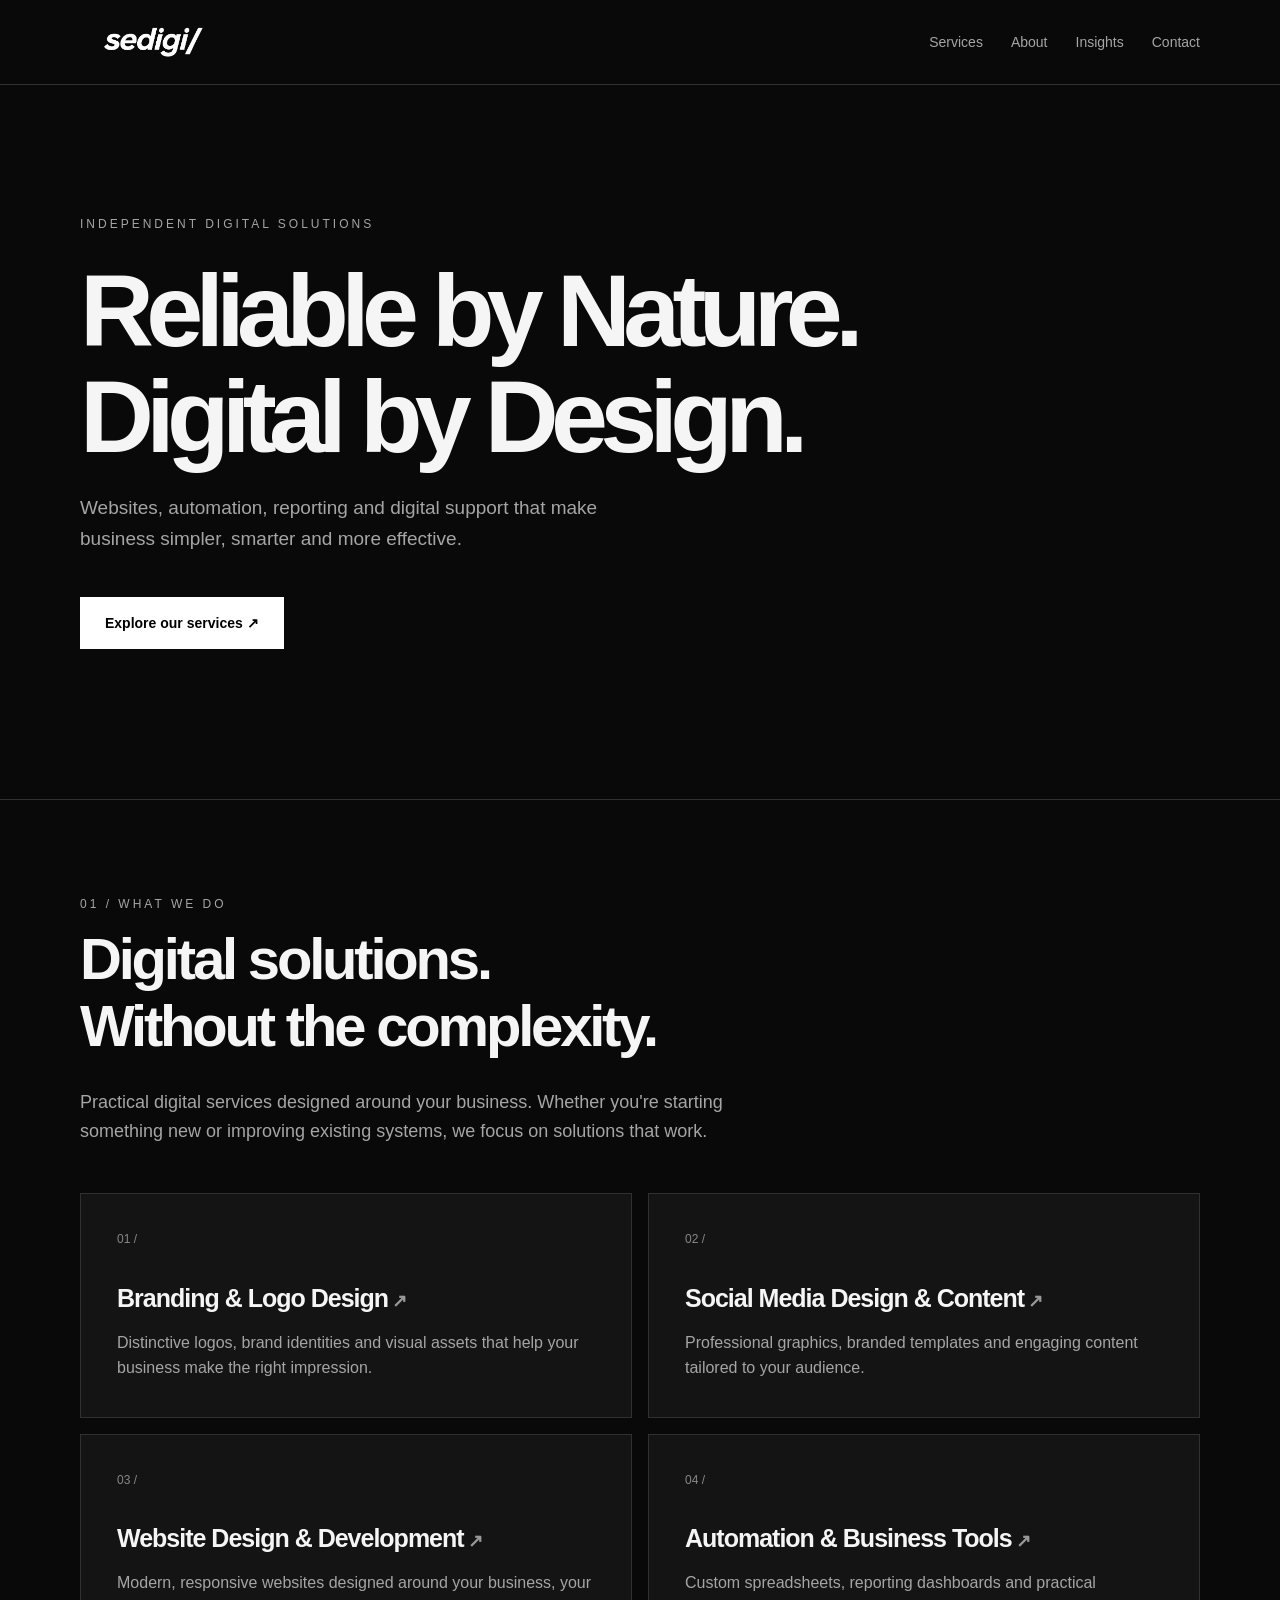
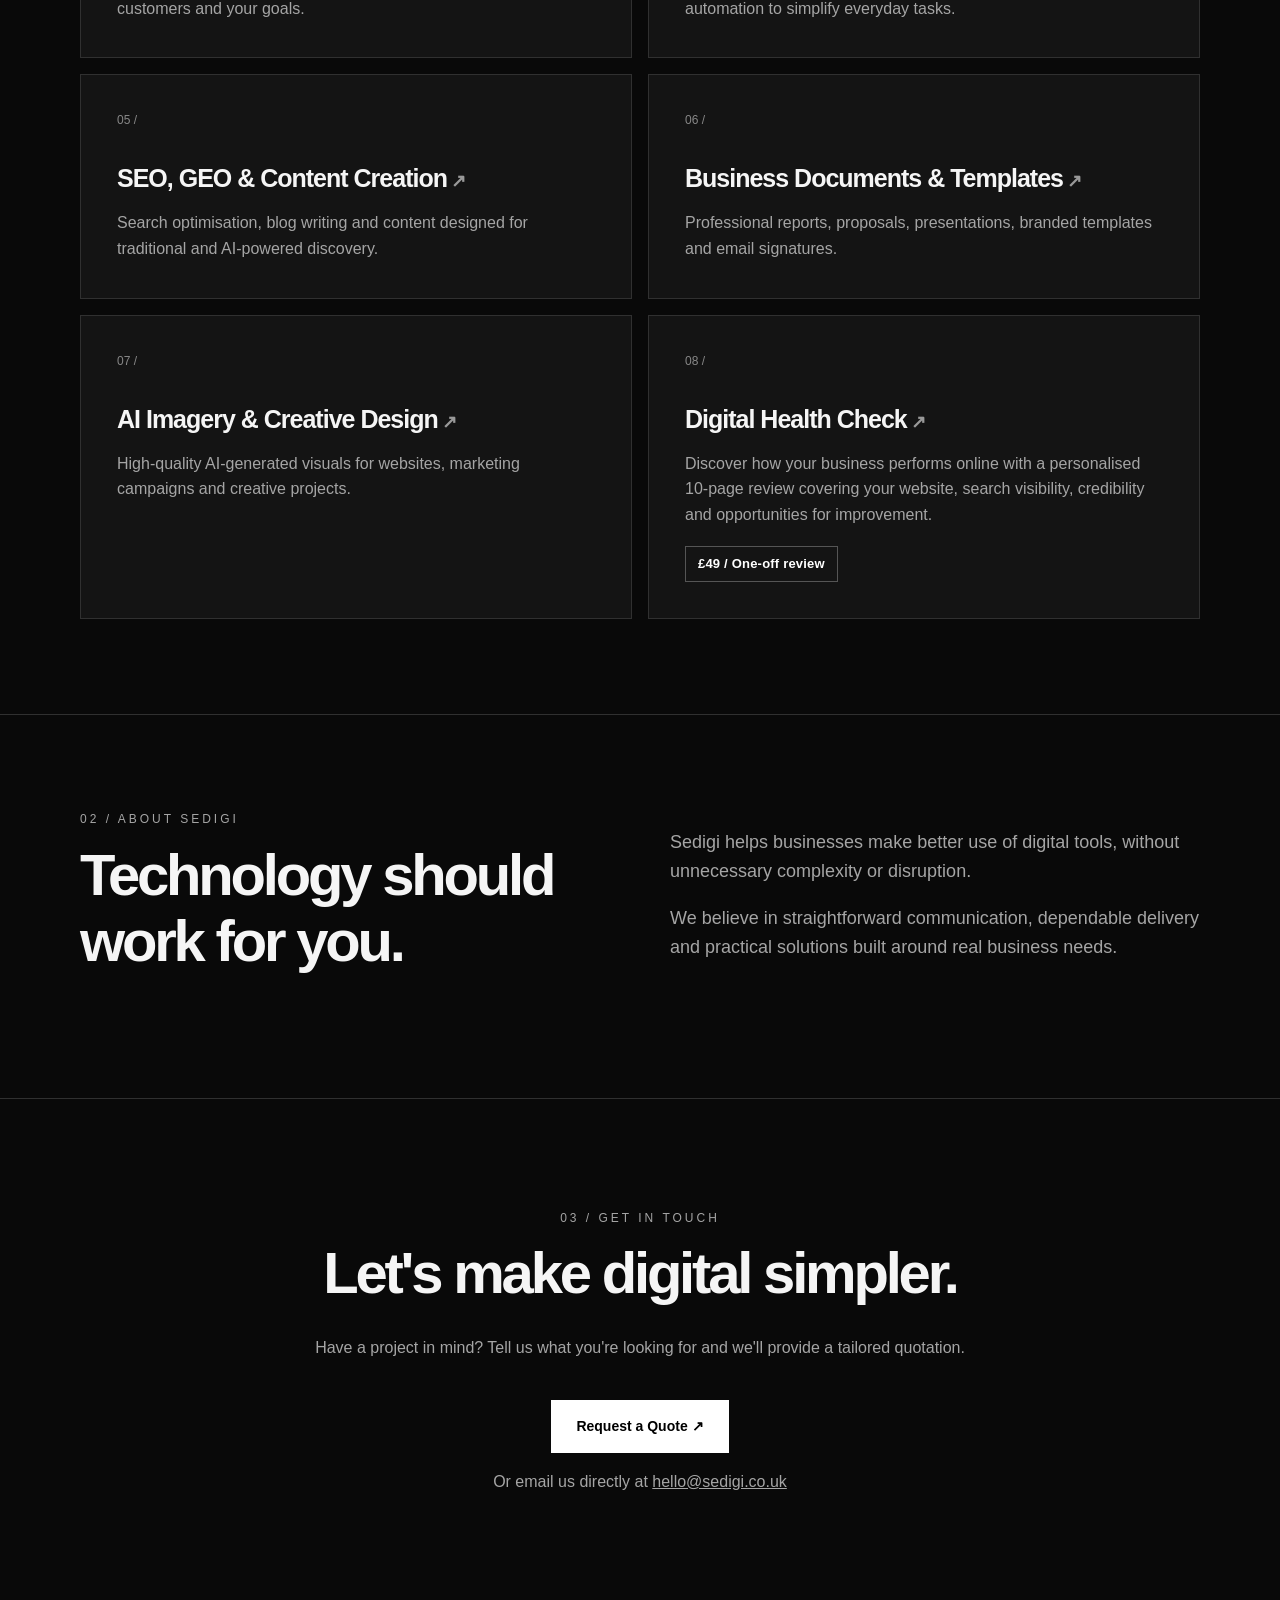
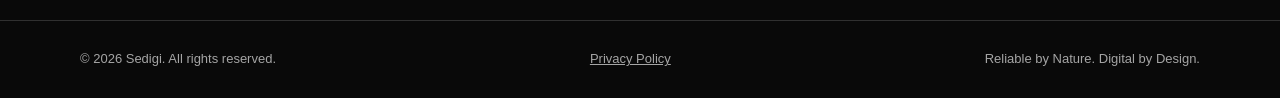
==== index.html @ 87697716 "Update index.html with new service and meta description Updated the website description meta tag to " ====
<!DOCTYPE html>
<html lang="en-GB">
<head>
  <meta charset="UTF-8">

  <link rel="icon" type="image/x-icon" href="/favicon.ico?v=5">

  <meta name="viewport" content="width=device-width, initial-scale=1">
  <meta name="theme-color" content="#090909">

  <meta name="description" content="Sedigi provides website design, branding, social media content, automation, SEO, GEO, AI imagery and £49 Digital Health Checks for businesses across the UK.">

  <title>Sedigi | Websites, Branding, SEO & Digital Solutions</title>

  <link rel="canonical" href="https://sedigi.co.uk/">

  <style>
    :root {
      --bg: #090909;
      --panel: #141414;
      --line: #303030;
      --text: #f5f5f5;
      --muted: #a5a5a5;
    }

    * {
      box-sizing: border-box;
    }

    html {
      scroll-behavior: smooth;
    }

    body {
      margin: 0;
      background: var(--bg);
      color: var(--text);
      font-family: Arial, Helvetica, sans-serif;
      line-height: 1.6;
    }

    a {
      color: inherit;
    }

    .container {
      width: min(1120px, calc(100% - 40px));
      margin: auto;
    }

    header {
      border-bottom: 1px solid var(--line);
    }

    nav {
      min-height: 84px;
      display: flex;
      align-items: center;
      justify-content: space-between;
      gap: 24px;
    }

    .logo {
      font-size: 32px;
      font-weight: 800;
      font-style: italic;
      letter-spacing: -2px;
      text-decoration: none;
      line-height: 1;
    }

    .logo-image {
      display: block;
      width: 145px;
      height: auto;
      max-height: 55px;
      object-fit: contain;
    }

    .nav-links {
      display: flex;
      gap: 28px;
      flex-wrap: wrap;
    }

    .nav-links a {
      color: var(--muted);
      text-decoration: none;
      font-size: 14px;
    }

    .nav-links a:hover {
      color: white;
    }

    .hero {
      padding: 130px 0 150px;
    }

    .eyebrow {
      color: var(--muted);
      font-size: 12px;
      letter-spacing: 3px;
      text-transform: uppercase;
    }

    h1 {
      max-width: 950px;
      font-size: clamp(48px, 8vw, 108px);
      letter-spacing: -0.075em;
      line-height: 1.03;
      margin: 24px 0;
      font-weight: 700;
    }

    .hero p {
      max-width: 570px;
      font-size: 19px;
      color: var(--muted);
    }

    .button {
      display: inline-block;
      padding: 14px 24px;
      margin-top: 24px;
      background: white;
      color: black;
      font-size: 14px;
      font-weight: 700;
      text-decoration: none;
      border: 1px solid white;
      transition: 0.2s ease;
    }

    .button:hover {
      background: transparent;
      color: white;
    }

    section {
      padding: 95px 0;
      border-top: 1px solid var(--line);
    }

    h2 {
      font-size: clamp(34px, 5vw, 58px);
      letter-spacing: -0.055em;
      line-height: 1.15;
      margin: 12px 0 28px;
    }

    .intro {
      max-width: 690px;
      color: var(--muted);
      font-size: 18px;
    }

    .services {
      display: grid;
      grid-template-columns: repeat(2, 1fr);
      gap: 16px;
      margin-top: 48px;
    }

    .service {
      background: var(--panel);
      border: 1px solid var(--line);
      padding: 36px;
      transition: border-color 0.2s ease;
    }

    .service:hover {
      border-color: #888;
    }

    .service-link {
      display: block;
      text-decoration: none;
      color: inherit;
    }

    .service-link:focus-visible {
      outline: 2px solid white;
      outline-offset: 3px;
    }

    .service-link h3::after {
      content: " ↗";
      font-size: 18px;
      color: #999;
    }

    .service-number {
      font-size: 12px;
      color: #888;
    }

    .service h3 {
      font-size: 25px;
      margin: 28px 0 12px;
      letter-spacing: -1px;
    }

    .service p {
      color: var(--muted);
      margin: 0;
    }

    .service-price {
      display: inline-block;
      margin-top: 18px;
      padding: 7px 12px;
      border: 1px solid #555;
      color: #fff;
      font-size: 13px;
      font-weight: 700;
      letter-spacing: 0.2px;
    }

    .about-grid {
      display: grid;
      grid-template-columns: 1fr 1fr;
      gap: 60px;
      align-items: start;
    }

    .contact {
      text-align: center;
      padding: 110px 0;
    }

    .contact p {
      color: var(--muted);
    }

    footer {
      padding: 28px 0;
      border-top: 1px solid var(--line);
      color: var(--muted);
      font-size: 13px;
    }

    .footer-inner {
      display: flex;
      justify-content: space-between;
      gap: 20px;
      flex-wrap: wrap;
    }

    @media (max-width: 700px) {
      nav {
        padding: 22px 0;
        align-items: flex-start;
        flex-direction: column;
      }

      .nav-links {
        gap: 18px;
      }

      .hero {
        padding: 90px 0 100px;
      }

      section {
        padding: 70px 0;
      }

      .services,
      .about-grid {
        grid-template-columns: 1fr;
        gap: 16px;
      }

      .service {
        padding: 28px;
      }
    }

    @media (prefers-reduced-motion: reduce) {
      html {
        scroll-behavior: auto;
      }

      .button,
      .service {
        transition: none;
      }
    }
  </style>

  <script type="application/ld+json">
  {
    "@context": "https://schema.org",
    "@type": "Organization",
    "@id": "https://sedigi.co.uk/#organization",
    "name": "Sedigi",
    "url": "https://sedigi.co.uk/",
    "email": "hello@sedigi.co.uk",
    "description": "Sedigi provides practical digital solutions including branding, social media design, website development, business automation, SEO, GEO, content creation, AI imagery and digital health checks.",
    "areaServed": {
      "@type": "Country",
      "name": "United Kingdom"
    },
    "knowsAbout": [
      "Branding and logo design",
      "Social media content creation",
      "Website design and development",
      "Spreadsheet automation",
      "Business reporting",
      "Search engine optimisation",
      "Generative engine optimisation",
      "Blog writing",
      "Business document design",
      "AI-generated imagery",
      "Digital health checks",
      "Website usability reviews",
      "Online presence audits"
    ]
  }
  </script>

</head>

<body>

<header>
  <nav class="container" aria-label="Main navigation">

    <a href="#home" class="logo" aria-label="Sedigi home">
      <img
        src="/SEDIGI_Logo_White_Transparent.png"
        alt="sedigi/"
        class="logo-image"
      >
    </a>

    <div class="nav-links">
      <a href="#services">Services</a>
      <a href="#about">About</a>
      <a href="/insights/">Insights</a>
      <a href="#contact">Contact</a>
    </div>

  </nav>
</header>

<main id="home">

  <!-- HERO -->

  <div class="container hero">

    <div class="eyebrow">
      Independent Digital Solutions
    </div>

    <h1>
      Reliable by Nature.<br>
      Digital by Design.
    </h1>

    <p>
      Websites, automation, reporting and digital support
      that make business simpler, smarter and more effective.
    </p>

    <a href="#services" class="button">
      Explore our services ↗
    </a>

  </div>

  <!-- SERVICES -->

  <section id="services">
    <div class="container">

      <div class="eyebrow">
        01 / What we do
      </div>

      <h2>
        Digital solutions.<br>
        Without the complexity.
      </h2>

      <p class="intro">
        Practical digital services designed around your business.
        Whether you're starting something new or improving
        existing systems, we focus on solutions that work.
      </p>

      <div class="services">

        <!-- SERVICE 01 -->

        <a
          class="service service-link"
          href="/services/branding-logo-design/"
        >
          <div class="service-number">01 /</div>

          <h3>Branding & Logo Design</h3>

          <p>
            Distinctive logos, brand identities and visual assets
            that help your business make the right impression.
          </p>
        </a>

        <!-- SERVICE 02 -->

        <a
          class="service service-link"
          href="/services/social-media-design-content/"
        >
          <div class="service-number">02 /</div>

          <h3>Social Media Design & Content</h3>

          <p>
            Professional graphics, branded templates and
            engaging content tailored to your audience.
          </p>
        </a>

        <!-- SERVICE 03 -->

        <a
          class="service service-link"
          href="/services/website-design/"
        >
          <div class="service-number">03 /</div>

          <h3>Website Design & Development</h3>

          <p>
            Modern, responsive websites designed around your
            business, your customers and your goals.
          </p>
        </a>

        <!-- SERVICE 04 -->

        <a
          class="service service-link"
          href="/services/automation-business-tools/"
        >
          <div class="service-number">04 /</div>

          <h3>Automation & Business Tools</h3>

          <p>
            Custom spreadsheets, reporting dashboards and
            practical automation to simplify everyday tasks.
          </p>
        </a>

        <!-- SERVICE 05 -->

        <a
          class="service service-link"
          href="/services/seo-geo-content/"
        >
          <div class="service-number">05 /</div>

          <h3>SEO, GEO & Content Creation</h3>

          <p>
            Search optimisation, blog writing and content
            designed for traditional and AI-powered discovery.
          </p>
        </a>

        <!-- SERVICE 06 -->

        <a
          class="service service-link"
          href="/services/business-documents-templates/"
        >
          <div class="service-number">06 /</div>

          <h3>Business Documents & Templates</h3>

          <p>
            Professional reports, proposals, presentations,
            branded templates and email signatures.
          </p>
        </a>

        <!-- SERVICE 07 -->

        <a
          class="service service-link"
          href="/services/ai-imagery-creative-design/"
        >
          <div class="service-number">07 /</div>

          <h3>AI Imagery & Creative Design</h3>

          <p>
            High-quality AI-generated visuals for websites,
            marketing campaigns and creative projects.
          </p>
        </a>

        <!-- SERVICE 08 - NEW -->

        <a
          class="service service-link"
          href="/services/digital-health-check/"
        >
          <div class="service-number">08 /</div>

          <h3>Digital Health Check</h3>

          <p>
            Discover how your business performs online with
            a personalised 10-page review covering your
            website, search visibility, credibility and
            opportunities for improvement.
          </p>

          <span class="service-price">
            £49 / One-off review
          </span>
        </a>

      </div>

    </div>
  </section>

  <!-- ABOUT -->

  <section id="about">
    <div class="container about-grid">

      <div>
        <div class="eyebrow">
          02 / About Sedigi
        </div>

        <h2>
          Technology should work for you.
        </h2>
      </div>

      <div>
        <p class="intro">
          Sedigi helps businesses make better use of digital
          tools, without unnecessary complexity or disruption.
        </p>

        <p class="intro">
          We believe in straightforward communication,
          dependable delivery and practical solutions
          built around real business needs.
        </p>
      </div>

    </div>
  </section>

  <!-- CONTACT -->

  <section id="contact" class="contact">
    <div class="container">

      <div class="eyebrow">
        03 / Get in touch
      </div>

      <h2>
        Let's make digital simpler.
      </h2>

      <p>
        Have a project in mind? Tell us what you're looking
        for and we'll provide a tailored quotation.
      </p>

      <a class="button" href="/quote/">
        Request a Quote ↗
      </a>

      <p>
        Or email us directly at
        <a href="mailto:hello@sedigi.co.uk">
          hello@sedigi.co.uk
        </a>
      </p>

    </div>
  </section>

</main>

<footer>
  <div class="container footer-inner">

    <span>
      © 2026 Sedigi. All rights reserved.
    </span>

    <a href="/privacy/">
      Privacy Policy
    </a>

    <span>
      Reliable by Nature. Digital by Design.
    </span>

  </div>
</footer>

</body>
</html>
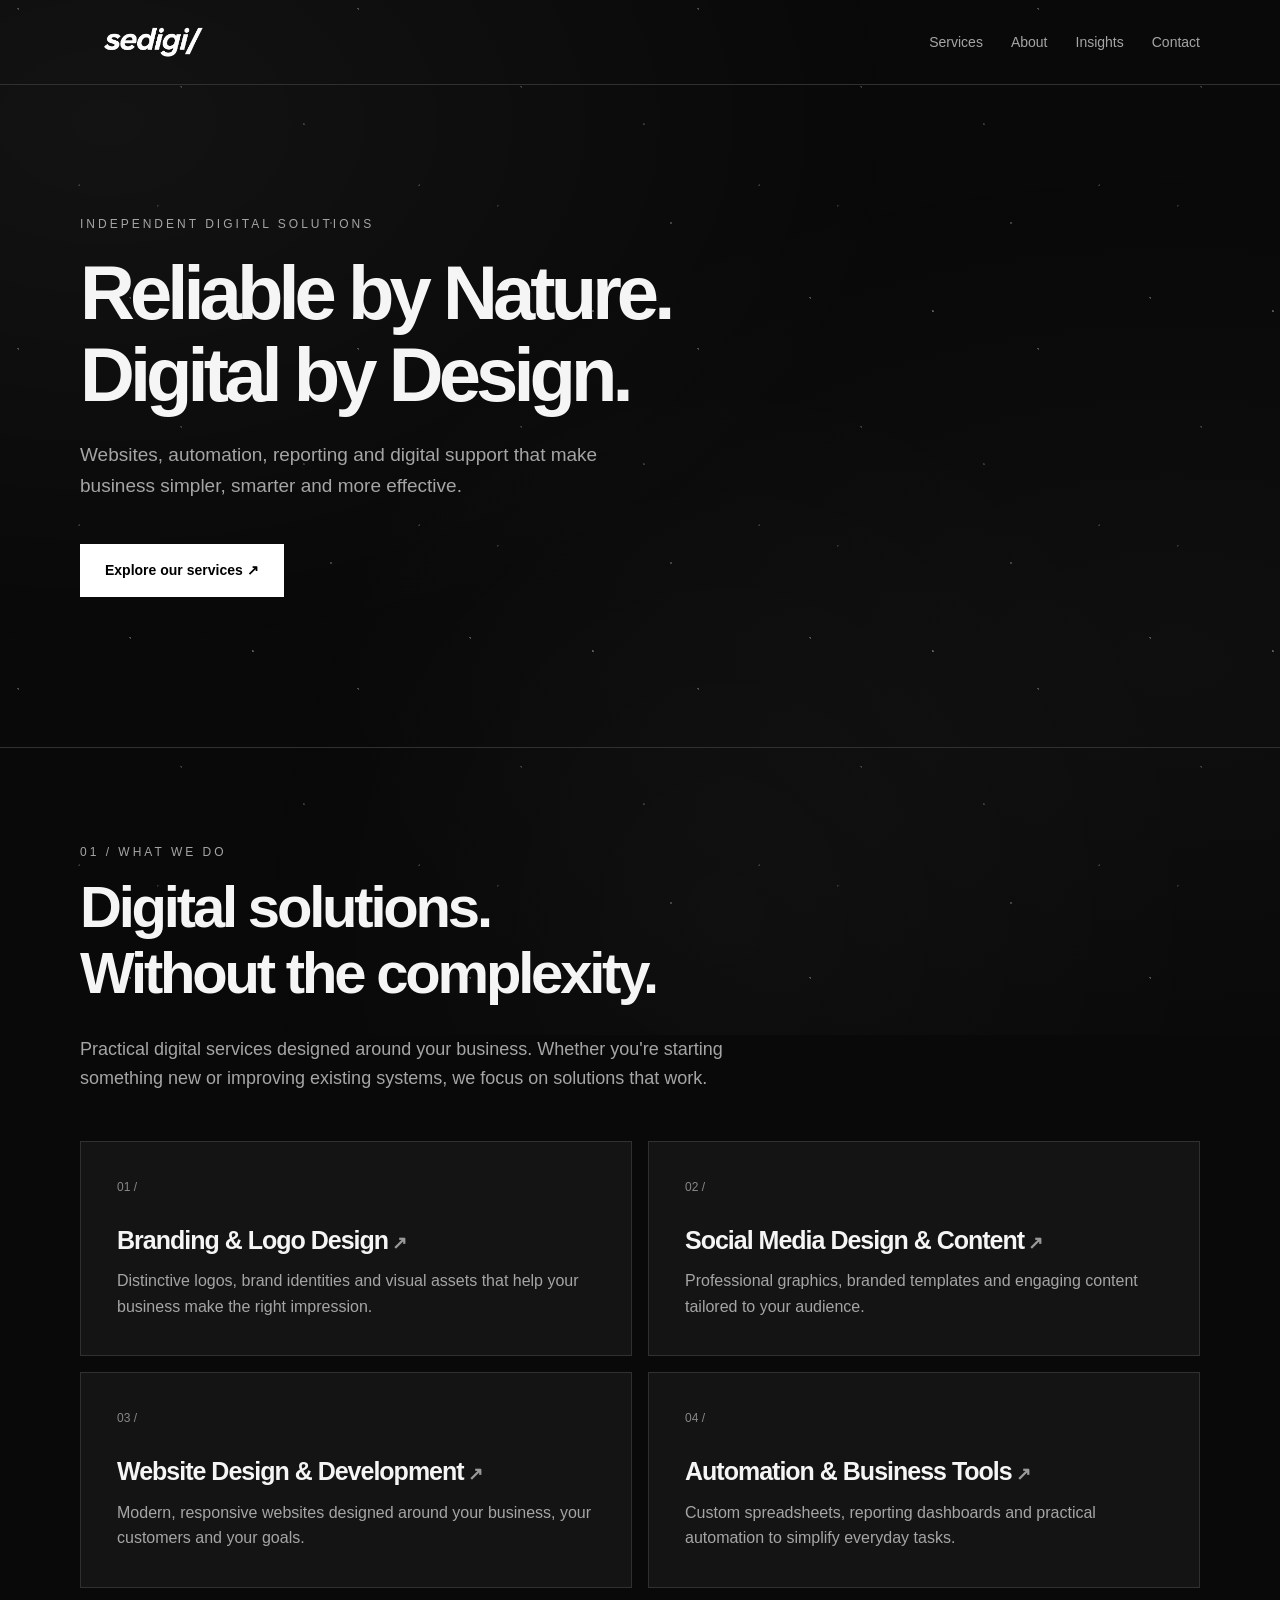
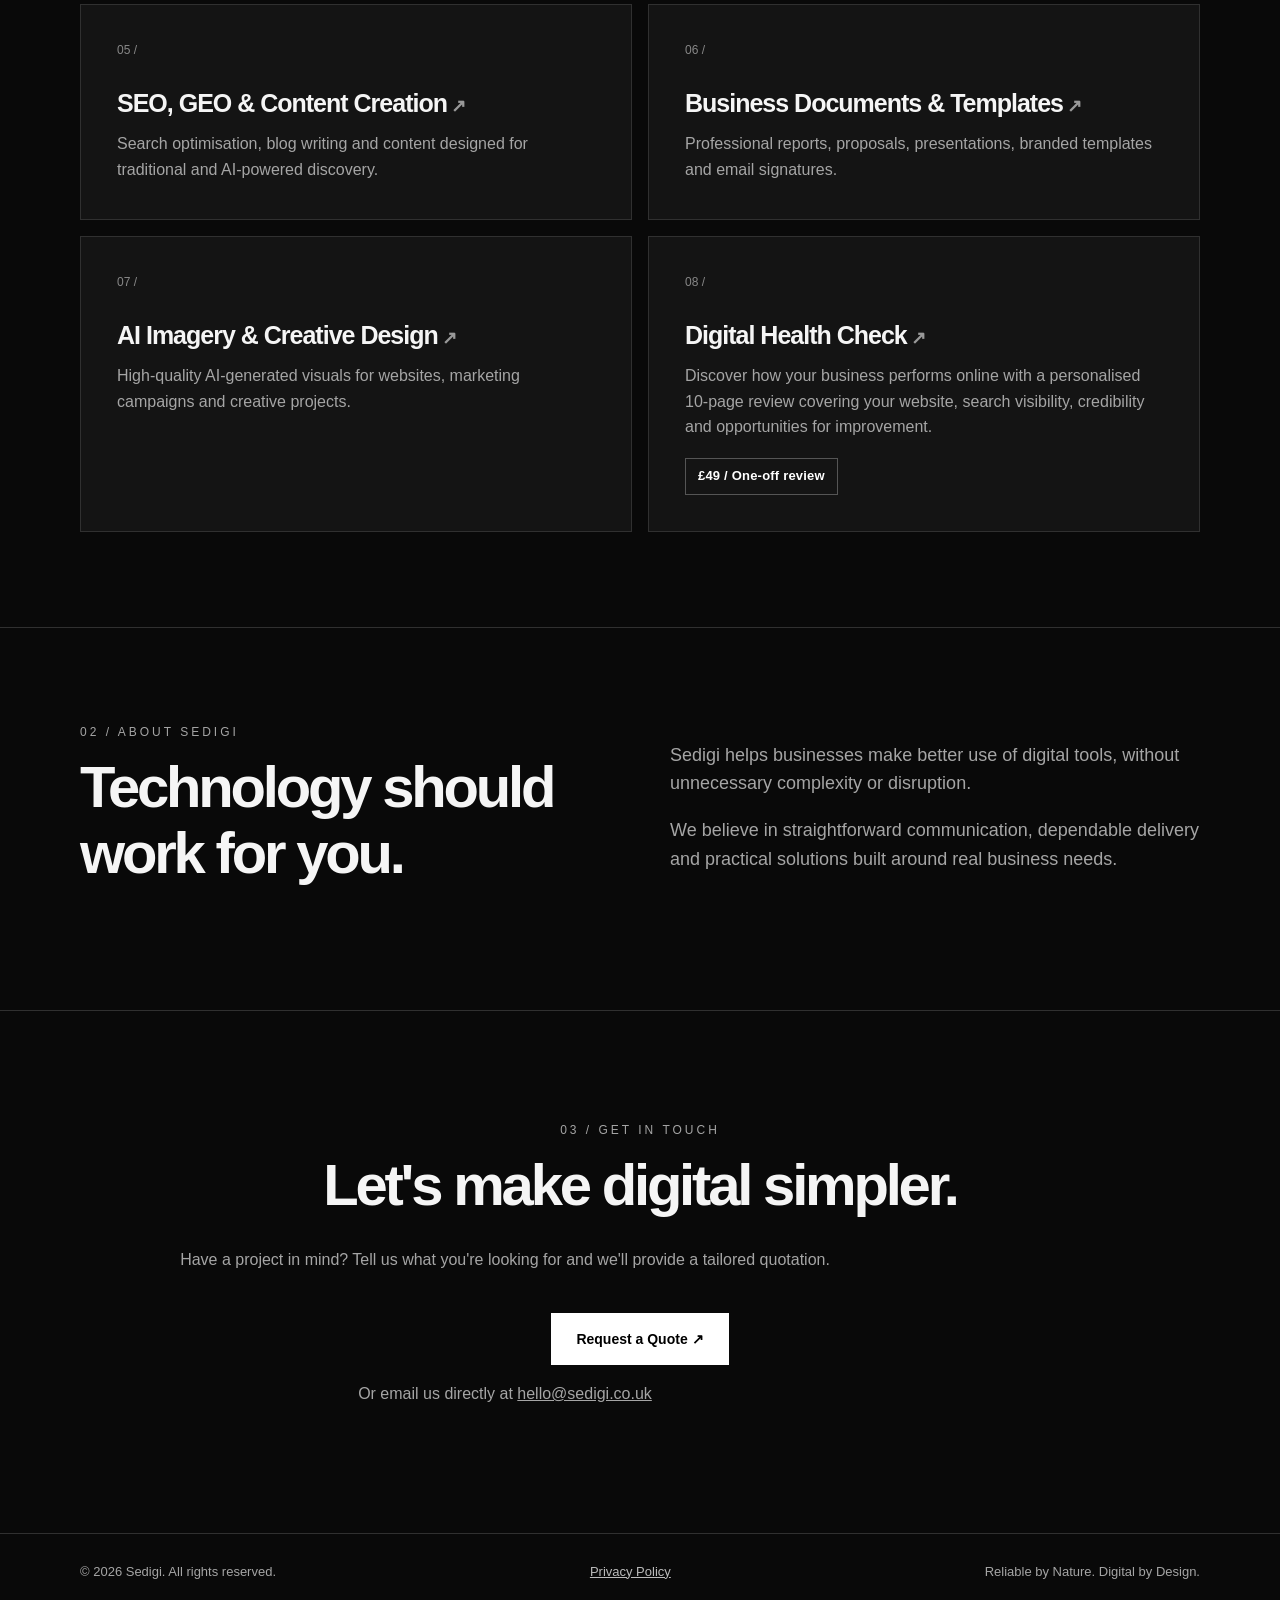
==== commit c844550f: "Add stylesheet link for services.css" ====
--- a/index.html
+++ b/index.html
@@ -14,6 +14,8 @@
   <title>Sedigi | Websites, Branding, SEO & Digital Solutions</title>
 
   <link rel="canonical" href="https://sedigi.co.uk/">
+
+<link rel="stylesheet" href="/assets/services.css?v=space-dust-1">
 
   <style>
     :root {
--- a/assets/services.css
+++ b/assets/services.css
@@ -0,0 +1,524 @@
+
+:root {
+  color-scheme: dark;
+  --bg: #090909;
+  --panel: #151515;
+  --line: #303030;
+  --text: #f5f5f5;
+  --muted: #b0b0b0;
+}
+
+* { box-sizing: border-box; }
+
+html { scroll-behavior: smooth; }
+
+body {
+  margin: 0;
+  background: var(--bg);
+  color: var(--text);
+  font: 16px/1.7 Arial, Helvetica, sans-serif;
+}
+
+a { color: inherit; }
+
+.container {
+  width: min(1080px, calc(100% - 40px));
+  margin: auto;
+}
+
+header { border-bottom: 1px solid var(--line); }
+
+nav {
+  min-height: 82px;
+  display: flex;
+  justify-content: space-between;
+  align-items: center;
+  gap: 20px;
+}
+
+.logo-image {
+  width: 145px;
+  max-height: 54px;
+  object-fit: contain;
+}
+
+.nav-links {
+  display: flex;
+  gap: 22px;
+  flex-wrap: wrap;
+}
+
+.nav-links a {
+  color: var(--muted);
+  font-size: 14px;
+  text-decoration: none;
+}
+
+.nav-links a:hover,
+.nav-links a:focus-visible { color: white; }
+
+.eyebrow {
+  color: #aaa;
+  text-transform: uppercase;
+  letter-spacing: 3px;
+  font-size: 12px;
+}
+
+.hero { padding: 90px 0 70px; }
+
+.hero h1 {
+  font-size: clamp(40px, 6vw, 76px);
+  letter-spacing: -.065em;
+  line-height: 1.08;
+  margin: 18px 0 24px;
+  max-width: 1000px;
+}
+
+.lead {
+  font-size: 19px;
+  color: #c2c2c2;
+  max-width: 770px;
+}
+
+.button {
+  display: inline-block;
+  background: #fff;
+  color: #000;
+  padding: 13px 23px;
+  font-size: 14px;
+  font-weight: 700;
+  text-decoration: none;
+  margin-top: 20px;
+  border: 1px solid #fff;
+}
+
+.button:hover,
+.button:focus-visible {
+  background: transparent;
+  color: white;
+}
+
+section {
+  border-top: 1px solid var(--line);
+  padding: 68px 0;
+}
+
+h2 {
+  font-size: clamp(29px, 4vw, 47px);
+  letter-spacing: -.05em;
+  line-height: 1.15;
+  margin: 12px 0 22px;
+}
+
+h3 {
+  font-size: 23px;
+  letter-spacing: -.025em;
+  line-height: 1.25;
+}
+
+p { max-width: 850px; }
+.muted { color: var(--muted); }
+
+.grid {
+  display: grid;
+  grid-template-columns: repeat(2, minmax(0, 1fr));
+  gap: 18px;
+}
+
+.panel {
+  border: 1px solid var(--line);
+  background: var(--panel);
+  padding: 28px;
+}
+
+.panel h3 { margin-top: 0; }
+.panel p { color: var(--muted); }
+.panel ul { padding-left: 20px; }
+.panel li { margin: 7px 0; }
+
+.kicker {
+  font-size: 12px;
+  letter-spacing: 2px;
+  color: #999;
+  text-transform: uppercase;
+}
+
+.gallery {
+  display: grid;
+  grid-template-columns: repeat(2, minmax(0, 1fr));
+  gap: 22px;
+}
+
+.gallery figure {
+  margin: 0;
+  border: 1px solid var(--line);
+  background: var(--panel);
+  overflow: hidden;
+}
+
+.gallery img {
+  width: 100%;
+  display: block;
+  object-fit: cover;
+  max-height: 390px;
+}
+
+.gallery figcaption {
+  padding: 15px 18px;
+  color: #bbb;
+  font-size: 14px;
+}
+
+.full { grid-column: 1 / -1; }
+.full img { max-height: none; }
+
+.faq details {
+  border-bottom: 1px solid var(--line);
+  padding: 18px 0;
+}
+
+.faq summary {
+  cursor: pointer;
+  font-weight: bold;
+}
+
+.faq p { color: var(--muted); }
+
+.cta { text-align: center; }
+.cta p { margin: 0 auto; }
+
+.footer-inner {
+  display: flex;
+  justify-content: space-between;
+  gap: 15px;
+  flex-wrap: wrap;
+}
+
+.footer-inner a { color: #bbb; }
+
+footer {
+  border-top: 1px solid var(--line);
+  padding: 25px 0;
+  font-size: 13px;
+  color: #aaa;
+}
+
+.compare-tabs {
+  display: flex;
+  gap: 8px;
+  margin: 20px 0;
+}
+
+.compare-tabs button {
+  padding: 12px 22px;
+  background: #222;
+  border: 1px solid #555;
+  color: white;
+  cursor: pointer;
+  font: inherit;
+}
+
+.compare-tabs button[aria-pressed=true] {
+  background: white;
+  color: black;
+}
+
+.compare-result {
+  padding: 25px;
+  background: #161616;
+  border: 1px solid #444;
+  min-height: 185px;
+}
+
+.compare-result h3 { margin-top: 0; }
+
+.comparison-note {
+  font-size: 14px;
+  color: #aaa;
+}
+
+.back {
+  color: #bbb;
+  font-size: 14px;
+}
+
+.callout {
+  border-left: 3px solid #fff;
+  padding: 8px 22px;
+  margin: 30px 0;
+  background: #151515;
+}
+
+.small {
+  font-size: 13px;
+  color: #aaa;
+}
+
+@media (max-width: 720px) {
+  nav {
+    padding: 20px 0;
+    align-items: flex-start;
+    flex-direction: column;
+  }
+
+  .hero { padding: 65px 0; }
+
+  .grid,
+  .gallery { grid-template-columns: 1fr; }
+
+  section { padding: 52px 0; }
+  .panel { padding: 22px; }
+  .full { grid-column: auto; }
+}
+
+/* Sedigi portfolio showcases */
+
+.portfolio-grid {
+  display: grid;
+  grid-template-columns: repeat(2, minmax(0, 1fr));
+  gap: 24px;
+  margin-top: 34px;
+}
+
+.portfolio-card {
+  overflow: hidden;
+  background: #171717;
+  border: 1px solid #353535;
+  border-radius: 12px;
+}
+
+.portfolio-art {
+  display: flex;
+  align-items: center;
+  justify-content: center;
+  background: #eeede9;
+  padding: 18px;
+}
+
+.portfolio-art img {
+  display: block;
+  width: 100%;
+  height: auto;
+  border-radius: 5px;
+}
+
+.portfolio-art.dark {
+  background: #101010;
+}
+
+.portfolio-art.official {
+  min-height: 300px;
+  background: #080808;
+}
+
+.portfolio-art.official img {
+  width: min(75%, 320px);
+}
+
+.portfolio-info {
+  padding: 24px;
+}
+
+.portfolio-info h3 {
+  margin: 8px 0 12px;
+}
+
+.portfolio-info p {
+  color: #bcbcbc;
+  margin: 0;
+}
+
+.portfolio-note {
+  margin-top: 24px;
+  font-size: 13px;
+  color: #aaa;
+}
+
+/* Individual quadrants from the approved
+   four-concept branding image.
+   The incorrect original logo is excluded. */
+
+.brand-concept {
+  width: 100%;
+  aspect-ratio: 3 / 2;
+  background-image: url("/assets/branding-concepts.png");
+  background-repeat: no-repeat;
+  background-size: 200% 200%;
+  border-radius: 5px;
+}
+
+.brand-heritage {
+  background-position: right top;
+}
+
+.brand-illustration {
+  background-position: left bottom;
+}
+
+.brand-contemporary {
+  background-position: right bottom;
+}
+
+/* Social media image presentation */
+
+.social-art {
+  min-height: 200px;
+}
+
+.social-art img {
+  max-width: 100%;
+  object-fit: contain;
+}
+
+/* Responsive layout */
+
+@media (max-width: 720px) {
+  .portfolio-grid {
+    grid-template-columns: 1fr;
+    gap: 20px;
+  }
+
+  .portfolio-art {
+    padding: 12px;
+  }
+
+  .portfolio-art.official {
+    min-height: 230px;
+  }
+
+  .portfolio-info {
+    padding: 20px;
+  }
+}
+
+/* ==========================================
+   SEDIGI / ANIMATED SPACE DUST
+   ========================================== */
+
+html {
+  background: #090909;
+}
+
+body {
+  background-color: #090909;
+  isolation: isolate;
+}
+
+/* Fixed atmospheric dust layer */
+
+body::before {
+  content: "";
+  position: fixed;
+  inset: -15%;
+  z-index: -1;
+  pointer-events: none;
+
+  background-image:
+    radial-gradient(
+      ellipse at 18% 22%,
+      rgba(255,255,255,0.045),
+      transparent 42%
+    ),
+    radial-gradient(
+      ellipse at 82% 68%,
+      rgba(180,190,210,0.035),
+      transparent 45%
+    ),
+    radial-gradient(
+      ellipse at 55% 90%,
+      rgba(255,255,255,0.025),
+      transparent 38%
+    );
+
+  animation: sedigiAtmosphere 65s ease-in-out infinite alternate;
+}
+
+/* Fine star and dust particles */
+
+body::after {
+  content: "";
+  position: fixed;
+  inset: -10%;
+  z-index: -1;
+  pointer-events: none;
+
+  background-image:
+    radial-gradient(
+      1px 1px at 12% 18%,
+      rgba(255,255,255,0.65) 98%,
+      transparent
+    ),
+    radial-gradient(
+      1px 1px at 27% 63%,
+      rgba(255,255,255,0.38) 98%,
+      transparent
+    ),
+    radial-gradient(
+      1px 1px at 43% 29%,
+      rgba(255,255,255,0.52) 98%,
+      transparent
+    ),
+    radial-gradient(
+      1px 1px at 61% 81%,
+      rgba(255,255,255,0.35) 98%,
+      transparent
+    ),
+    radial-gradient(
+      1px 1px at 76% 14%,
+      rgba(255,255,255,0.55) 98%,
+      transparent
+    ),
+    radial-gradient(
+      1px 1px at 91% 52%,
+      rgba(255,255,255,0.4) 98%,
+      transparent
+    ),
+    radial-gradient(
+      1px 1px at 35% 92%,
+      rgba(255,255,255,0.45) 98%,
+      transparent
+    ),
+    radial-gradient(
+      1px 1px at 84% 87%,
+      rgba(255,255,255,0.3) 98%,
+      transparent
+    );
+
+  background-size: 340px 340px;
+  opacity: 0.5;
+
+  animation: sedigiDustDrift 90s linear infinite;
+}
+
+/* Gentle movement */
+
+@keyframes sedigiDustDrift {
+  from {
+    transform: translate3d(0, 0, 0);
+  }
+
+  to {
+    transform: translate3d(-70px, -110px, 0);
+  }
+}
+
+@keyframes sedigiAtmosphere {
+  from {
+    transform: translate3d(-2%, 0, 0) scale(1);
+    opacity: 0.65;
+  }
+
+  to {
+    transform: translate3d(2%, -3%, 0) scale(1.08);
+    opacity: 1;
+  }
+}
+
+/* Accessibility */
+
+@media (prefers-reduced-motion: reduce) {
+  body::before,
+  body::after {
+    animation: none;
+  }
+}
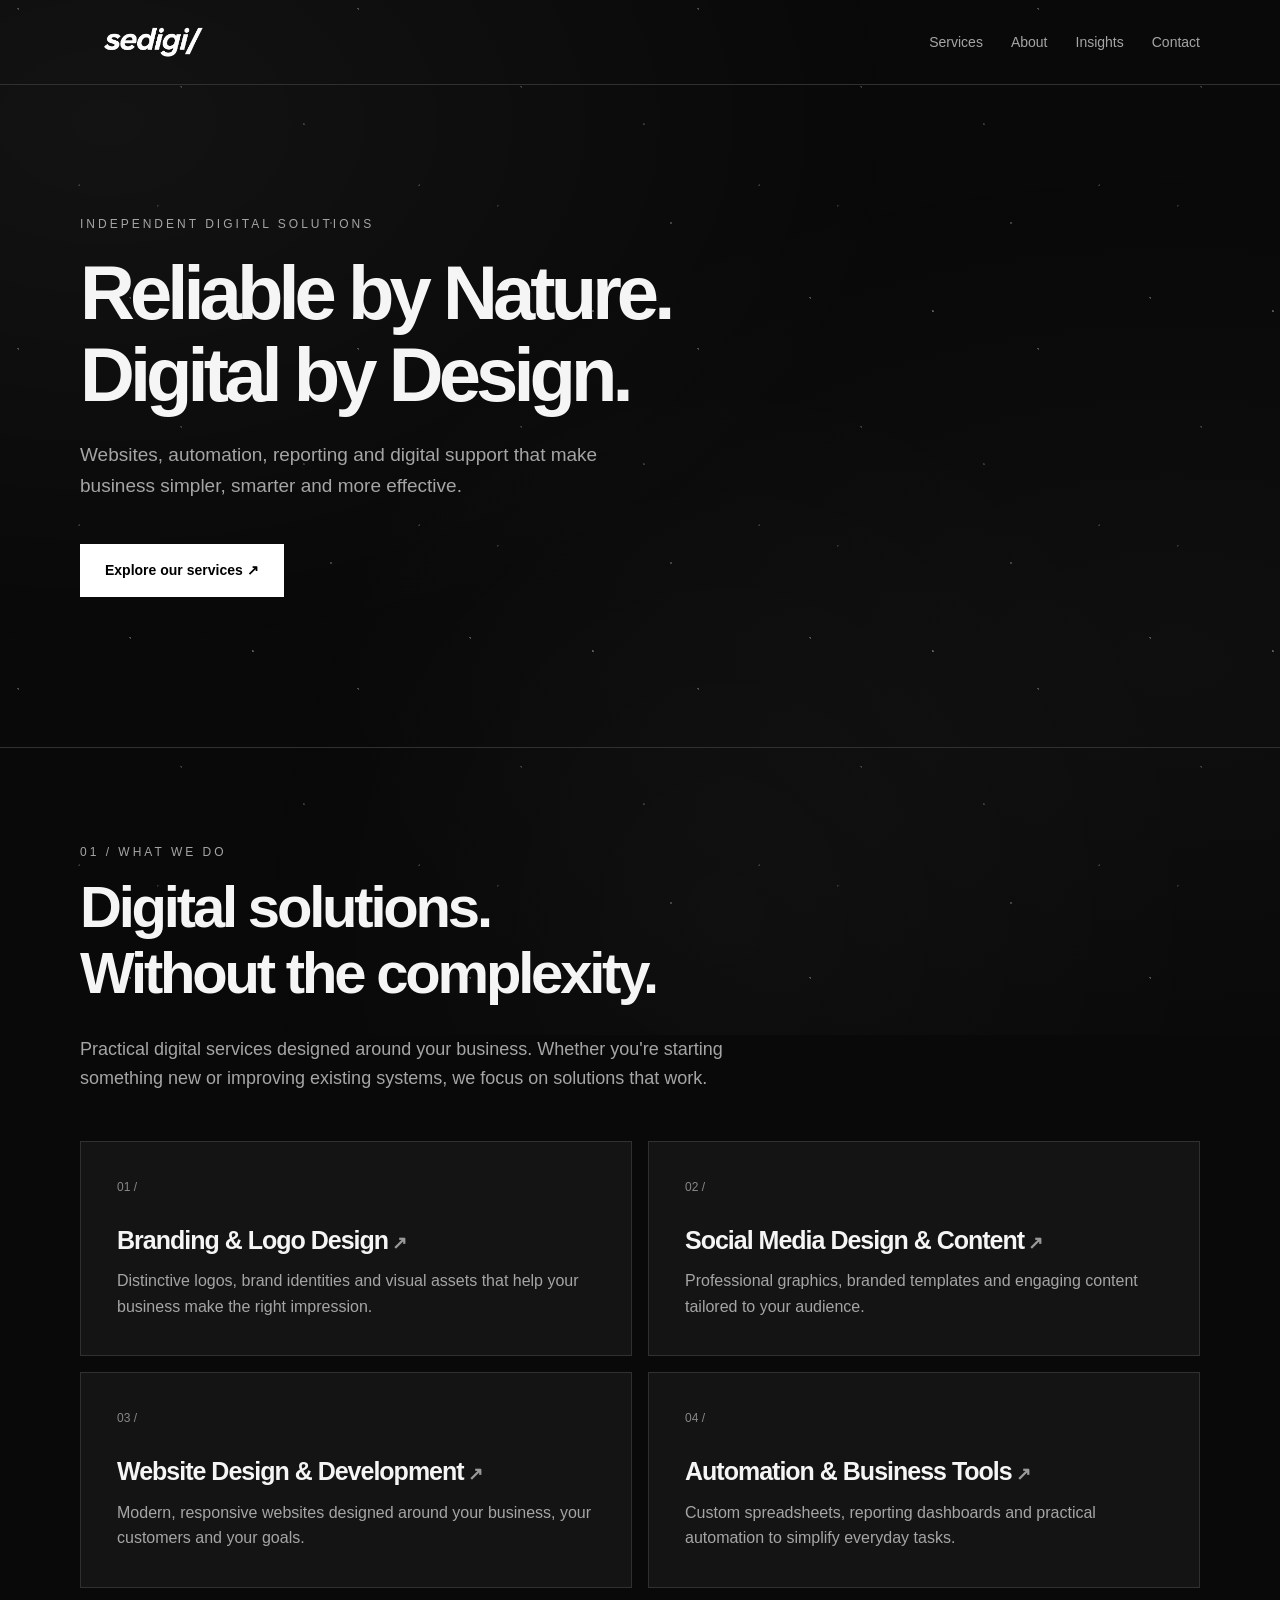
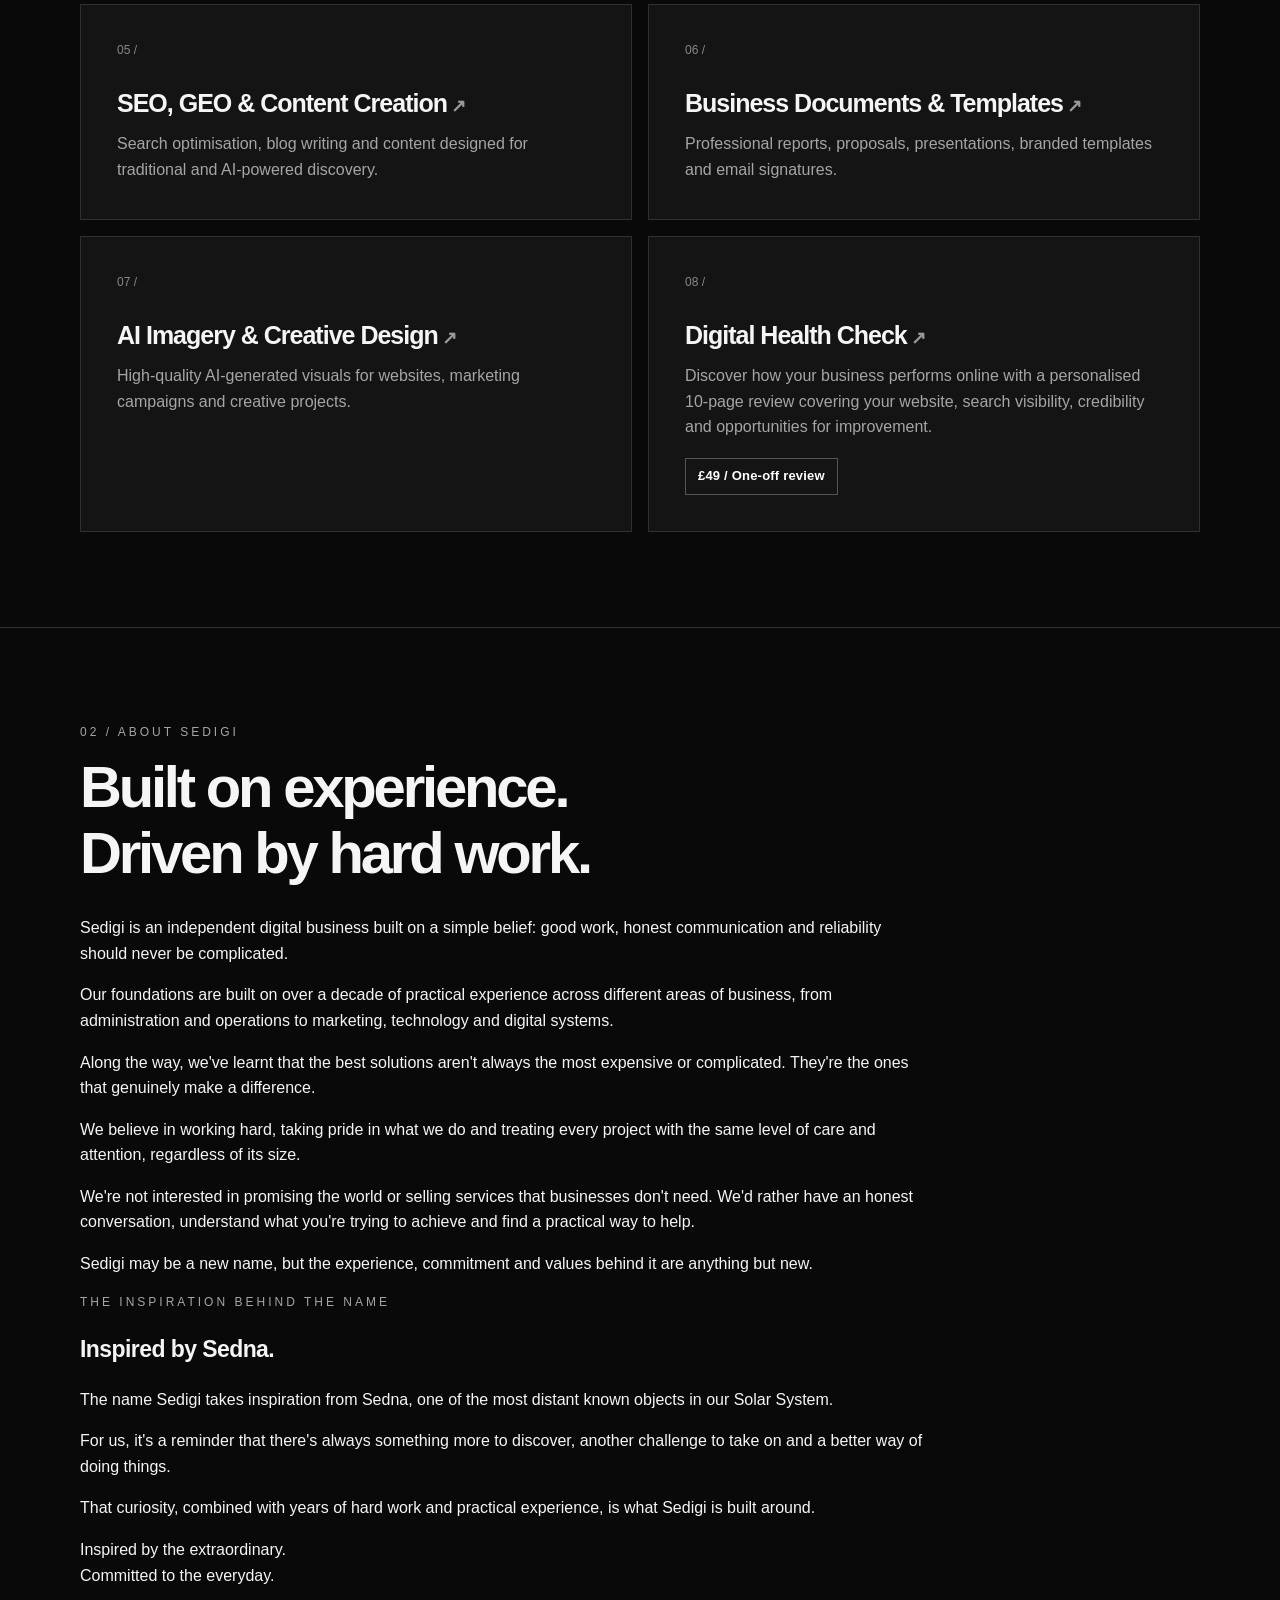
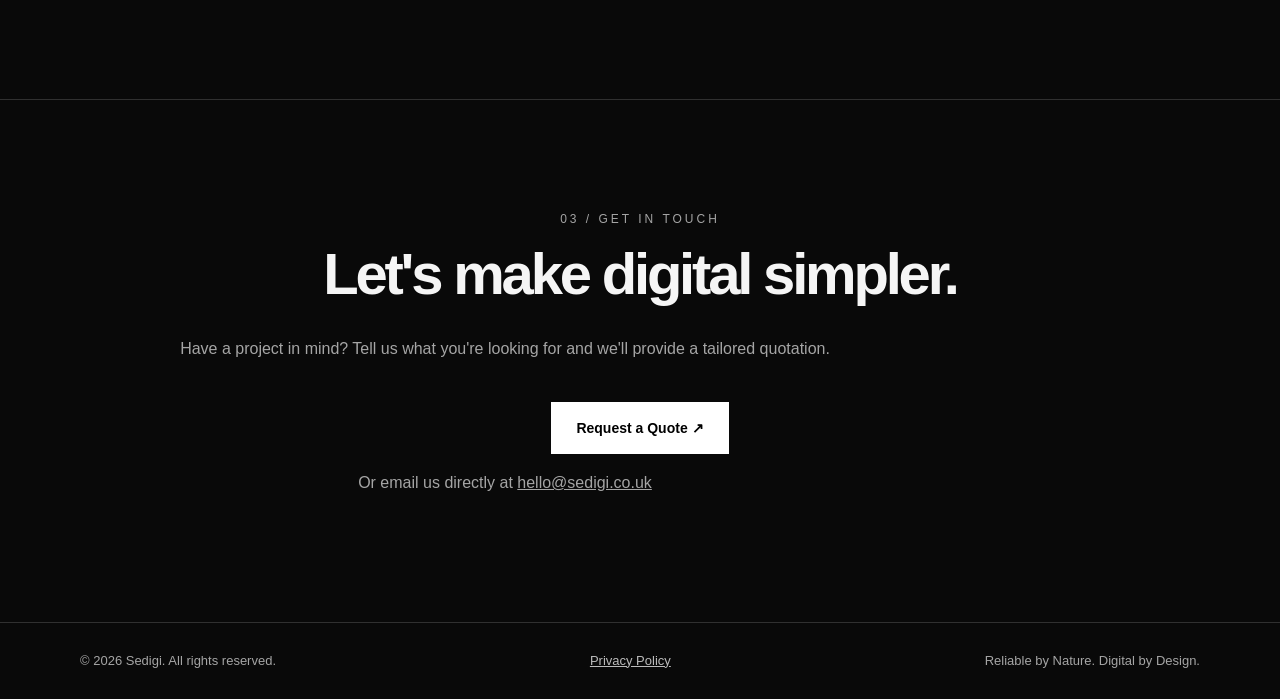
==== commit 3ead36b1: "Update About section in index.html Revised the 'About' section with new content and structure." ====
--- a/index.html
+++ b/index.html
@@ -537,34 +537,91 @@
 
   <!-- ABOUT -->
 
-  <section id="about">
-    <div class="container about-grid">
-
-      <div>
+  
+<section id="about">
+  <div class="container">
+
+    <div class="eyebrow">02 / About Sedigi</div>
+
+    <h2>Built on experience.<br>Driven by hard work.</h2>
+
+    <div class="about-content">
+
+      <p>
+        Sedigi is an independent digital business built on a
+        simple belief: good work, honest communication and
+        reliability should never be complicated.
+      </p>
+
+      <p>
+        Our foundations are built on over a decade of practical
+        experience across different areas of business, from
+        administration and operations to marketing, technology
+        and digital systems.
+      </p>
+
+      <p>
+        Along the way, we've learnt that the best solutions
+        aren't always the most expensive or complicated.
+        They're the ones that genuinely make a difference.
+      </p>
+
+      <p>
+        We believe in working hard, taking pride in what we
+        do and treating every project with the same level
+        of care and attention, regardless of its size.
+      </p>
+
+      <p>
+        We're not interested in promising the world or selling
+        services that businesses don't need. We'd rather have
+        an honest conversation, understand what you're trying
+        to achieve and find a practical way to help.
+      </p>
+
+      <p>
+        Sedigi may be a new name, but the experience,
+        commitment and values behind it are anything but new.
+      </p>
+
+      <div class="about-inspiration">
+
         <div class="eyebrow">
-          02 / About Sedigi
+          The inspiration behind the name
         </div>
 
-        <h2>
-          Technology should work for you.
-        </h2>
+        <h3>Inspired by Sedna.</h3>
+
+        <p>
+          The name Sedigi takes inspiration from Sedna,
+          one of the most distant known objects in our
+          Solar System.
+        </p>
+
+        <p>
+          For us, it's a reminder that there's always
+          something more to discover, another challenge
+          to take on and a better way of doing things.
+        </p>
+
+        <p>
+          That curiosity, combined with years of hard
+          work and practical experience, is what
+          Sedigi is built around.
+        </p>
+
+        <p class="about-statement">
+          Inspired by the extraordinary.<br>
+          Committed to the everyday.
+        </p>
+
       </div>
 
-      <div>
-        <p class="intro">
-          Sedigi helps businesses make better use of digital
-          tools, without unnecessary complexity or disruption.
-        </p>
-
-        <p class="intro">
-          We believe in straightforward communication,
-          dependable delivery and practical solutions
-          built around real business needs.
-        </p>
-      </div>
-
     </div>
-  </section>
+
+  </div>
+</section>
+
 
   <!-- CONTACT -->
 
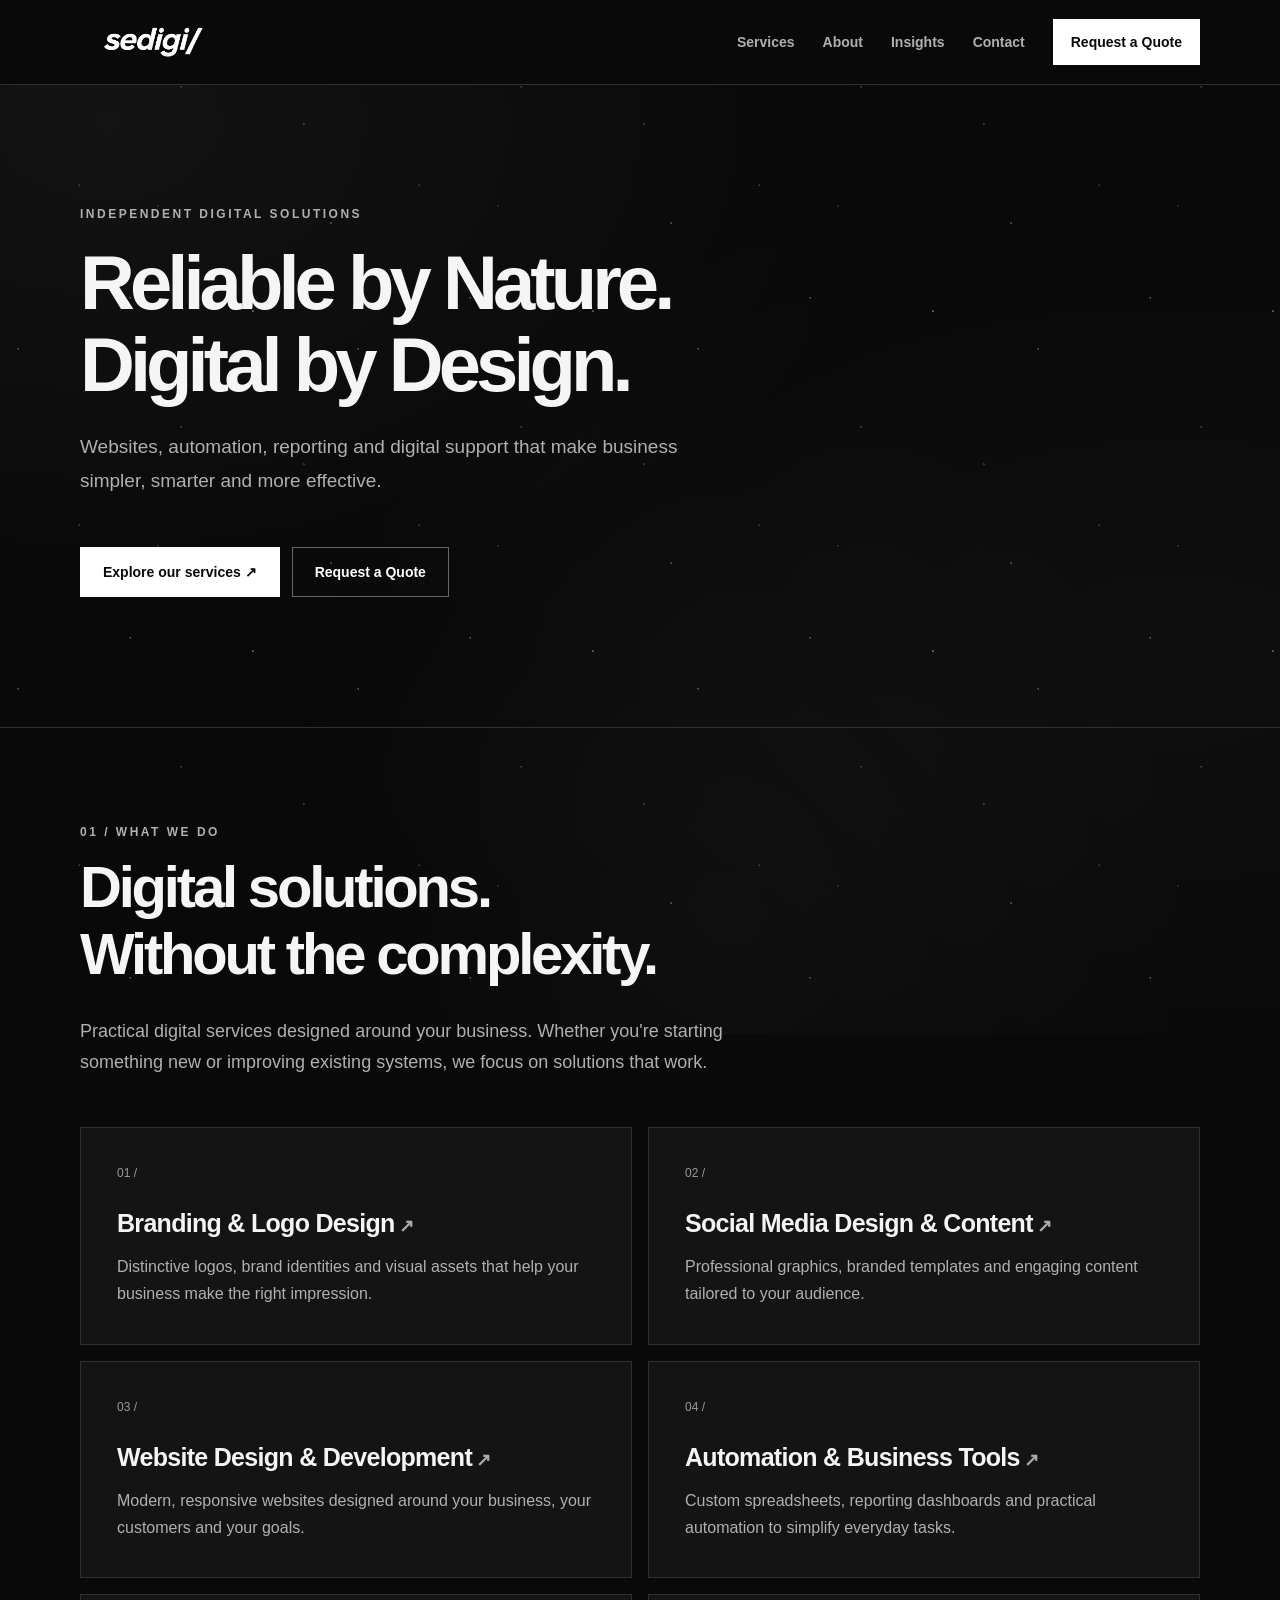
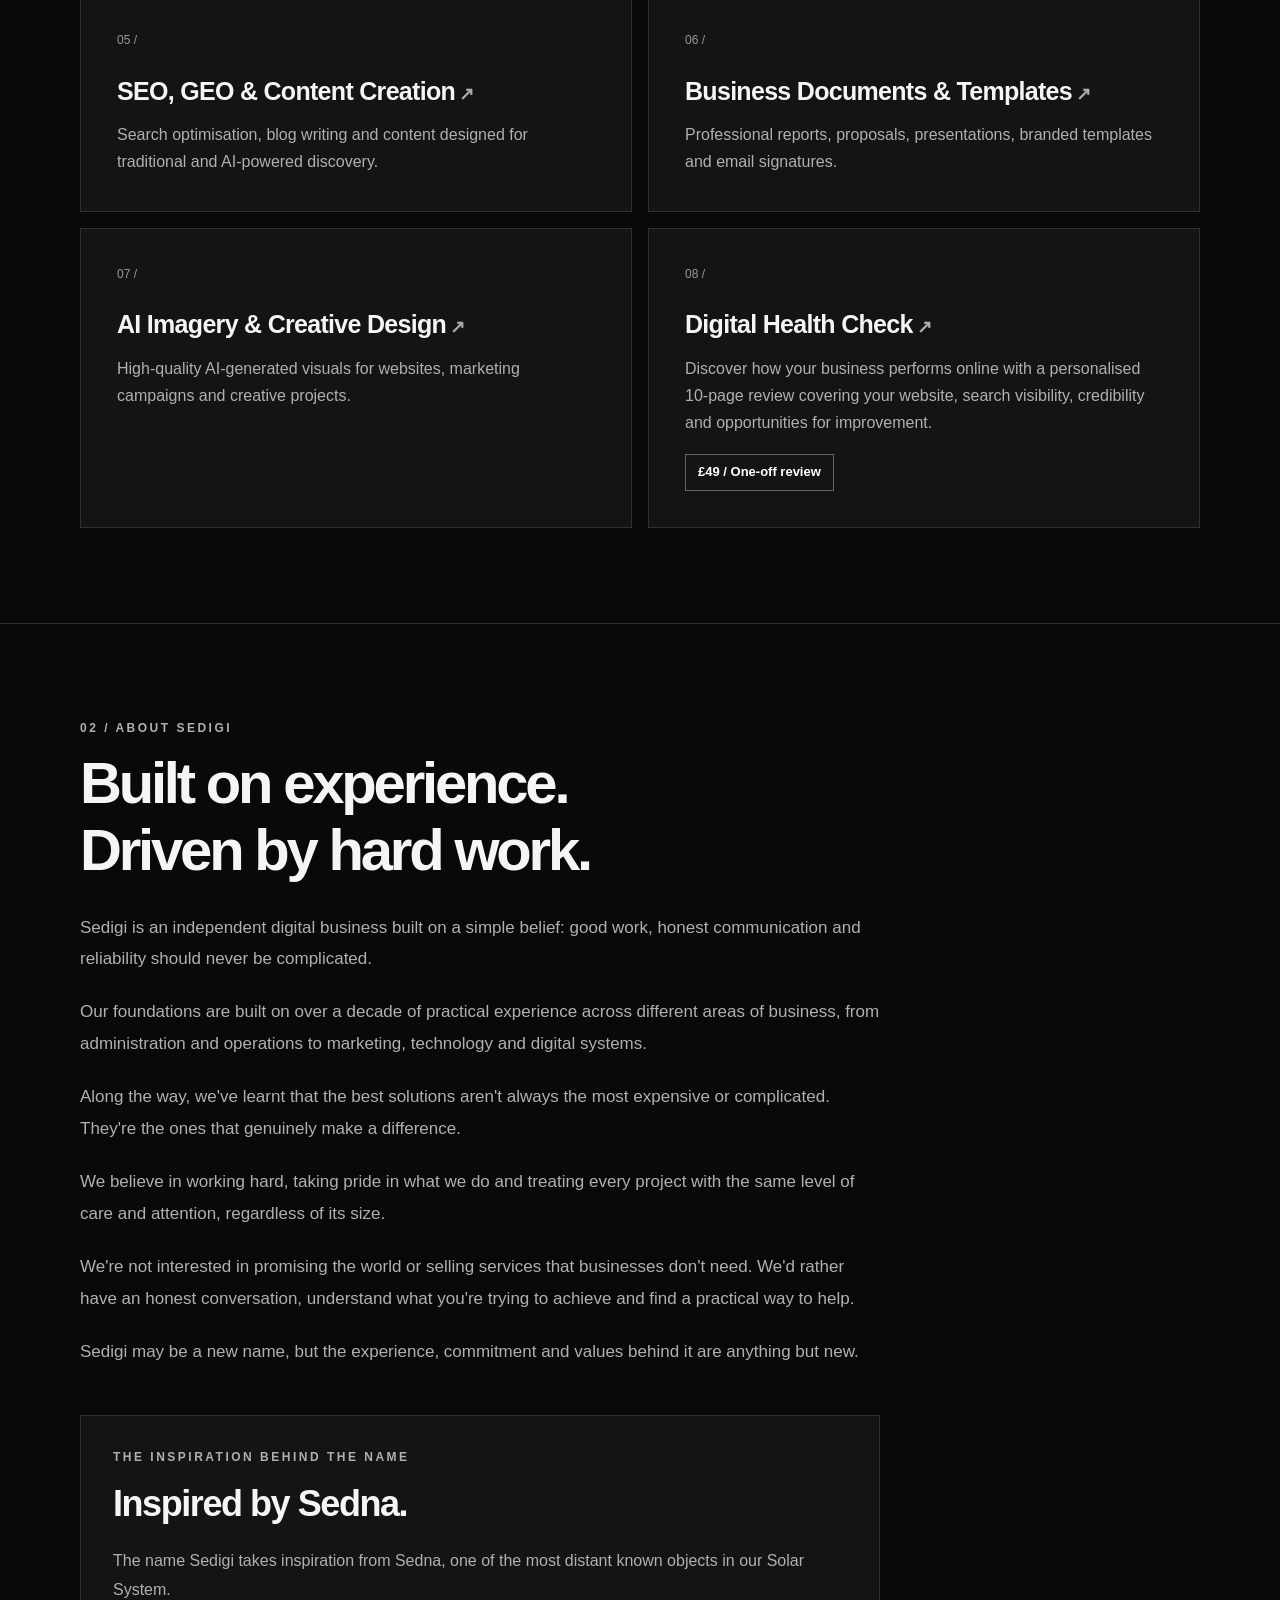
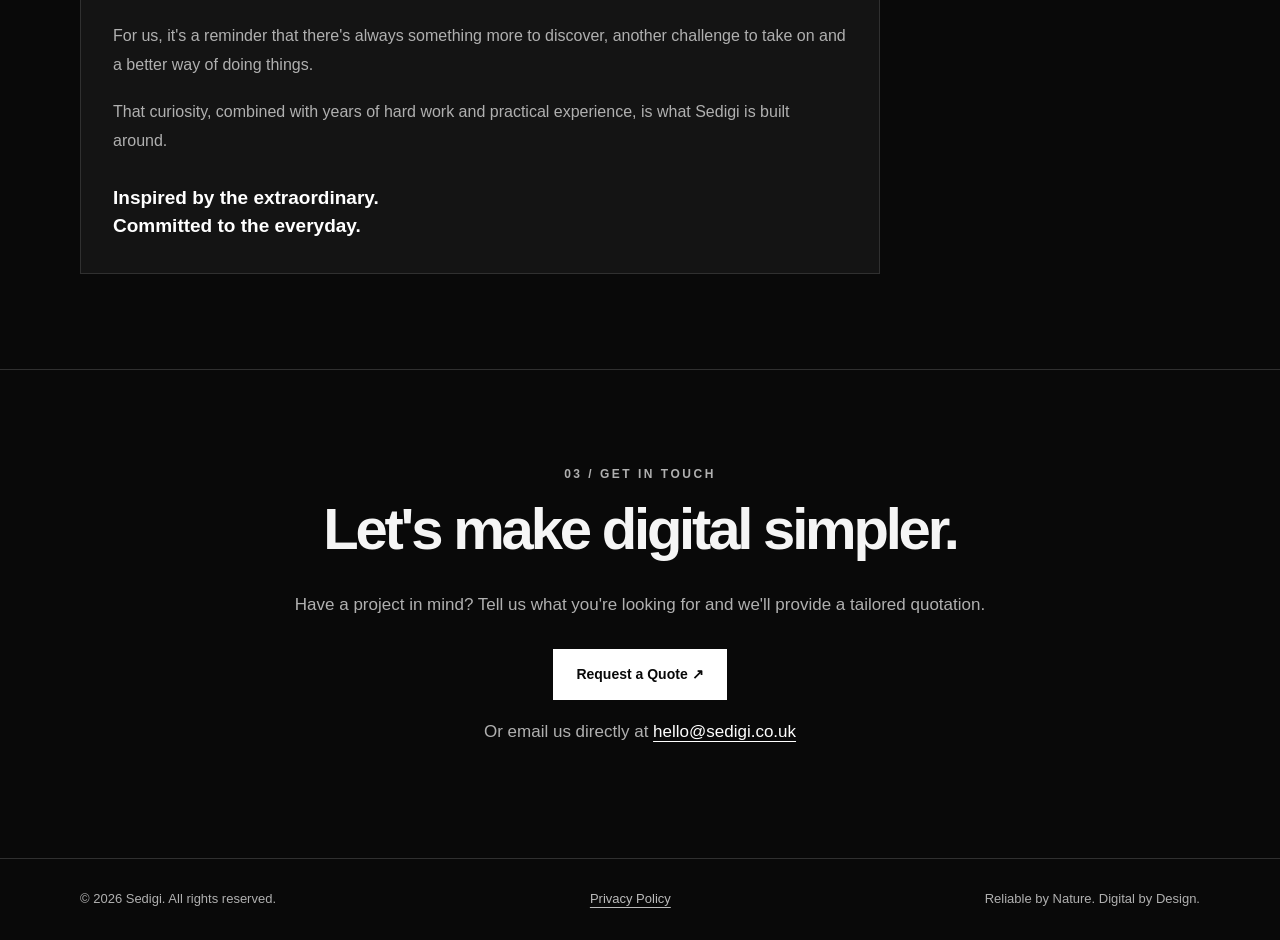
==== commit 52f8950e: "Enhance SEO and accessibility in index.html Added social sharing meta tags and structured data for S" ====
--- a/index.html
+++ b/index.html
@@ -3,294 +3,30 @@
 <html lang="en-GB">
 <head>
   <meta charset="UTF-8">
-
-  <link rel="icon" type="image/x-icon" href="/favicon.ico?v=5">
-
   <meta name="viewport" content="width=device-width, initial-scale=1">
   <meta name="theme-color" content="#090909">
 
+  <title>Sedigi | Websites, Branding, SEO & Digital Solutions</title>
   <meta name="description" content="Sedigi provides website design, branding, social media content, automation, SEO, GEO, AI imagery and £49 Digital Health Checks for businesses across the UK.">
-
-  <title>Sedigi | Websites, Branding, SEO & Digital Solutions</title>
-
   <link rel="canonical" href="https://sedigi.co.uk/">
-
-<link rel="stylesheet" href="/assets/services.css?v=space-dust-1">
-
-  <style>
-    :root {
-      --bg: #090909;
-      --panel: #141414;
-      --line: #303030;
-      --text: #f5f5f5;
-      --muted: #a5a5a5;
-    }
-
-    * {
-      box-sizing: border-box;
-    }
-
-    html {
-      scroll-behavior: smooth;
-    }
-
-    body {
-      margin: 0;
-      background: var(--bg);
-      color: var(--text);
-      font-family: Arial, Helvetica, sans-serif;
-      line-height: 1.6;
-    }
-
-    a {
-      color: inherit;
-    }
-
-    .container {
-      width: min(1120px, calc(100% - 40px));
-      margin: auto;
-    }
-
-    header {
-      border-bottom: 1px solid var(--line);
-    }
-
-    nav {
-      min-height: 84px;
-      display: flex;
-      align-items: center;
-      justify-content: space-between;
-      gap: 24px;
-    }
-
-    .logo {
-      font-size: 32px;
-      font-weight: 800;
-      font-style: italic;
-      letter-spacing: -2px;
-      text-decoration: none;
-      line-height: 1;
-    }
-
-    .logo-image {
-      display: block;
-      width: 145px;
-      height: auto;
-      max-height: 55px;
-      object-fit: contain;
-    }
-
-    .nav-links {
-      display: flex;
-      gap: 28px;
-      flex-wrap: wrap;
-    }
-
-    .nav-links a {
-      color: var(--muted);
-      text-decoration: none;
-      font-size: 14px;
-    }
-
-    .nav-links a:hover {
-      color: white;
-    }
-
-    .hero {
-      padding: 130px 0 150px;
-    }
-
-    .eyebrow {
-      color: var(--muted);
-      font-size: 12px;
-      letter-spacing: 3px;
-      text-transform: uppercase;
-    }
-
-    h1 {
-      max-width: 950px;
-      font-size: clamp(48px, 8vw, 108px);
-      letter-spacing: -0.075em;
-      line-height: 1.03;
-      margin: 24px 0;
-      font-weight: 700;
-    }
-
-    .hero p {
-      max-width: 570px;
-      font-size: 19px;
-      color: var(--muted);
-    }
-
-    .button {
-      display: inline-block;
-      padding: 14px 24px;
-      margin-top: 24px;
-      background: white;
-      color: black;
-      font-size: 14px;
-      font-weight: 700;
-      text-decoration: none;
-      border: 1px solid white;
-      transition: 0.2s ease;
-    }
-
-    .button:hover {
-      background: transparent;
-      color: white;
-    }
-
-    section {
-      padding: 95px 0;
-      border-top: 1px solid var(--line);
-    }
-
-    h2 {
-      font-size: clamp(34px, 5vw, 58px);
-      letter-spacing: -0.055em;
-      line-height: 1.15;
-      margin: 12px 0 28px;
-    }
-
-    .intro {
-      max-width: 690px;
-      color: var(--muted);
-      font-size: 18px;
-    }
-
-    .services {
-      display: grid;
-      grid-template-columns: repeat(2, 1fr);
-      gap: 16px;
-      margin-top: 48px;
-    }
-
-    .service {
-      background: var(--panel);
-      border: 1px solid var(--line);
-      padding: 36px;
-      transition: border-color 0.2s ease;
-    }
-
-    .service:hover {
-      border-color: #888;
-    }
-
-    .service-link {
-      display: block;
-      text-decoration: none;
-      color: inherit;
-    }
-
-    .service-link:focus-visible {
-      outline: 2px solid white;
-      outline-offset: 3px;
-    }
-
-    .service-link h3::after {
-      content: " ↗";
-      font-size: 18px;
-      color: #999;
-    }
-
-    .service-number {
-      font-size: 12px;
-      color: #888;
-    }
-
-    .service h3 {
-      font-size: 25px;
-      margin: 28px 0 12px;
-      letter-spacing: -1px;
-    }
-
-    .service p {
-      color: var(--muted);
-      margin: 0;
-    }
-
-    .service-price {
-      display: inline-block;
-      margin-top: 18px;
-      padding: 7px 12px;
-      border: 1px solid #555;
-      color: #fff;
-      font-size: 13px;
-      font-weight: 700;
-      letter-spacing: 0.2px;
-    }
-
-    .about-grid {
-      display: grid;
-      grid-template-columns: 1fr 1fr;
-      gap: 60px;
-      align-items: start;
-    }
-
-    .contact {
-      text-align: center;
-      padding: 110px 0;
-    }
-
-    .contact p {
-      color: var(--muted);
-    }
-
-    footer {
-      padding: 28px 0;
-      border-top: 1px solid var(--line);
-      color: var(--muted);
-      font-size: 13px;
-    }
-
-    .footer-inner {
-      display: flex;
-      justify-content: space-between;
-      gap: 20px;
-      flex-wrap: wrap;
-    }
-
-    @media (max-width: 700px) {
-      nav {
-        padding: 22px 0;
-        align-items: flex-start;
-        flex-direction: column;
-      }
-
-      .nav-links {
-        gap: 18px;
-      }
-
-      .hero {
-        padding: 90px 0 100px;
-      }
-
-      section {
-        padding: 70px 0;
-      }
-
-      .services,
-      .about-grid {
-        grid-template-columns: 1fr;
-        gap: 16px;
-      }
-
-      .service {
-        padding: 28px;
-      }
-    }
-
-    @media (prefers-reduced-motion: reduce) {
-      html {
-        scroll-behavior: auto;
-      }
-
-      .button,
-      .service {
-        transition: none;
-      }
-    }
-  </style>
+  <link rel="icon" type="image/x-icon" href="/favicon.ico?v=5">
+  <link rel="stylesheet" href="/assets/services.css?v=space-dust-1">
+
+  <!-- Social sharing -->
+  <meta property="og:type" content="website">
+  <meta property="og:site_name" content="Sedigi">
+  <meta property="og:title" content="Sedigi | Reliable by Nature. Digital by Design.">
+  <meta property="og:description" content="Practical digital solutions for businesses. Websites, branding, automation, SEO and more.">
+  <meta property="og:url" content="https://sedigi.co.uk/">
+  <meta property="og:image" content="https://sedigi.co.uk/assets/sedigi-social-preview.png">
+  <meta property="og:image:width" content="1200">
+  <meta property="og:image:height" content="630">
+  <meta property="og:image:alt" content="Sedigi logo with silver cosmic dust on a black background">
+
+  <meta name="twitter:card" content="summary_large_image">
+  <meta name="twitter:title" content="Sedigi | Digital Solutions">
+  <meta name="twitter:description" content="Reliable by Nature. Digital by Design.">
+  <meta name="twitter:image" content="https://sedigi.co.uk/assets/sedigi-social-preview.png">
 
   <script type="application/ld+json">
   {
@@ -323,26 +59,652 @@
   }
   </script>
 
+  <style>
+    :root {
+      --bg: #090909;
+      --panel: #141414;
+      --line: #303030;
+      --text: #f5f5f5;
+      --muted: #b0b0b0;
+    }
+
+    *,
+    *::before,
+    *::after {
+      box-sizing: border-box;
+    }
+
+    html {
+      scroll-behavior: smooth;
+      scroll-padding-top: 90px;
+    }
+
+    body {
+      margin: 0;
+      min-width: 0;
+      background: var(--bg);
+      color: var(--text);
+      font-family: Arial, Helvetica, sans-serif;
+      line-height: 1.6;
+      overflow-wrap: break-word;
+    }
+
+    a {
+      color: inherit;
+    }
+
+    img {
+      max-width: 100%;
+      height: auto;
+    }
+
+    button {
+      font: inherit;
+    }
+
+    .container {
+      width: min(1120px, calc(100% - 48px));
+      margin-inline: auto;
+    }
+
+    /* HEADER */
+
+    .site-header {
+      position: relative;
+      z-index: 20;
+      background: var(--bg);
+      border-bottom: 1px solid var(--line);
+    }
+
+    .site-nav {
+      min-height: 84px;
+      display: flex;
+      align-items: center;
+      justify-content: space-between;
+      gap: 24px;
+    }
+
+    .logo {
+      display: inline-flex;
+      align-items: center;
+      flex-shrink: 0;
+      text-decoration: none;
+    }
+
+    .logo-image {
+      display: block;
+      width: 145px;
+      height: auto;
+      max-height: 55px;
+      object-fit: contain;
+    }
+
+    .nav-links {
+      display: flex;
+      align-items: center;
+      gap: 28px;
+    }
+
+    .nav-links a {
+      color: var(--muted);
+      text-decoration: none;
+      font-size: 14px;
+      font-weight: 600;
+      transition: color .2s ease;
+    }
+
+    .nav-links a:hover,
+    .nav-links a:focus-visible {
+      color: #fff;
+    }
+
+    .nav-links .nav-quote {
+      background: #fff;
+      color: #090909;
+      padding: 11px 17px;
+      border: 1px solid #fff;
+    }
+
+    .nav-links .nav-quote:hover,
+    .nav-links .nav-quote:focus-visible {
+      background: transparent;
+      color: #fff;
+    }
+
+    .menu-toggle {
+      display: none;
+    }
+
+    /* HERO */
+
+    .hero {
+      padding: 120px 0 130px;
+    }
+
+    .eyebrow {
+      color: var(--muted);
+      font-size: 12px;
+      font-weight: 700;
+      letter-spacing: 2.5px;
+      text-transform: uppercase;
+    }
+
+    h1 {
+      max-width: 1000px;
+      font-size: clamp(44px, 7.5vw, 100px);
+      letter-spacing: -.07em;
+      line-height: 1.06;
+      margin: 24px 0;
+      font-weight: 700;
+    }
+
+    .hero-description {
+      max-width: 650px;
+      font-size: 19px;
+      line-height: 1.75;
+      color: var(--muted);
+      margin: 0;
+    }
+
+    .hero-actions {
+      display: flex;
+      align-items: center;
+      flex-wrap: wrap;
+      gap: 12px;
+      margin-top: 30px;
+    }
+
+    .button {
+      display: inline-flex;
+      align-items: center;
+      justify-content: center;
+      min-height: 48px;
+      padding: 13px 22px;
+      background: #fff;
+      color: #090909;
+      font-size: 14px;
+      font-weight: 700;
+      text-decoration: none;
+      border: 1px solid #fff;
+      transition: background .2s ease, color .2s ease;
+      text-align: center;
+    }
+
+    .button:hover {
+      background: transparent;
+      color: #fff;
+    }
+
+    .button-secondary {
+      background: transparent;
+      color: #fff;
+      border-color: #666;
+    }
+
+    .button-secondary:hover {
+      background: #fff;
+      color: #090909;
+    }
+
+    a:focus-visible,
+    button:focus-visible {
+      outline: 2px solid #fff;
+      outline-offset: 4px;
+    }
+
+    /* SECTIONS */
+
+    main > section {
+      padding: 95px 0;
+      border-top: 1px solid var(--line);
+    }
+
+    h2 {
+      font-size: clamp(34px, 5vw, 58px);
+      letter-spacing: -.055em;
+      line-height: 1.15;
+      margin: 12px 0 28px;
+    }
+
+    .intro {
+      max-width: 690px;
+      color: var(--muted);
+      font-size: 18px;
+      line-height: 1.75;
+    }
+
+    /* SERVICES */
+
+    .services {
+      display: grid;
+      grid-template-columns: repeat(2, minmax(0, 1fr));
+      gap: 16px;
+      margin-top: 48px;
+    }
+
+    .service {
+      min-width: 0;
+      background: var(--panel);
+      border: 1px solid var(--line);
+      padding: 36px;
+      transition: border-color .2s ease, transform .2s ease;
+    }
+
+    .service:hover {
+      border-color: #888;
+      transform: translateY(-2px);
+    }
+
+    .service-link {
+      display: block;
+      text-decoration: none;
+      color: inherit;
+    }
+
+    .service-link:focus-visible {
+      outline: 2px solid #fff;
+      outline-offset: 3px;
+    }
+
+    .service-number {
+      font-size: 12px;
+      color: #999;
+    }
+
+    .service h3 {
+      font-size: clamp(21px, 2.5vw, 25px);
+      line-height: 1.25;
+      margin: 25px 0 14px;
+      letter-spacing: -.7px;
+    }
+
+    .service-link h3::after {
+      content: " ↗";
+      font-size: 18px;
+      color: #aaa;
+    }
+
+    .service p {
+      color: var(--muted);
+      margin: 0;
+      font-size: 16px;
+      line-height: 1.7;
+    }
+
+    .service-price {
+      display: inline-block;
+      margin-top: 18px;
+      padding: 7px 12px;
+      border: 1px solid #666;
+      color: #fff;
+      font-size: 13px;
+      font-weight: 700;
+    }
+
+    /* ABOUT */
+
+    .about-content {
+      max-width: 800px;
+    }
+
+    .about-content > p {
+      color: var(--muted);
+      font-size: 17px;
+      line-height: 1.85;
+      margin: 0 0 22px;
+    }
+
+    .about-inspiration {
+      margin-top: 48px;
+      padding: 32px;
+      background: var(--panel);
+      border: 1px solid var(--line);
+    }
+
+    .about-inspiration h3 {
+      font-size: clamp(25px, 4vw, 36px);
+      line-height: 1.2;
+      letter-spacing: -.04em;
+      margin: 14px 0 22px;
+    }
+
+    .about-inspiration p {
+      color: var(--muted);
+      font-size: 16px;
+      line-height: 1.8;
+      margin: 0 0 18px;
+    }
+
+    .about-inspiration .about-statement {
+      color: #fff;
+      font-weight: 700;
+      font-size: 19px;
+      line-height: 1.5;
+      margin: 28px 0 0;
+    }
+
+    /* CONTACT */
+
+    .contact {
+      text-align: center;
+    }
+
+    .contact .container {
+      max-width: 760px;
+    }
+
+    .contact p {
+      color: var(--muted);
+      font-size: 17px;
+      line-height: 1.75;
+    }
+
+    .contact p a {
+      color: #fff;
+      text-underline-offset: 4px;
+      overflow-wrap: anywhere;
+    }
+
+    .contact .button {
+      margin-top: 12px;
+    }
+
+    /* FOOTER */
+
+    footer {
+      padding: 30px 0;
+      border-top: 1px solid var(--line);
+      color: var(--muted);
+      font-size: 13px;
+    }
+
+    .footer-inner {
+      display: flex;
+      justify-content: space-between;
+      align-items: center;
+      gap: 20px;
+      flex-wrap: wrap;
+    }
+
+    .footer-inner a {
+      text-underline-offset: 4px;
+    }
+
+    /* TABLET */
+
+    @media (max-width: 900px) {
+      .nav-links {
+        gap: 17px;
+      }
+
+      .hero {
+        padding: 95px 0 105px;
+      }
+
+      .service {
+        padding: 28px;
+      }
+    }
+
+    /* MOBILE */
+
+    @media (max-width: 700px) {
+      html {
+        scroll-padding-top: 72px;
+      }
+
+      .container {
+        width: calc(100% - 36px);
+      }
+
+      .site-nav {
+        min-height: 72px;
+        flex-wrap: wrap;
+        gap: 0;
+      }
+
+      .logo-image {
+        width: 125px;
+        max-height: 48px;
+      }
+
+      .menu-toggle {
+        display: inline-flex;
+        align-items: center;
+        justify-content: center;
+        gap: 10px;
+        min-height: 44px;
+        padding: 9px 12px;
+        background: transparent;
+        color: #fff;
+        border: 1px solid #555;
+        cursor: pointer;
+        font-size: 14px;
+        font-weight: 700;
+      }
+
+      .menu-icon {
+        display: flex;
+        flex-direction: column;
+        justify-content: center;
+        gap: 4px;
+        width: 18px;
+      }
+
+      .menu-icon span {
+        display: block;
+        height: 2px;
+        width: 18px;
+        background: currentColor;
+      }
+
+      .nav-links {
+        display: none;
+        flex-basis: 100%;
+        flex-direction: column;
+        align-items: stretch;
+        gap: 0;
+        padding: 8px 0 18px;
+        border-top: 1px solid var(--line);
+      }
+
+      .nav-links.is-open {
+        display: flex;
+      }
+
+      .nav-links a {
+        display: flex;
+        align-items: center;
+        min-height: 48px;
+        padding: 12px 4px;
+        font-size: 15px;
+        border-bottom: 1px solid #252525;
+      }
+
+      .nav-links .nav-quote {
+        justify-content: center;
+        margin-top: 14px;
+        padding: 13px 18px;
+        border: 1px solid #fff;
+      }
+
+      .hero {
+        padding: 72px 0 82px;
+      }
+
+      .eyebrow {
+        font-size: 11px;
+        letter-spacing: 2px;
+      }
+
+      h1 {
+        font-size: clamp(37px, 9.5vw, 58px);
+        line-height: 1.1;
+        letter-spacing: -.06em;
+        margin: 20px 0;
+      }
+
+      .hero-description {
+        font-size: 16px;
+        line-height: 1.75;
+      }
+
+      .hero-actions {
+        align-items: stretch;
+        gap: 12px;
+        margin-top: 28px;
+      }
+
+      .hero-actions .button {
+        flex: 1 1 100%;
+      }
+
+      main > section {
+        padding: 66px 0;
+      }
+
+      h2 {
+        font-size: clamp(31px, 8vw, 42px);
+        line-height: 1.18;
+        margin: 12px 0 22px;
+      }
+
+      .intro {
+        font-size: 16px;
+      }
+
+      .services {
+        grid-template-columns: 1fr;
+        gap: 14px;
+        margin-top: 32px;
+      }
+
+      .service {
+        padding: 25px 23px;
+      }
+
+      .service h3 {
+        font-size: 22px;
+        margin: 18px 0 12px;
+      }
+
+      .service p {
+        font-size: 15px;
+      }
+
+      .about-content > p {
+        font-size: 16px;
+        line-height: 1.8;
+      }
+
+      .about-inspiration {
+        padding: 24px 21px;
+        margin-top: 34px;
+      }
+
+      .about-inspiration h3 {
+        font-size: 28px;
+      }
+
+      .about-inspiration p {
+        font-size: 15px;
+      }
+
+      .about-inspiration .about-statement {
+        font-size: 17px;
+      }
+
+      .contact p {
+        font-size: 16px;
+      }
+
+      .contact .button {
+        width: 100%;
+      }
+
+      .footer-inner {
+        flex-direction: column;
+        align-items: flex-start;
+        gap: 12px;
+      }
+    }
+
+    /* SMALL PHONES */
+
+    @media (max-width: 380px) {
+      .container {
+        width: calc(100% - 30px);
+      }
+
+      h1 {
+        font-size: 35px;
+      }
+
+      .service {
+        padding: 22px 19px;
+      }
+
+      .service h3 {
+        font-size: 20px;
+      }
+    }
+
+    /* REDUCED MOTION */
+
+    @media (prefers-reduced-motion: reduce) {
+      html {
+        scroll-behavior: auto;
+      }
+
+      .button,
+      .service,
+      .nav-links a {
+        transition: none;
+      }
+
+      .service:hover {
+        transform: none;
+      }
+    }
+  </style>
 </head>
 
 <body>
 
-<header>
-  <nav class="container" aria-label="Main navigation">
+<header class="site-header">
+  <nav class="container site-nav" aria-label="Main navigation">
 
     <a href="#home" class="logo" aria-label="Sedigi home">
       <img
         src="/SEDIGI_Logo_White_Transparent.png"
         alt="sedigi/"
         class="logo-image"
+        width="145"
+        height="55"
       >
     </a>
 
-    <div class="nav-links">
+    <button
+      class="menu-toggle"
+      type="button"
+      aria-expanded="false"
+      aria-controls="primary-navigation"
+      aria-label="Open navigation menu"
+    >
+      <span class="menu-icon" aria-hidden="true">
+        <span></span>
+        <span></span>
+        <span></span>
+      </span>
+      <span class="menu-text">Menu</span>
+    </button>
+
+    <div class="nav-links" id="primary-navigation">
       <a href="#services">Services</a>
       <a href="#about">About</a>
       <a href="/insights/">Insights</a>
       <a href="#contact">Contact</a>
+      <a href="/quote/" class="nav-quote">Request a Quote</a>
     </div>
 
   </nav>
@@ -363,14 +725,20 @@
       Digital by Design.
     </h1>
 
-    <p>
+    <p class="hero-description">
       Websites, automation, reporting and digital support
       that make business simpler, smarter and more effective.
     </p>
 
-    <a href="#services" class="button">
-      Explore our services ↗
-    </a>
+    <div class="hero-actions">
+      <a href="#services" class="button">
+        Explore our services ↗
+      </a>
+
+      <a href="/quote/" class="button button-secondary">
+        Request a Quote
+      </a>
+    </div>
 
   </div>
 
@@ -404,7 +772,7 @@
         >
           <div class="service-number">01 /</div>
 
-          <h3>Branding & Logo Design</h3>
+          <h3>Branding &amp; Logo Design</h3>
 
           <p>
             Distinctive logos, brand identities and visual assets
@@ -420,7 +788,7 @@
         >
           <div class="service-number">02 /</div>
 
-          <h3>Social Media Design & Content</h3>
+          <h3>Social Media Design &amp; Content</h3>
 
           <p>
             Professional graphics, branded templates and
@@ -436,7 +804,7 @@
         >
           <div class="service-number">03 /</div>
 
-          <h3>Website Design & Development</h3>
+          <h3>Website Design &amp; Development</h3>
 
           <p>
             Modern, responsive websites designed around your
@@ -452,7 +820,7 @@
         >
           <div class="service-number">04 /</div>
 
-          <h3>Automation & Business Tools</h3>
+          <h3>Automation &amp; Business Tools</h3>
 
           <p>
             Custom spreadsheets, reporting dashboards and
@@ -468,7 +836,7 @@
         >
           <div class="service-number">05 /</div>
 
-          <h3>SEO, GEO & Content Creation</h3>
+          <h3>SEO, GEO &amp; Content Creation</h3>
 
           <p>
             Search optimisation, blog writing and content
@@ -484,7 +852,7 @@
         >
           <div class="service-number">06 /</div>
 
-          <h3>Business Documents & Templates</h3>
+          <h3>Business Documents &amp; Templates</h3>
 
           <p>
             Professional reports, proposals, presentations,
@@ -500,7 +868,7 @@
         >
           <div class="service-number">07 /</div>
 
-          <h3>AI Imagery & Creative Design</h3>
+          <h3>AI Imagery &amp; Creative Design</h3>
 
           <p>
             High-quality AI-generated visuals for websites,
@@ -508,7 +876,7 @@
           </p>
         </a>
 
-        <!-- SERVICE 08 - NEW -->
+        <!-- SERVICE 08 -->
 
         <a
           class="service service-link"
@@ -537,91 +905,94 @@
 
   <!-- ABOUT -->
 
-  
-<section id="about">
-  <div class="container">
-
-    <div class="eyebrow">02 / About Sedigi</div>
-
-    <h2>Built on experience.<br>Driven by hard work.</h2>
-
-    <div class="about-content">
-
-      <p>
-        Sedigi is an independent digital business built on a
-        simple belief: good work, honest communication and
-        reliability should never be complicated.
-      </p>
-
-      <p>
-        Our foundations are built on over a decade of practical
-        experience across different areas of business, from
-        administration and operations to marketing, technology
-        and digital systems.
-      </p>
-
-      <p>
-        Along the way, we've learnt that the best solutions
-        aren't always the most expensive or complicated.
-        They're the ones that genuinely make a difference.
-      </p>
-
-      <p>
-        We believe in working hard, taking pride in what we
-        do and treating every project with the same level
-        of care and attention, regardless of its size.
-      </p>
-
-      <p>
-        We're not interested in promising the world or selling
-        services that businesses don't need. We'd rather have
-        an honest conversation, understand what you're trying
-        to achieve and find a practical way to help.
-      </p>
-
-      <p>
-        Sedigi may be a new name, but the experience,
-        commitment and values behind it are anything but new.
-      </p>
-
-      <div class="about-inspiration">
-
-        <div class="eyebrow">
-          The inspiration behind the name
+  <section id="about">
+    <div class="container">
+
+      <div class="eyebrow">
+        02 / About Sedigi
+      </div>
+
+      <h2>
+        Built on experience.<br>
+        Driven by hard work.
+      </h2>
+
+      <div class="about-content">
+
+        <p>
+          Sedigi is an independent digital business built on a
+          simple belief: good work, honest communication and
+          reliability should never be complicated.
+        </p>
+
+        <p>
+          Our foundations are built on over a decade of practical
+          experience across different areas of business, from
+          administration and operations to marketing, technology
+          and digital systems.
+        </p>
+
+        <p>
+          Along the way, we've learnt that the best solutions
+          aren't always the most expensive or complicated.
+          They're the ones that genuinely make a difference.
+        </p>
+
+        <p>
+          We believe in working hard, taking pride in what we
+          do and treating every project with the same level
+          of care and attention, regardless of its size.
+        </p>
+
+        <p>
+          We're not interested in promising the world or selling
+          services that businesses don't need. We'd rather have
+          an honest conversation, understand what you're trying
+          to achieve and find a practical way to help.
+        </p>
+
+        <p>
+          Sedigi may be a new name, but the experience,
+          commitment and values behind it are anything but new.
+        </p>
+
+        <div class="about-inspiration">
+
+          <div class="eyebrow">
+            The inspiration behind the name
+          </div>
+
+          <h3>Inspired by Sedna.</h3>
+
+          <p>
+            The name Sedigi takes inspiration from Sedna,
+            one of the most distant known objects in our
+            Solar System.
+          </p>
+
+          <p>
+            For us, it's a reminder that there's always
+            something more to discover, another challenge
+            to take on and a better way of doing things.
+          </p>
+
+          <p>
+            That curiosity, combined with years of hard
+            work and practical experience, is what
+            Sedigi is built around.
+          </p>
+
+          <p class="about-statement">
+            Inspired by the extraordinary.<br>
+            Committed to the everyday.
+          </p>
+
         </div>
 
-        <h3>Inspired by Sedna.</h3>
-
-        <p>
-          The name Sedigi takes inspiration from Sedna,
-          one of the most distant known objects in our
-          Solar System.
-        </p>
-
-        <p>
-          For us, it's a reminder that there's always
-          something more to discover, another challenge
-          to take on and a better way of doing things.
-        </p>
-
-        <p>
-          That curiosity, combined with years of hard
-          work and practical experience, is what
-          Sedigi is built around.
-        </p>
-
-        <p class="about-statement">
-          Inspired by the extraordinary.<br>
-          Committed to the everyday.
-        </p>
-
       </div>
 
     </div>
-
-  </div>
-</section>
-
+  </section>
 
   <!-- CONTACT -->
 
@@ -632,9 +1003,7 @@
         03 / Get in touch
       </div>
 
-      <h2>
-        Let's make digital simpler.
-      </h2>
+      <h2>Let's make digital simpler.</h2>
 
       <p>
         Have a project in mind? Tell us what you're looking
@@ -660,20 +1029,59 @@
 <footer>
   <div class="container footer-inner">
 
-    <span>
-      © 2026 Sedigi. All rights reserved.
-    </span>
-
-    <a href="/privacy/">
-      Privacy Policy
-    </a>
-
-    <span>
-      Reliable by Nature. Digital by Design.
-    </span>
+    <span>© 2026 Sedigi. All rights reserved.</span>
+
+    <a href="/privacy/">Privacy Policy</a>
+
+    <span>Reliable by Nature. Digital by Design.</span>
 
   </div>
 </footer>
 
+<script>
+  (function () {
+    const toggle = document.querySelector(".menu-toggle");
+    const navigation = document.querySelector("#primary-navigation");
+
+    if (!toggle || !navigation) return;
+
+    function closeMenu() {
+      navigation.classList.remove("is-open");
+      toggle.setAttribute("aria-expanded", "false");
+      toggle.setAttribute("aria-label", "Open navigation menu");
+      toggle.querySelector(".menu-text").textContent = "Menu";
+    }
+
+    toggle.addEventListener("click", function () {
+      const isOpen = navigation.classList.toggle("is-open");
+
+      toggle.setAttribute("aria-expanded", String(isOpen));
+      toggle.setAttribute(
+        "aria-label",
+        isOpen ? "Close navigation menu" : "Open navigation menu"
+      );
+
+      toggle.querySelector(".menu-text").textContent =
+        isOpen ? "Close" : "Menu";
+    });
+
+    navigation.querySelectorAll("a").forEach(function (link) {
+      link.addEventListener("click", closeMenu);
+    });
+
+    document.addEventListener("keydown", function (event) {
+      if (event.key === "Escape") {
+        closeMenu();
+      }
+    });
+
+    window.addEventListener("resize", function () {
+      if (window.innerWidth > 700) {
+        closeMenu();
+      }
+    });
+  })();
+</script>
+
 </body>
 </html>
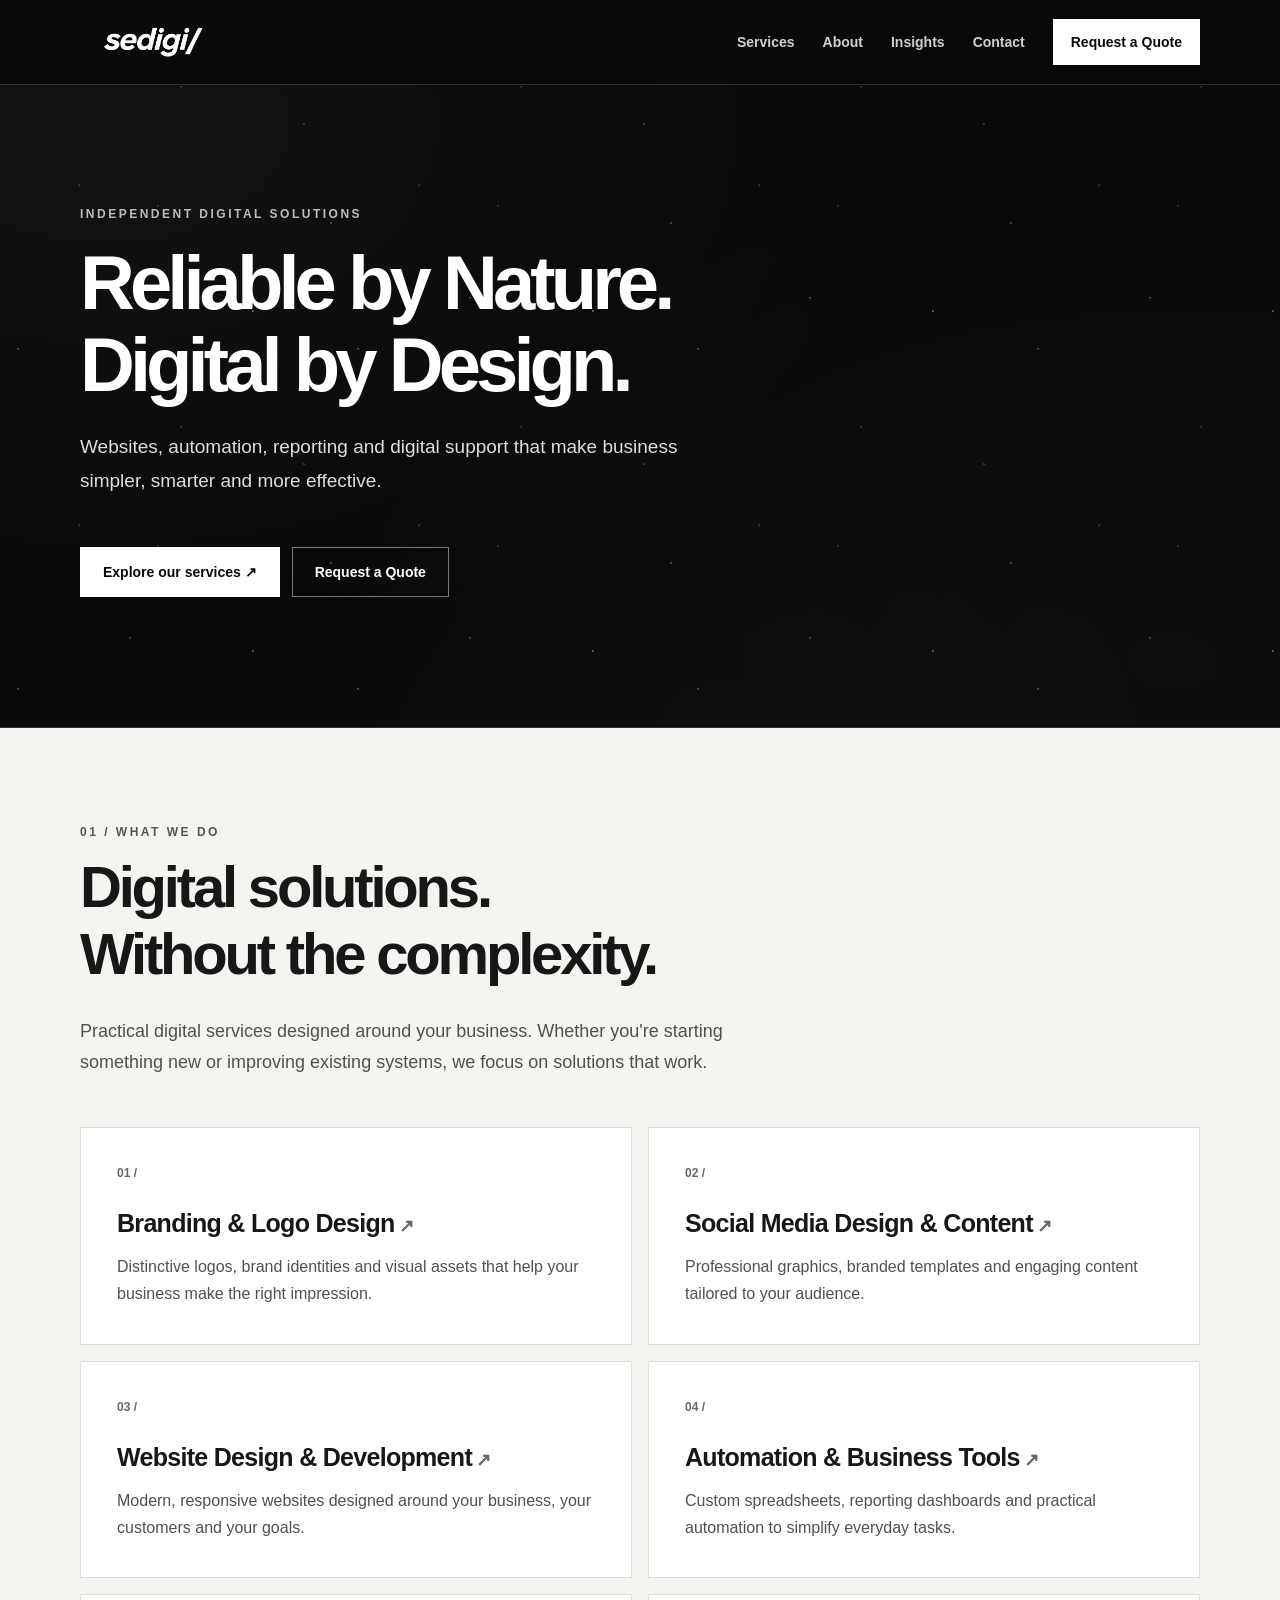
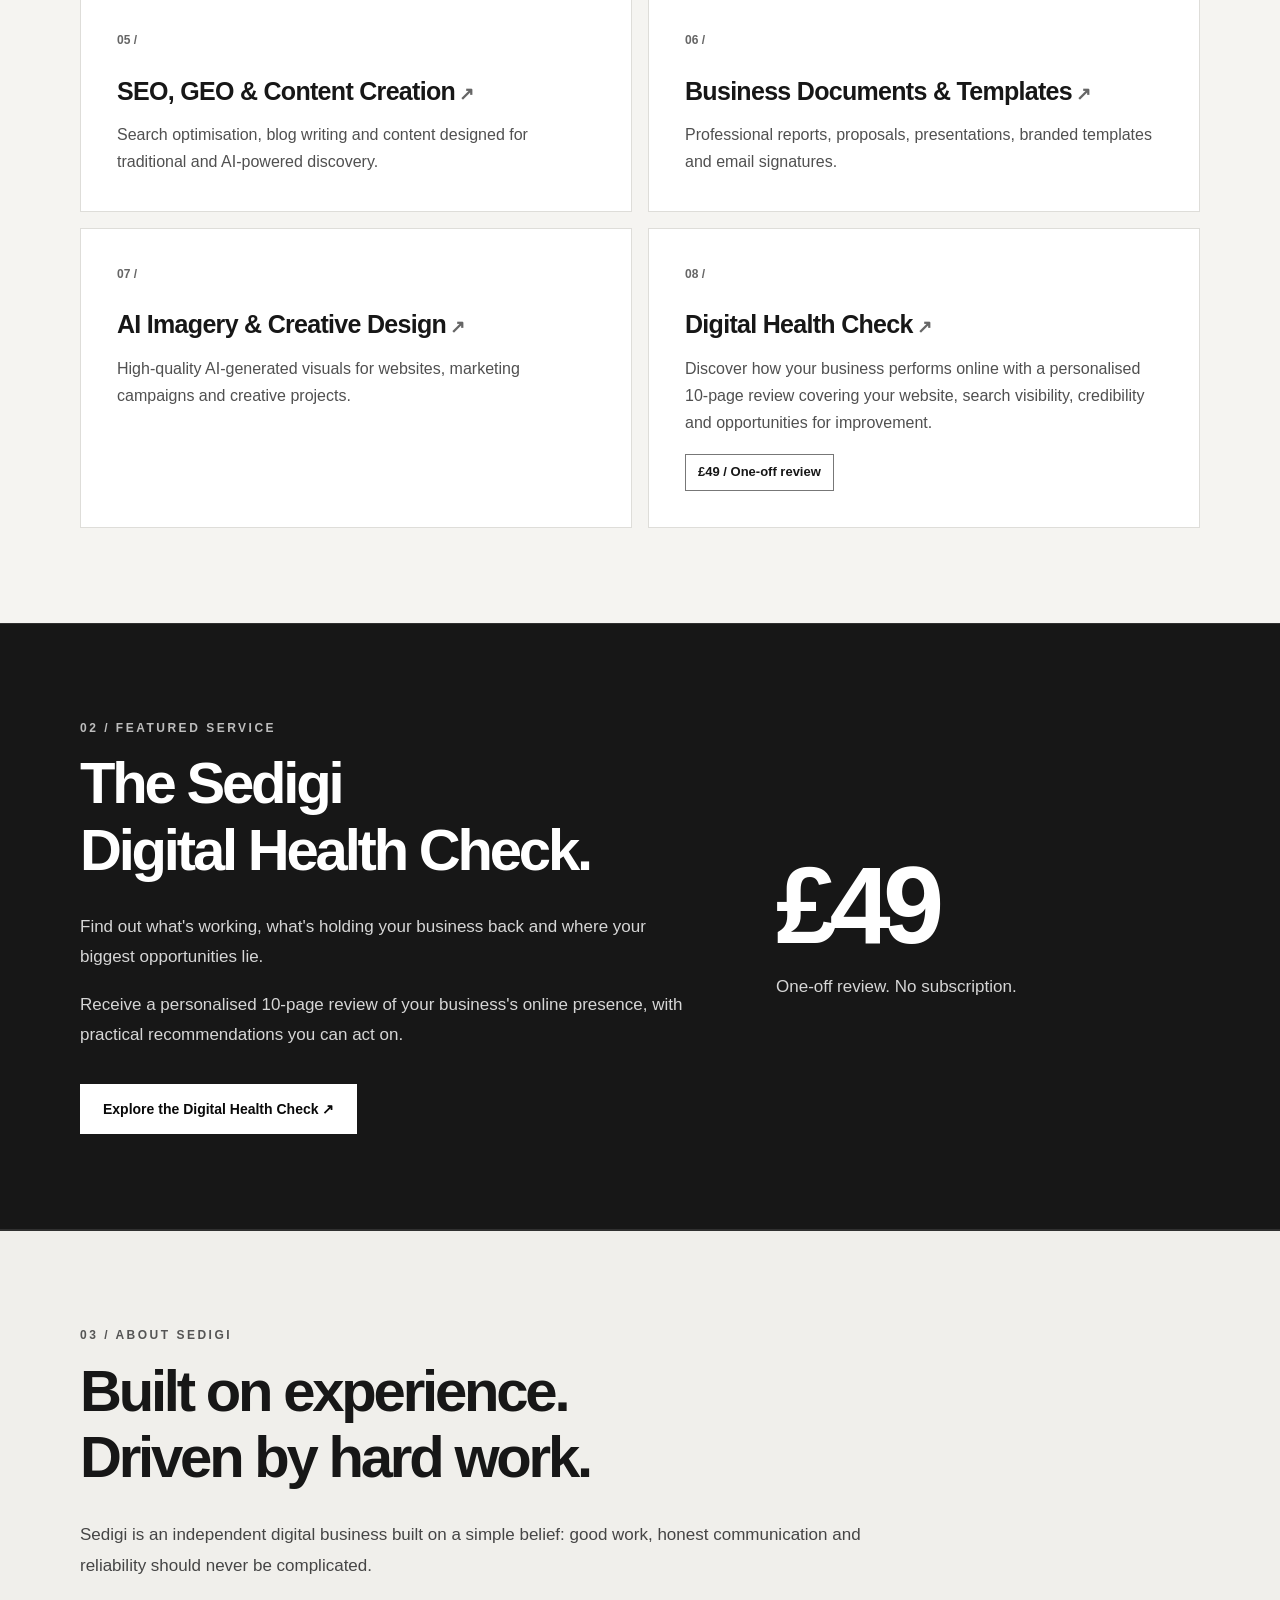
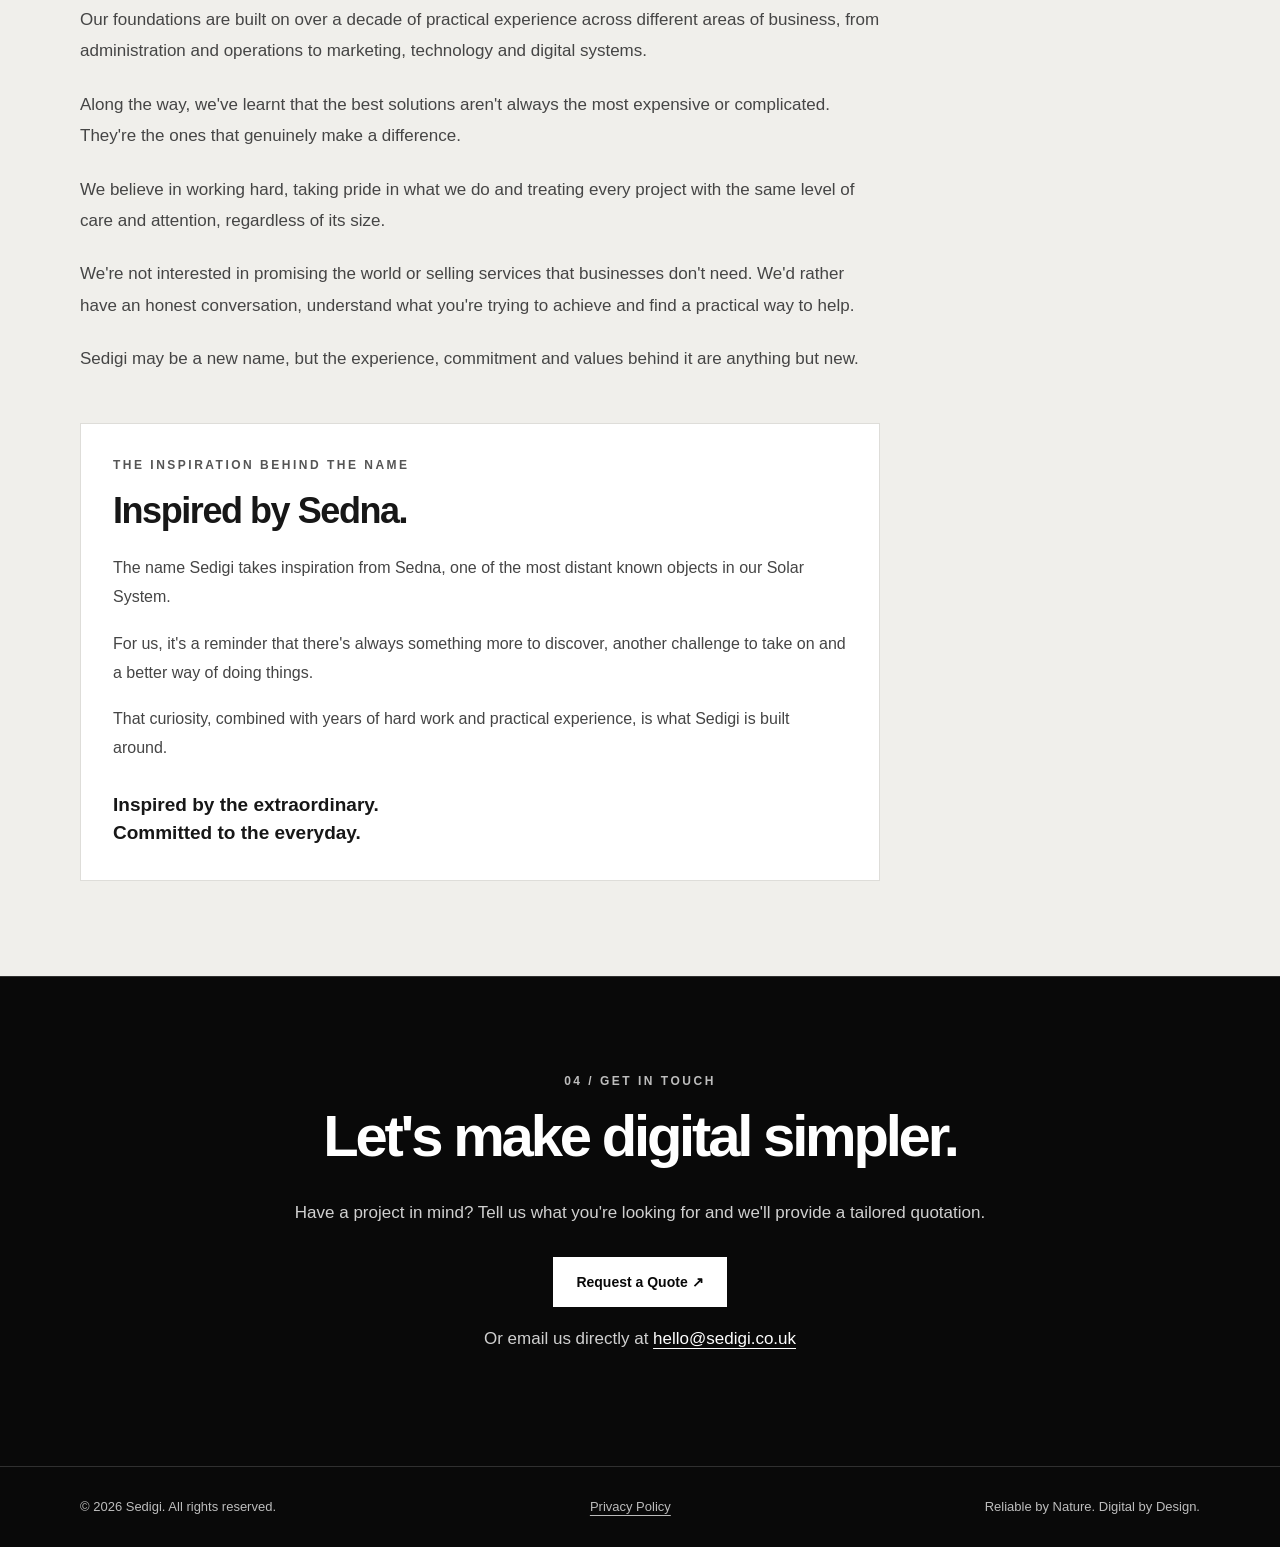
==== commit d601ebe6: "Refactor index.html for improved styling and layout Updated styling and structure for various sectio" ====
--- a/index.html
+++ b/index.html
@@ -10,6 +10,8 @@
   <meta name="description" content="Sedigi provides website design, branding, social media content, automation, SEO, GEO, AI imagery and £49 Digital Health Checks for businesses across the UK.">
   <link rel="canonical" href="https://sedigi.co.uk/">
   <link rel="icon" type="image/x-icon" href="/favicon.ico?v=5">
+
+  <!-- Existing space-dust styling -->
   <link rel="stylesheet" href="/assets/services.css?v=space-dust-1">
 
   <!-- Social sharing -->
@@ -28,6 +30,7 @@
   <meta name="twitter:description" content="Reliable by Nature. Digital by Design.">
   <meta name="twitter:image" content="https://sedigi.co.uk/assets/sedigi-social-preview.png">
 
+  <!-- Structured data -->
   <script type="application/ld+json">
   {
     "@context": "https://schema.org",
@@ -61,11 +64,16 @@
 
   <style>
     :root {
-      --bg: #090909;
-      --panel: #141414;
-      --line: #303030;
-      --text: #f5f5f5;
-      --muted: #b0b0b0;
+      --black: #090909;
+      --charcoal: #171717;
+      --white: #f5f4f1;
+      --paper: #f0efeb;
+      --card: #ffffff;
+      --ink: #171717;
+      --muted-dark: #505050;
+      --muted-light: #d0d0d0;
+      --line-dark: #303030;
+      --line-light: #deddd9;
     }
 
     *,
@@ -82,8 +90,8 @@
     body {
       margin: 0;
       min-width: 0;
-      background: var(--bg);
-      color: var(--text);
+      background: var(--black);
+      color: #fff;
       font-family: Arial, Helvetica, sans-serif;
       line-height: 1.6;
       overflow-wrap: break-word;
@@ -112,8 +120,8 @@
     .site-header {
       position: relative;
       z-index: 20;
-      background: var(--bg);
-      border-bottom: 1px solid var(--line);
+      background: var(--black);
+      border-bottom: 1px solid var(--line-dark);
     }
 
     .site-nav {
@@ -146,7 +154,7 @@
     }
 
     .nav-links a {
-      color: var(--muted);
+      color: #d0d0d0;
       text-decoration: none;
       font-size: 14px;
       font-weight: 600;
@@ -160,7 +168,7 @@
 
     .nav-links .nav-quote {
       background: #fff;
-      color: #090909;
+      color: var(--black);
       padding: 11px 17px;
       border: 1px solid #fff;
     }
@@ -175,14 +183,15 @@
       display: none;
     }
 
-    /* HERO */
+    /* DARK HERO */
 
     .hero {
+      position: relative;
       padding: 120px 0 130px;
     }
 
     .eyebrow {
-      color: var(--muted);
+      color: #bdbdbd;
       font-size: 12px;
       font-weight: 700;
       letter-spacing: 2.5px;
@@ -202,14 +211,14 @@
       max-width: 650px;
       font-size: 19px;
       line-height: 1.75;
-      color: var(--muted);
+      color: #dedede;
       margin: 0;
     }
 
     .hero-actions {
       display: flex;
+      flex-wrap: wrap;
       align-items: center;
-      flex-wrap: wrap;
       gap: 12px;
       margin-top: 30px;
     }
@@ -221,13 +230,13 @@
       min-height: 48px;
       padding: 13px 22px;
       background: #fff;
-      color: #090909;
+      color: var(--black);
       font-size: 14px;
       font-weight: 700;
       text-decoration: none;
+      text-align: center;
       border: 1px solid #fff;
       transition: background .2s ease, color .2s ease;
-      text-align: center;
     }
 
     .button:hover {
@@ -238,25 +247,25 @@
     .button-secondary {
       background: transparent;
       color: #fff;
-      border-color: #666;
+      border-color: #777;
     }
 
     .button-secondary:hover {
       background: #fff;
-      color: #090909;
+      color: var(--black);
     }
 
     a:focus-visible,
     button:focus-visible {
-      outline: 2px solid #fff;
+      outline: 2px solid currentColor;
       outline-offset: 4px;
     }
 
-    /* SECTIONS */
+    /* GENERAL SECTIONS */
 
     main > section {
+      position: relative;
       padding: 95px 0;
-      border-top: 1px solid var(--line);
     }
 
     h2 {
@@ -268,12 +277,24 @@
 
     .intro {
       max-width: 690px;
-      color: var(--muted);
       font-size: 18px;
       line-height: 1.75;
     }
 
-    /* SERVICES */
+    /* LIGHT SERVICES SECTION */
+
+    .section-light {
+      background: var(--white);
+      color: var(--ink);
+    }
+
+    .section-light .eyebrow {
+      color: #555;
+    }
+
+    .section-light .intro {
+      color: var(--muted-dark);
+    }
 
     .services {
       display: grid;
@@ -284,15 +305,18 @@
 
     .service {
       min-width: 0;
-      background: var(--panel);
-      border: 1px solid var(--line);
+      background: var(--card);
+      color: var(--ink);
+      border: 1px solid var(--line-light);
       padding: 36px;
-      transition: border-color .2s ease, transform .2s ease;
+      transition: border-color .2s ease, transform .2s ease,
+                  box-shadow .2s ease;
     }
 
     .service:hover {
-      border-color: #888;
-      transform: translateY(-2px);
+      border-color: #777;
+      transform: translateY(-3px);
+      box-shadow: 0 12px 28px rgba(0, 0, 0, .07);
     }
 
     .service-link {
@@ -302,13 +326,14 @@
     }
 
     .service-link:focus-visible {
-      outline: 2px solid #fff;
+      outline: 2px solid var(--ink);
       outline-offset: 3px;
     }
 
     .service-number {
       font-size: 12px;
-      color: #999;
+      color: #666;
+      font-weight: 700;
     }
 
     .service h3 {
@@ -321,11 +346,11 @@
     .service-link h3::after {
       content: " ↗";
       font-size: 18px;
-      color: #aaa;
+      color: #666;
     }
 
     .service p {
-      color: var(--muted);
+      color: #505050;
       margin: 0;
       font-size: 16px;
       line-height: 1.7;
@@ -335,20 +360,74 @@
       display: inline-block;
       margin-top: 18px;
       padding: 7px 12px;
-      border: 1px solid #666;
-      color: #fff;
+      border: 1px solid #777;
+      color: var(--ink);
       font-size: 13px;
       font-weight: 700;
     }
 
-    /* ABOUT */
+    /* FEATURED DIGITAL HEALTH CHECK */
+
+    .health-feature {
+      background: var(--charcoal);
+      color: #fff;
+      border-top: 1px solid var(--line-dark);
+      border-bottom: 1px solid var(--line-dark);
+    }
+
+    .health-grid {
+      display: grid;
+      grid-template-columns: minmax(0, 1.5fr) minmax(240px, 1fr);
+      gap: 60px;
+      align-items: center;
+    }
+
+    .health-feature .eyebrow {
+      color: #bdbdbd;
+    }
+
+    .health-feature p {
+      max-width: 610px;
+      color: #d6d6d6;
+      font-size: 17px;
+      line-height: 1.8;
+    }
+
+    .health-price {
+      display: inline-block;
+      font-size: clamp(70px, 9vw, 110px);
+      font-weight: 800;
+      line-height: 1;
+      letter-spacing: -.07em;
+    }
+
+    .health-price-caption {
+      margin: 12px 0 0;
+      color: #cfcfcf;
+      font-size: 14px;
+    }
+
+    .health-feature .button {
+      margin-top: 16px;
+    }
+
+    /* LIGHT ABOUT SECTION */
+
+    .about-section {
+      background: var(--paper);
+      color: var(--ink);
+    }
+
+    .about-section .eyebrow {
+      color: #555;
+    }
 
     .about-content {
       max-width: 800px;
     }
 
     .about-content > p {
-      color: var(--muted);
+      color: #454545;
       font-size: 17px;
       line-height: 1.85;
       margin: 0 0 22px;
@@ -357,8 +436,8 @@
     .about-inspiration {
       margin-top: 48px;
       padding: 32px;
-      background: var(--panel);
-      border: 1px solid var(--line);
+      background: #fff;
+      border: 1px solid var(--line-light);
     }
 
     .about-inspiration h3 {
@@ -369,24 +448,27 @@
     }
 
     .about-inspiration p {
-      color: var(--muted);
+      color: #454545;
       font-size: 16px;
       line-height: 1.8;
       margin: 0 0 18px;
     }
 
     .about-inspiration .about-statement {
-      color: #fff;
+      color: var(--ink);
       font-weight: 700;
       font-size: 19px;
       line-height: 1.5;
       margin: 28px 0 0;
     }
 
-    /* CONTACT */
+    /* DARK CONTACT SECTION */
 
     .contact {
+      background: var(--black);
+      color: #fff;
       text-align: center;
+      border-top: 1px solid var(--line-dark);
     }
 
     .contact .container {
@@ -394,7 +476,7 @@
     }
 
     .contact p {
-      color: var(--muted);
+      color: #d0d0d0;
       font-size: 17px;
       line-height: 1.75;
     }
@@ -412,9 +494,10 @@
     /* FOOTER */
 
     footer {
+      background: var(--black);
       padding: 30px 0;
-      border-top: 1px solid var(--line);
-      color: var(--muted);
+      border-top: 1px solid var(--line-dark);
+      color: #bdbdbd;
       font-size: 13px;
     }
 
@@ -443,6 +526,10 @@
 
       .service {
         padding: 28px;
+      }
+
+      .health-grid {
+        gap: 35px;
       }
     }
 
@@ -477,7 +564,7 @@
         padding: 9px 12px;
         background: transparent;
         color: #fff;
-        border: 1px solid #555;
+        border: 1px solid #777;
         cursor: pointer;
         font-size: 14px;
         font-weight: 700;
@@ -505,7 +592,7 @@
         align-items: stretch;
         gap: 0;
         padding: 8px 0 18px;
-        border-top: 1px solid var(--line);
+        border-top: 1px solid var(--line-dark);
       }
 
       .nav-links.is-open {
@@ -590,6 +677,23 @@
 
       .service p {
         font-size: 15px;
+      }
+
+      .health-grid {
+        grid-template-columns: 1fr;
+        gap: 25px;
+      }
+
+      .health-feature p {
+        font-size: 16px;
+      }
+
+      .health-price {
+        font-size: 76px;
+      }
+
+      .health-feature .button {
+        width: 100%;
       }
 
       .about-content > p {
@@ -742,14 +846,12 @@
 
   </div>
 
-  <!-- SERVICES -->
-
-  <section id="services">
+  <!-- SERVICES — LIGHT -->
+
+  <section id="services" class="section-light">
     <div class="container">
 
-      <div class="eyebrow">
-        01 / What we do
-      </div>
+      <div class="eyebrow">01 / What we do</div>
 
       <h2>
         Digital solutions.<br>
@@ -764,135 +866,86 @@
 
       <div class="services">
 
-        <!-- SERVICE 01 -->
-
-        <a
-          class="service service-link"
-          href="/services/branding-logo-design/"
-        >
+        <a class="service service-link"
+           href="/services/branding-logo-design/">
           <div class="service-number">01 /</div>
-
           <h3>Branding &amp; Logo Design</h3>
-
           <p>
             Distinctive logos, brand identities and visual assets
             that help your business make the right impression.
           </p>
         </a>
 
-        <!-- SERVICE 02 -->
-
-        <a
-          class="service service-link"
-          href="/services/social-media-design-content/"
-        >
+        <a class="service service-link"
+           href="/services/social-media-design-content/">
           <div class="service-number">02 /</div>
-
           <h3>Social Media Design &amp; Content</h3>
-
           <p>
             Professional graphics, branded templates and
             engaging content tailored to your audience.
           </p>
         </a>
 
-        <!-- SERVICE 03 -->
-
-        <a
-          class="service service-link"
-          href="/services/website-design/"
-        >
+        <a class="service service-link"
+           href="/services/website-design/">
           <div class="service-number">03 /</div>
-
           <h3>Website Design &amp; Development</h3>
-
           <p>
             Modern, responsive websites designed around your
             business, your customers and your goals.
           </p>
         </a>
 
-        <!-- SERVICE 04 -->
-
-        <a
-          class="service service-link"
-          href="/services/automation-business-tools/"
-        >
+        <a class="service service-link"
+           href="/services/automation-business-tools/">
           <div class="service-number">04 /</div>
-
           <h3>Automation &amp; Business Tools</h3>
-
           <p>
             Custom spreadsheets, reporting dashboards and
             practical automation to simplify everyday tasks.
           </p>
         </a>
 
-        <!-- SERVICE 05 -->
-
-        <a
-          class="service service-link"
-          href="/services/seo-geo-content/"
-        >
+        <a class="service service-link"
+           href="/services/seo-geo-content/">
           <div class="service-number">05 /</div>
-
           <h3>SEO, GEO &amp; Content Creation</h3>
-
           <p>
             Search optimisation, blog writing and content
             designed for traditional and AI-powered discovery.
           </p>
         </a>
 
-        <!-- SERVICE 06 -->
-
-        <a
-          class="service service-link"
-          href="/services/business-documents-templates/"
-        >
+        <a class="service service-link"
+           href="/services/business-documents-templates/">
           <div class="service-number">06 /</div>
-
           <h3>Business Documents &amp; Templates</h3>
-
           <p>
             Professional reports, proposals, presentations,
             branded templates and email signatures.
           </p>
         </a>
 
-        <!-- SERVICE 07 -->
-
-        <a
-          class="service service-link"
-          href="/services/ai-imagery-creative-design/"
-        >
+        <a class="service service-link"
+           href="/services/ai-imagery-creative-design/">
           <div class="service-number">07 /</div>
-
           <h3>AI Imagery &amp; Creative Design</h3>
-
           <p>
             High-quality AI-generated visuals for websites,
             marketing campaigns and creative projects.
           </p>
         </a>
 
-        <!-- SERVICE 08 -->
-
-        <a
-          class="service service-link"
-          href="/services/digital-health-check/"
-        >
+        <a class="service service-link"
+           href="/services/digital-health-check/">
           <div class="service-number">08 /</div>
-
           <h3>Digital Health Check</h3>
-
           <p>
             Discover how your business performs online with
             a personalised 10-page review covering your
             website, search visibility, credibility and
             opportunities for improvement.
           </p>
-
           <span class="service-price">
             £49 / One-off review
           </span>
@@ -903,13 +956,57 @@
     </div>
   </section>
 
-  <!-- ABOUT -->
-
-  <section id="about">
+  <!-- FEATURED PRODUCT — DARK -->
+
+  <section class="health-feature"
+           aria-labelledby="health-feature-title">
+    <div class="container health-grid">
+
+      <div>
+        <div class="eyebrow">
+          02 / Featured Service
+        </div>
+
+        <h2 id="health-feature-title">
+          The Sedigi<br>
+          Digital Health Check.
+        </h2>
+
+        <p>
+          Find out what's working, what's holding your
+          business back and where your biggest
+          opportunities lie.
+        </p>
+
+        <p>
+          Receive a personalised 10-page review of your
+          business's online presence, with practical
+          recommendations you can act on.
+        </p>
+
+        <a class="button"
+           href="/services/digital-health-check/">
+          Explore the Digital Health Check ↗
+        </a>
+      </div>
+
+      <div>
+        <div class="health-price">£49</div>
+        <p class="health-price-caption">
+          One-off review. No subscription.
+        </p>
+      </div>
+
+    </div>
+  </section>
+
+  <!-- ABOUT — LIGHT -->
+
+  <section id="about" class="about-section">
     <div class="container">
 
       <div class="eyebrow">
-        02 / About Sedigi
+        03 / About Sedigi
       </div>
 
       <h2>
@@ -994,13 +1091,13 @@
     </div>
   </section>
 
-  <!-- CONTACT -->
+  <!-- CONTACT — DARK -->
 
   <section id="contact" class="contact">
     <div class="container">
 
       <div class="eyebrow">
-        03 / Get in touch
+        04 / Get in touch
       </div>
 
       <h2>Let's make digital simpler.</h2>
@@ -1028,13 +1125,9 @@
 
 <footer>
   <div class="container footer-inner">
-
     <span>© 2026 Sedigi. All rights reserved.</span>
-
     <a href="/privacy/">Privacy Policy</a>
-
     <span>Reliable by Nature. Digital by Design.</span>
-
   </div>
 </footer>
 
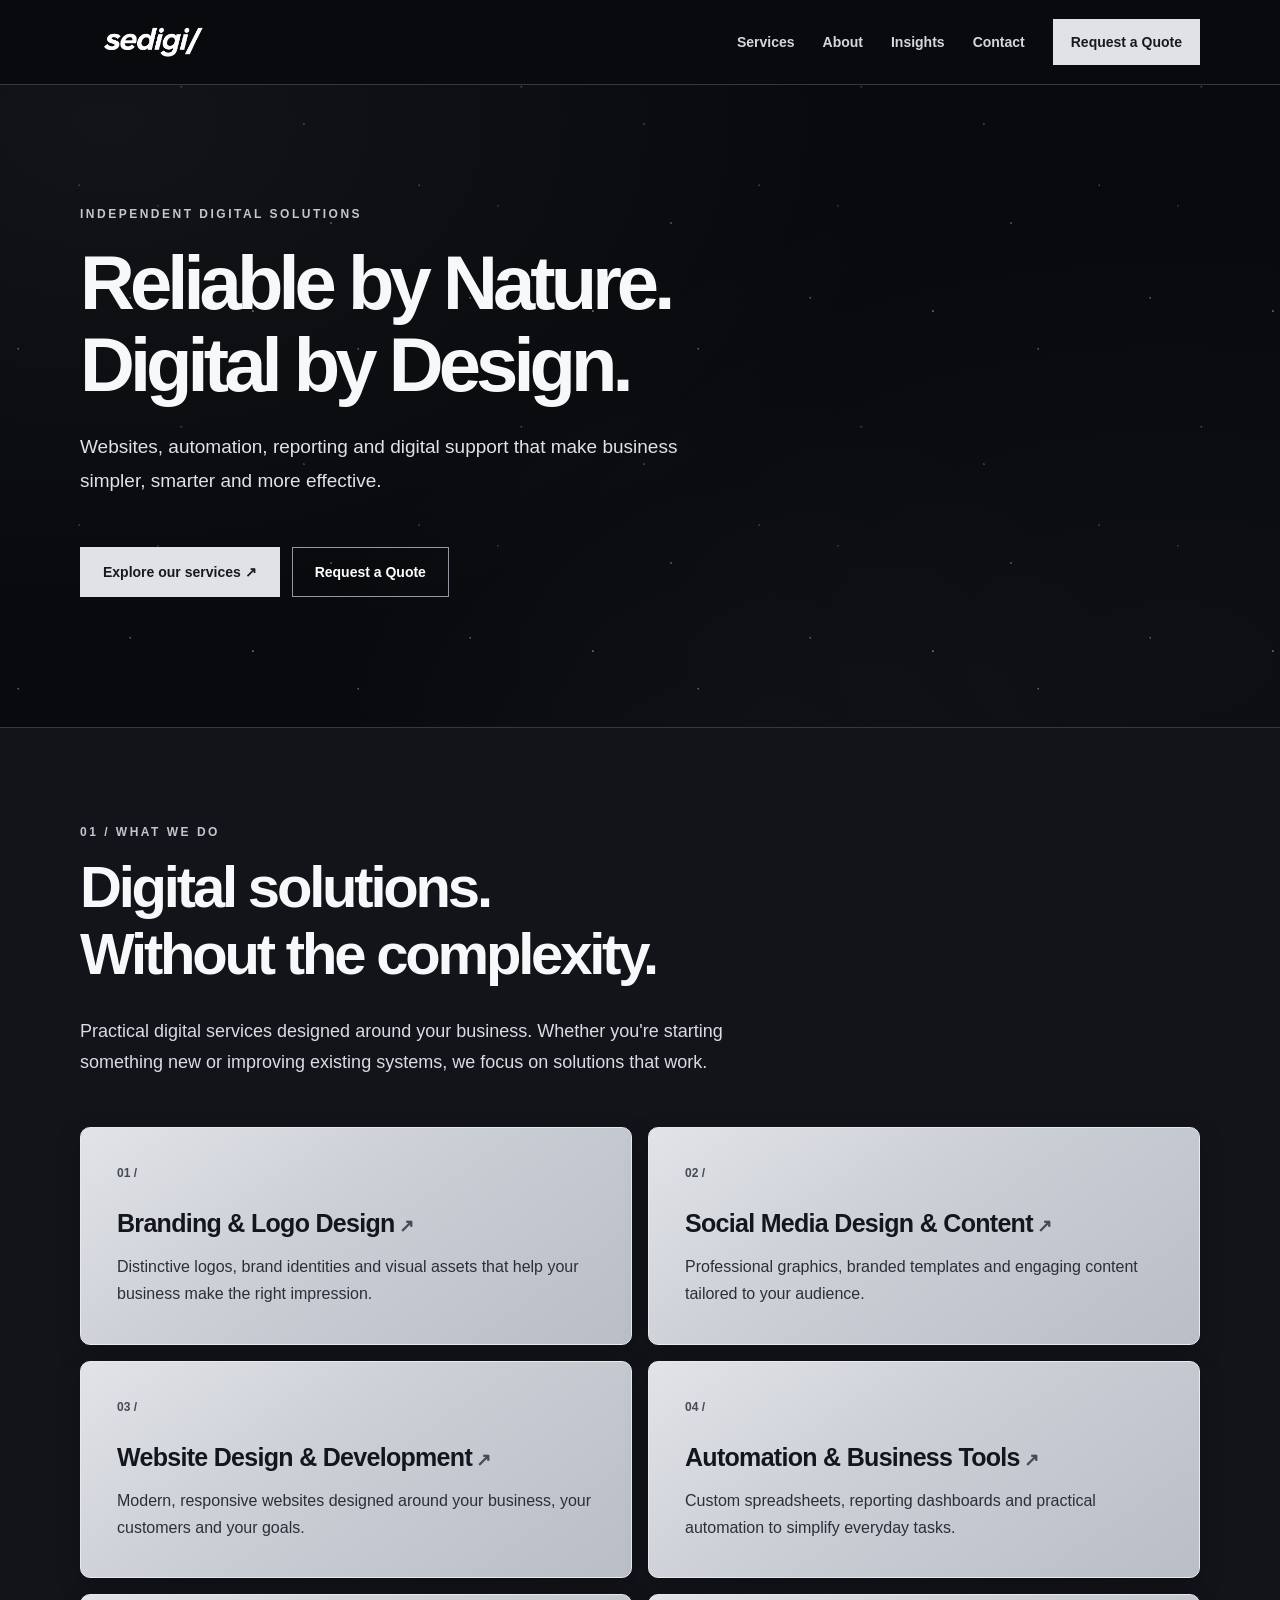
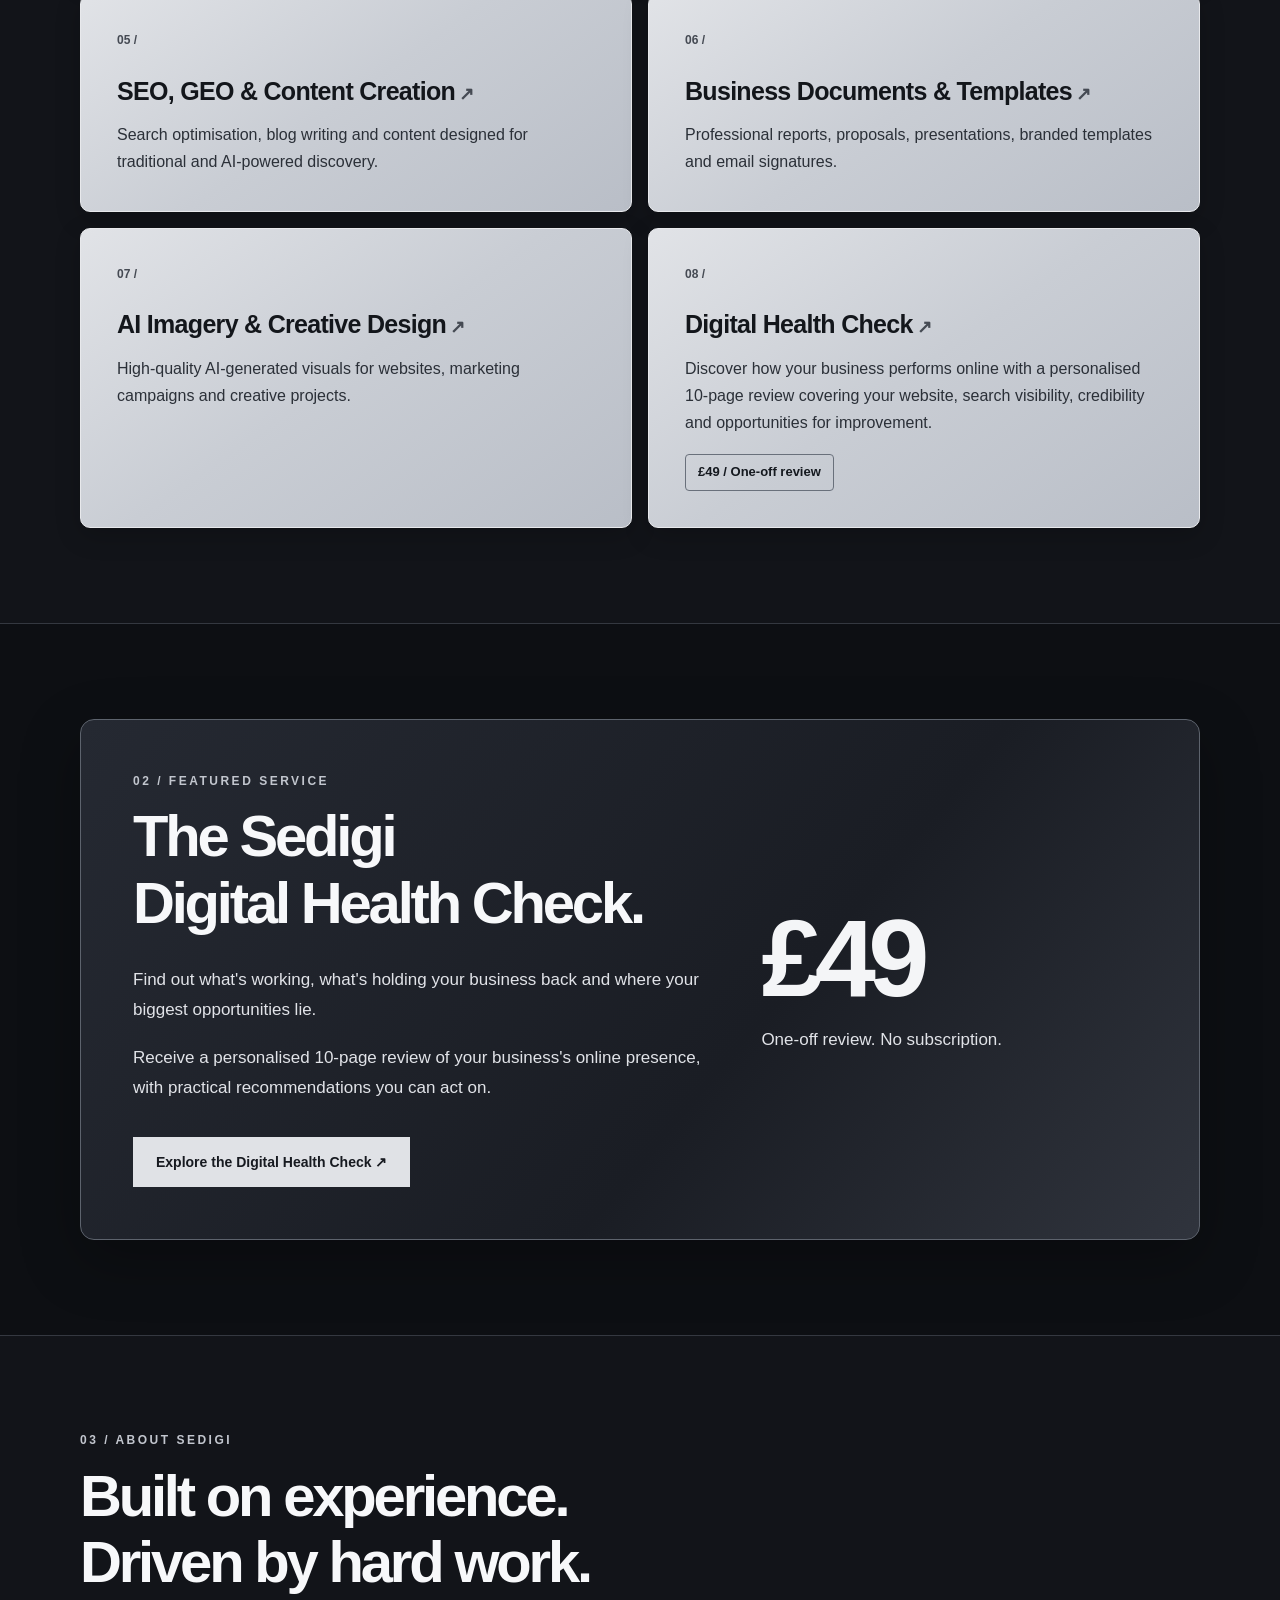
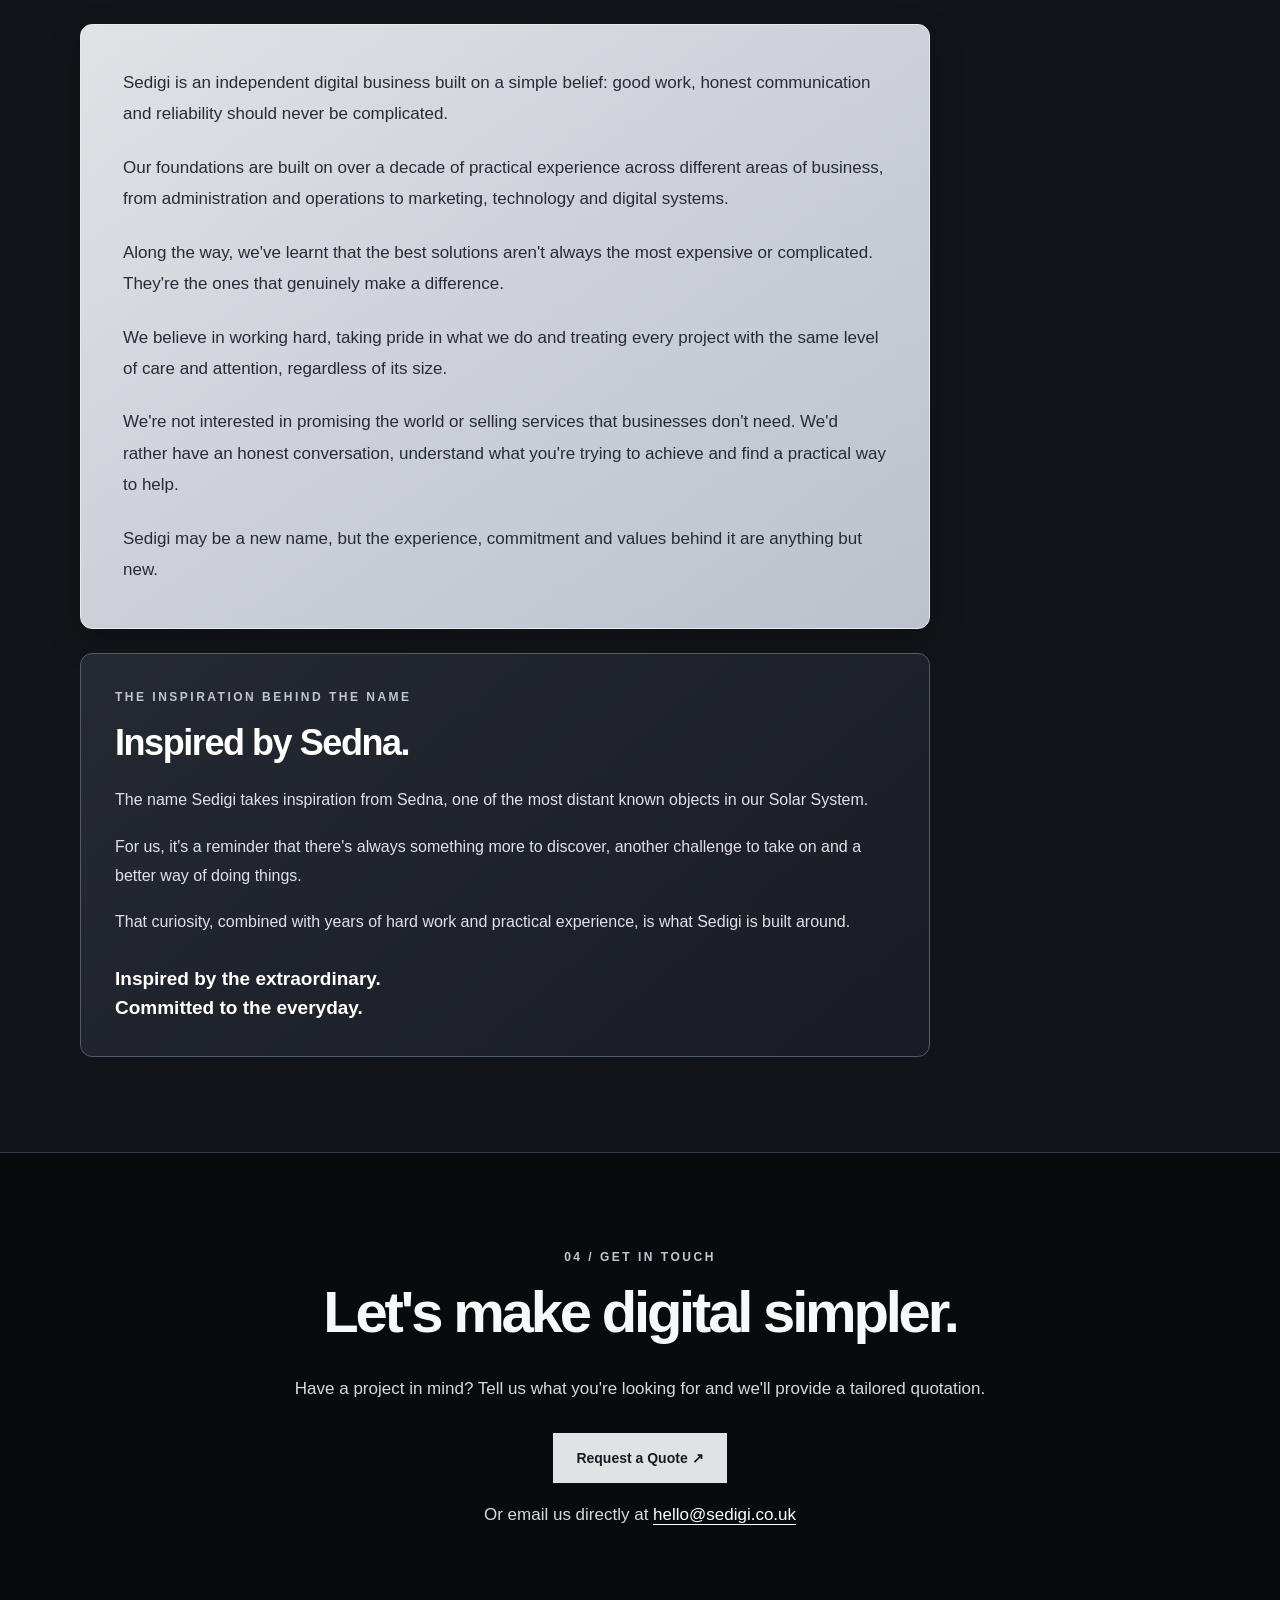
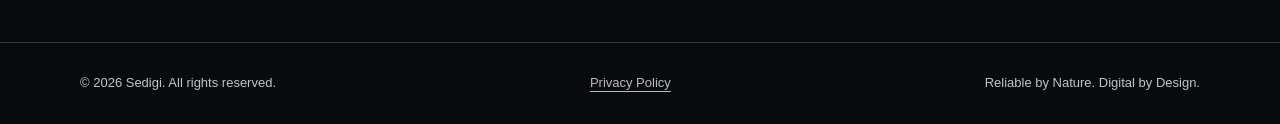
==== commit 25cb9adf: "Refactor index.html for design and structure updates Updated styling and structure in index.html for" ====
--- a/index.html
+++ b/index.html
@@ -11,7 +11,6 @@
   <link rel="canonical" href="https://sedigi.co.uk/">
   <link rel="icon" type="image/x-icon" href="/favicon.ico?v=5">
 
-  <!-- Existing space-dust styling -->
   <link rel="stylesheet" href="/assets/services.css?v=space-dust-1">
 
   <!-- Social sharing -->
@@ -64,16 +63,17 @@
 
   <style>
     :root {
-      --black: #090909;
-      --charcoal: #171717;
-      --white: #f5f4f1;
-      --paper: #f0efeb;
-      --card: #ffffff;
-      --ink: #171717;
-      --muted-dark: #505050;
-      --muted-light: #d0d0d0;
-      --line-dark: #303030;
-      --line-light: #deddd9;
+      --bg: #090a0d;
+      --surface: #121419;
+      --surface-raised: #1b1e25;
+      --silver: #c9cdd4;
+      --silver-light: #e0e2e6;
+      --silver-dark: #aeb4be;
+      --ink: #171a20;
+      --ink-soft: #30343c;
+      --white: #f7f8fa;
+      --muted: #d0d3da;
+      --line: #343840;
     }
 
     *,
@@ -83,6 +83,7 @@
     }
 
     html {
+      scroll-behaviour: smooth;
       scroll-behavior: smooth;
       scroll-padding-top: 90px;
     }
@@ -90,8 +91,8 @@
     body {
       margin: 0;
       min-width: 0;
-      background: var(--black);
-      color: #fff;
+      background: var(--bg);
+      color: var(--white);
       font-family: Arial, Helvetica, sans-serif;
       line-height: 1.6;
       overflow-wrap: break-word;
@@ -115,13 +116,13 @@
       margin-inline: auto;
     }
 
-    /* HEADER */
+    /* NAVIGATION */
 
     .site-header {
       position: relative;
       z-index: 20;
-      background: var(--black);
-      border-bottom: 1px solid var(--line-dark);
+      background: #090a0d;
+      border-bottom: 1px solid var(--line);
     }
 
     .site-nav {
@@ -154,7 +155,7 @@
     }
 
     .nav-links a {
-      color: #d0d0d0;
+      color: #d4d7dd;
       text-decoration: none;
       font-size: 14px;
       font-weight: 600;
@@ -167,23 +168,22 @@
     }
 
     .nav-links .nav-quote {
+      background: var(--silver-light);
+      color: var(--ink);
+      padding: 11px 17px;
+      border: 1px solid var(--silver-light);
+    }
+
+    .nav-links .nav-quote:hover {
       background: #fff;
-      color: var(--black);
-      padding: 11px 17px;
-      border: 1px solid #fff;
-    }
-
-    .nav-links .nav-quote:hover,
-    .nav-links .nav-quote:focus-visible {
-      background: transparent;
-      color: #fff;
+      color: var(--ink);
     }
 
     .menu-toggle {
       display: none;
     }
 
-    /* DARK HERO */
+    /* HERO */
 
     .hero {
       position: relative;
@@ -191,7 +191,7 @@
     }
 
     .eyebrow {
-      color: #bdbdbd;
+      color: #c2c6ce;
       font-size: 12px;
       font-weight: 700;
       letter-spacing: 2.5px;
@@ -211,14 +211,14 @@
       max-width: 650px;
       font-size: 19px;
       line-height: 1.75;
-      color: #dedede;
+      color: #e0e2e6;
       margin: 0;
     }
 
     .hero-actions {
       display: flex;
+      align-items: center;
       flex-wrap: wrap;
-      align-items: center;
       gap: 12px;
       margin-top: 30px;
     }
@@ -229,30 +229,30 @@
       justify-content: center;
       min-height: 48px;
       padding: 13px 22px;
-      background: #fff;
-      color: var(--black);
+      background: var(--silver-light);
+      color: var(--ink);
       font-size: 14px;
       font-weight: 700;
       text-decoration: none;
       text-align: center;
-      border: 1px solid #fff;
+      border: 1px solid var(--silver-light);
       transition: background .2s ease, color .2s ease;
     }
 
     .button:hover {
-      background: transparent;
-      color: #fff;
+      background: #fff;
+      color: var(--ink);
     }
 
     .button-secondary {
       background: transparent;
       color: #fff;
-      border-color: #777;
+      border-color: #9298a2;
     }
 
     .button-secondary:hover {
-      background: #fff;
-      color: var(--black);
+      background: var(--silver-light);
+      color: var(--ink);
     }
 
     a:focus-visible,
@@ -261,11 +261,12 @@
       outline-offset: 4px;
     }
 
-    /* GENERAL SECTIONS */
+    /* SECTION STRUCTURE */
 
     main > section {
       position: relative;
       padding: 95px 0;
+      border-top: 1px solid var(--line);
     }
 
     h2 {
@@ -277,23 +278,15 @@
 
     .intro {
       max-width: 690px;
+      color: #d9dce2;
       font-size: 18px;
       line-height: 1.75;
     }
 
-    /* LIGHT SERVICES SECTION */
-
-    .section-light {
-      background: var(--white);
-      color: var(--ink);
-    }
-
-    .section-light .eyebrow {
-      color: #555;
-    }
-
-    .section-light .intro {
-      color: var(--muted-dark);
+    /* SERVICES */
+
+    .services-section {
+      background: var(--surface);
     }
 
     .services {
@@ -305,34 +298,41 @@
 
     .service {
       min-width: 0;
-      background: var(--card);
+      position: relative;
+      background: linear-gradient(
+        145deg,
+        #e1e3e7 0%,
+        #c9cdd4 48%,
+        #b9bec7 100%
+      );
       color: var(--ink);
-      border: 1px solid var(--line-light);
+      border: 1px solid #e8e9ec;
+      border-radius: 10px;
       padding: 36px;
-      transition: border-color .2s ease, transform .2s ease,
+      box-shadow: 0 8px 26px rgba(0,0,0,.18);
+      transition: transform .2s ease,
                   box-shadow .2s ease;
     }
 
     .service:hover {
-      border-color: #777;
       transform: translateY(-3px);
-      box-shadow: 0 12px 28px rgba(0, 0, 0, .07);
+      box-shadow: 0 15px 35px rgba(0,0,0,.3);
     }
 
     .service-link {
       display: block;
       text-decoration: none;
-      color: inherit;
+      color: var(--ink);
     }
 
     .service-link:focus-visible {
-      outline: 2px solid var(--ink);
-      outline-offset: 3px;
+      outline: 3px solid #fff;
+      outline-offset: 4px;
     }
 
     .service-number {
       font-size: 12px;
-      color: #666;
+      color: #454a53;
       font-weight: 700;
     }
 
@@ -341,16 +341,17 @@
       line-height: 1.25;
       margin: 25px 0 14px;
       letter-spacing: -.7px;
+      color: #13161b;
     }
 
     .service-link h3::after {
       content: " ↗";
       font-size: 18px;
-      color: #666;
+      color: #454a53;
     }
 
     .service p {
-      color: #505050;
+      color: #2b3038;
       margin: 0;
       font-size: 16px;
       line-height: 1.7;
@@ -360,35 +361,42 @@
       display: inline-block;
       margin-top: 18px;
       padding: 7px 12px;
-      border: 1px solid #777;
-      color: var(--ink);
+      border: 1px solid #69707b;
+      border-radius: 4px;
+      color: #15191f;
       font-size: 13px;
       font-weight: 700;
     }
 
-    /* FEATURED DIGITAL HEALTH CHECK */
+    /* FEATURED PRODUCT */
 
     .health-feature {
-      background: var(--charcoal);
-      color: #fff;
-      border-top: 1px solid var(--line-dark);
-      border-bottom: 1px solid var(--line-dark);
+      background: #0d0f13;
+    }
+
+    .health-panel {
+      background: linear-gradient(
+        130deg,
+        #252932 0%,
+        #1a1d24 60%,
+        #30343d 100%
+      );
+      border: 1px solid #5d636d;
+      border-radius: 14px;
+      padding: 52px;
+      box-shadow: 0 20px 60px rgba(0,0,0,.28);
     }
 
     .health-grid {
       display: grid;
-      grid-template-columns: minmax(0, 1.5fr) minmax(240px, 1fr);
-      gap: 60px;
+      grid-template-columns: minmax(0, 1.5fr) minmax(220px, 1fr);
+      gap: 50px;
       align-items: center;
-    }
-
-    .health-feature .eyebrow {
-      color: #bdbdbd;
     }
 
     .health-feature p {
       max-width: 610px;
-      color: #d6d6d6;
+      color: #e1e3e8;
       font-size: 17px;
       line-height: 1.8;
     }
@@ -399,11 +407,12 @@
       font-weight: 800;
       line-height: 1;
       letter-spacing: -.07em;
+      color: #f4f5f7;
     }
 
     .health-price-caption {
       margin: 12px 0 0;
-      color: #cfcfcf;
+      color: #d2d5dc;
       font-size: 14px;
     }
 
@@ -411,33 +420,50 @@
       margin-top: 16px;
     }
 
-    /* LIGHT ABOUT SECTION */
+    /* ABOUT */
 
     .about-section {
-      background: var(--paper);
-      color: var(--ink);
-    }
-
-    .about-section .eyebrow {
-      color: #555;
+      background: var(--surface);
     }
 
     .about-content {
-      max-width: 800px;
-    }
-
-    .about-content > p {
-      color: #454545;
+      max-width: 850px;
+    }
+
+    .about-panel {
+      background: linear-gradient(
+        145deg,
+        #e0e2e6 0%,
+        #c9cdd4 60%,
+        #bdc2ca 100%
+      );
+      border: 1px solid #e9eaed;
+      border-radius: 12px;
+      padding: 42px;
+      box-shadow: 0 12px 35px rgba(0,0,0,.2);
+    }
+
+    .about-panel > p {
+      color: #272c34;
       font-size: 17px;
       line-height: 1.85;
       margin: 0 0 22px;
     }
 
+    .about-panel > p:last-child {
+      margin-bottom: 0;
+    }
+
     .about-inspiration {
-      margin-top: 48px;
-      padding: 32px;
-      background: #fff;
-      border: 1px solid var(--line-light);
+      margin-top: 24px;
+      padding: 34px;
+      background: linear-gradient(
+        140deg,
+        #252932,
+        #191c23
+      );
+      border: 1px solid #555b66;
+      border-radius: 12px;
     }
 
     .about-inspiration h3 {
@@ -445,30 +471,29 @@
       line-height: 1.2;
       letter-spacing: -.04em;
       margin: 14px 0 22px;
+      color: #fff;
     }
 
     .about-inspiration p {
-      color: #454545;
+      color: #e0e2e7;
       font-size: 16px;
       line-height: 1.8;
       margin: 0 0 18px;
     }
 
     .about-inspiration .about-statement {
-      color: var(--ink);
+      color: #fff;
       font-weight: 700;
       font-size: 19px;
       line-height: 1.5;
       margin: 28px 0 0;
     }
 
-    /* DARK CONTACT SECTION */
+    /* CONTACT */
 
     .contact {
-      background: var(--black);
-      color: #fff;
+      background: #090a0d;
       text-align: center;
-      border-top: 1px solid var(--line-dark);
     }
 
     .contact .container {
@@ -476,7 +501,7 @@
     }
 
     .contact p {
-      color: #d0d0d0;
+      color: #d6d9df;
       font-size: 17px;
       line-height: 1.75;
     }
@@ -494,10 +519,10 @@
     /* FOOTER */
 
     footer {
-      background: var(--black);
+      background: #090a0d;
       padding: 30px 0;
-      border-top: 1px solid var(--line-dark);
-      color: #bdbdbd;
+      border-top: 1px solid var(--line);
+      color: #c0c4cb;
       font-size: 13px;
     }
 
@@ -529,7 +554,11 @@
       }
 
       .health-grid {
-        gap: 35px;
+        gap: 30px;
+      }
+
+      .health-panel {
+        padding: 36px;
       }
     }
 
@@ -564,7 +593,7 @@
         padding: 9px 12px;
         background: transparent;
         color: #fff;
-        border: 1px solid #777;
+        border: 1px solid #777e89;
         cursor: pointer;
         font-size: 14px;
         font-weight: 700;
@@ -592,7 +621,7 @@
         align-items: stretch;
         gap: 0;
         padding: 8px 0 18px;
-        border-top: 1px solid var(--line-dark);
+        border-top: 1px solid var(--line);
       }
 
       .nav-links.is-open {
@@ -605,14 +634,14 @@
         min-height: 48px;
         padding: 12px 4px;
         font-size: 15px;
-        border-bottom: 1px solid #252525;
+        border-bottom: 1px solid #292d35;
       }
 
       .nav-links .nav-quote {
         justify-content: center;
         margin-top: 14px;
         padding: 13px 18px;
-        border: 1px solid #fff;
+        border: 1px solid var(--silver-light);
       }
 
       .hero {
@@ -668,6 +697,7 @@
 
       .service {
         padding: 25px 23px;
+        border-radius: 9px;
       }
 
       .service h3 {
@@ -679,9 +709,13 @@
         font-size: 15px;
       }
 
+      .health-panel {
+        padding: 26px 22px;
+      }
+
       .health-grid {
         grid-template-columns: 1fr;
-        gap: 25px;
+        gap: 24px;
       }
 
       .health-feature p {
@@ -696,14 +730,17 @@
         width: 100%;
       }
 
-      .about-content > p {
+      .about-panel {
+        padding: 25px 22px;
+      }
+
+      .about-panel > p {
         font-size: 16px;
         line-height: 1.8;
       }
 
       .about-inspiration {
-        padding: 24px 21px;
-        margin-top: 34px;
+        padding: 25px 22px;
       }
 
       .about-inspiration h3 {
@@ -744,8 +781,11 @@
         font-size: 35px;
       }
 
-      .service {
-        padding: 22px 19px;
+      .service,
+      .about-panel,
+      .about-inspiration,
+      .health-panel {
+        padding: 21px 18px;
       }
 
       .service h3 {
@@ -846,12 +886,14 @@
 
   </div>
 
-  <!-- SERVICES — LIGHT -->
-
-  <section id="services" class="section-light">
+  <!-- SERVICES -->
+
+  <section id="services" class="services-section">
     <div class="container">
 
-      <div class="eyebrow">01 / What we do</div>
+      <div class="eyebrow">
+        01 / What we do
+      </div>
 
       <h2>
         Digital solutions.<br>
@@ -956,51 +998,57 @@
     </div>
   </section>
 
-  <!-- FEATURED PRODUCT — DARK -->
+  <!-- FEATURED PRODUCT -->
 
   <section class="health-feature"
            aria-labelledby="health-feature-title">
-    <div class="container health-grid">
-
-      <div>
-        <div class="eyebrow">
-          02 / Featured Service
+    <div class="container">
+
+      <div class="health-panel">
+        <div class="health-grid">
+
+          <div>
+            <div class="eyebrow">
+              02 / Featured Service
+            </div>
+
+            <h2 id="health-feature-title">
+              The Sedigi<br>
+              Digital Health Check.
+            </h2>
+
+            <p>
+              Find out what's working, what's holding your
+              business back and where your biggest
+              opportunities lie.
+            </p>
+
+            <p>
+              Receive a personalised 10-page review of your
+              business's online presence, with practical
+              recommendations you can act on.
+            </p>
+
+            <a class="button"
+               href="/services/digital-health-check/">
+              Explore the Digital Health Check ↗
+            </a>
+          </div>
+
+          <div>
+            <div class="health-price">£49</div>
+            <p class="health-price-caption">
+              One-off review. No subscription.
+            </p>
+          </div>
+
         </div>
-
-        <h2 id="health-feature-title">
-          The Sedigi<br>
-          Digital Health Check.
-        </h2>
-
-        <p>
-          Find out what's working, what's holding your
-          business back and where your biggest
-          opportunities lie.
-        </p>
-
-        <p>
-          Receive a personalised 10-page review of your
-          business's online presence, with practical
-          recommendations you can act on.
-        </p>
-
-        <a class="button"
-           href="/services/digital-health-check/">
-          Explore the Digital Health Check ↗
-        </a>
-      </div>
-
-      <div>
-        <div class="health-price">£49</div>
-        <p class="health-price-caption">
-          One-off review. No subscription.
-        </p>
       </div>
 
     </div>
   </section>
 
-  <!-- ABOUT — LIGHT -->
+  <!-- ABOUT -->
 
   <section id="about" class="about-section">
     <div class="container">
@@ -1016,42 +1064,46 @@
 
       <div class="about-content">
 
-        <p>
-          Sedigi is an independent digital business built on a
-          simple belief: good work, honest communication and
-          reliability should never be complicated.
-        </p>
-
-        <p>
-          Our foundations are built on over a decade of practical
-          experience across different areas of business, from
-          administration and operations to marketing, technology
-          and digital systems.
-        </p>
-
-        <p>
-          Along the way, we've learnt that the best solutions
-          aren't always the most expensive or complicated.
-          They're the ones that genuinely make a difference.
-        </p>
-
-        <p>
-          We believe in working hard, taking pride in what we
-          do and treating every project with the same level
-          of care and attention, regardless of its size.
-        </p>
-
-        <p>
-          We're not interested in promising the world or selling
-          services that businesses don't need. We'd rather have
-          an honest conversation, understand what you're trying
-          to achieve and find a practical way to help.
-        </p>
-
-        <p>
-          Sedigi may be a new name, but the experience,
-          commitment and values behind it are anything but new.
-        </p>
+        <div class="about-panel">
+
+          <p>
+            Sedigi is an independent digital business built on a
+            simple belief: good work, honest communication and
+            reliability should never be complicated.
+          </p>
+
+          <p>
+            Our foundations are built on over a decade of practical
+            experience across different areas of business, from
+            administration and operations to marketing, technology
+            and digital systems.
+          </p>
+
+          <p>
+            Along the way, we've learnt that the best solutions
+            aren't always the most expensive or complicated.
+            They're the ones that genuinely make a difference.
+          </p>
+
+          <p>
+            We believe in working hard, taking pride in what we
+            do and treating every project with the same level
+            of care and attention, regardless of its size.
+          </p>
+
+          <p>
+            We're not interested in promising the world or selling
+            services that businesses don't need. We'd rather have
+            an honest conversation, understand what you're trying
+            to achieve and find a practical way to help.
+          </p>
+
+          <p>
+            Sedigi may be a new name, but the experience,
+            commitment and values behind it are anything but new.
+          </p>
+
+        </div>
 
         <div class="about-inspiration">
 
@@ -1091,7 +1143,7 @@
     </div>
   </section>
 
-  <!-- CONTACT — DARK -->
+  <!-- CONTACT -->
 
   <section id="contact" class="contact">
     <div class="container">
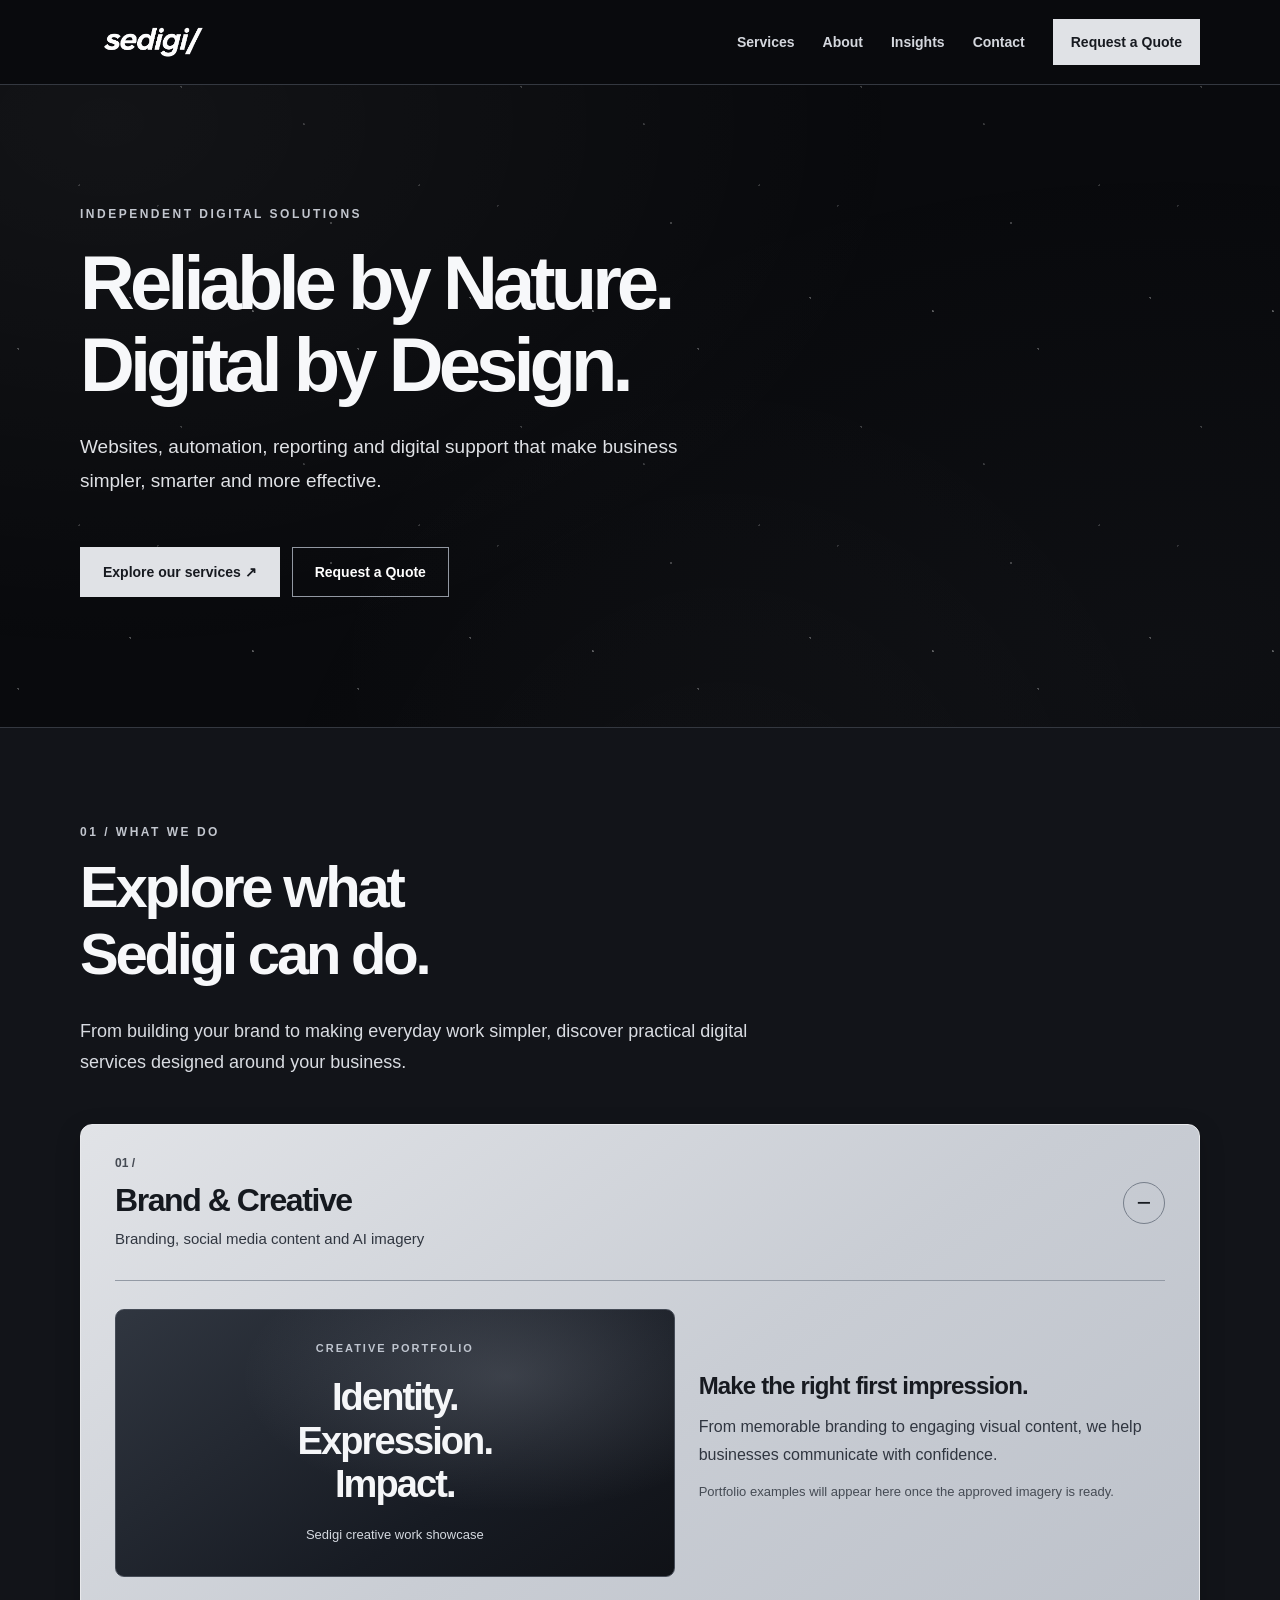
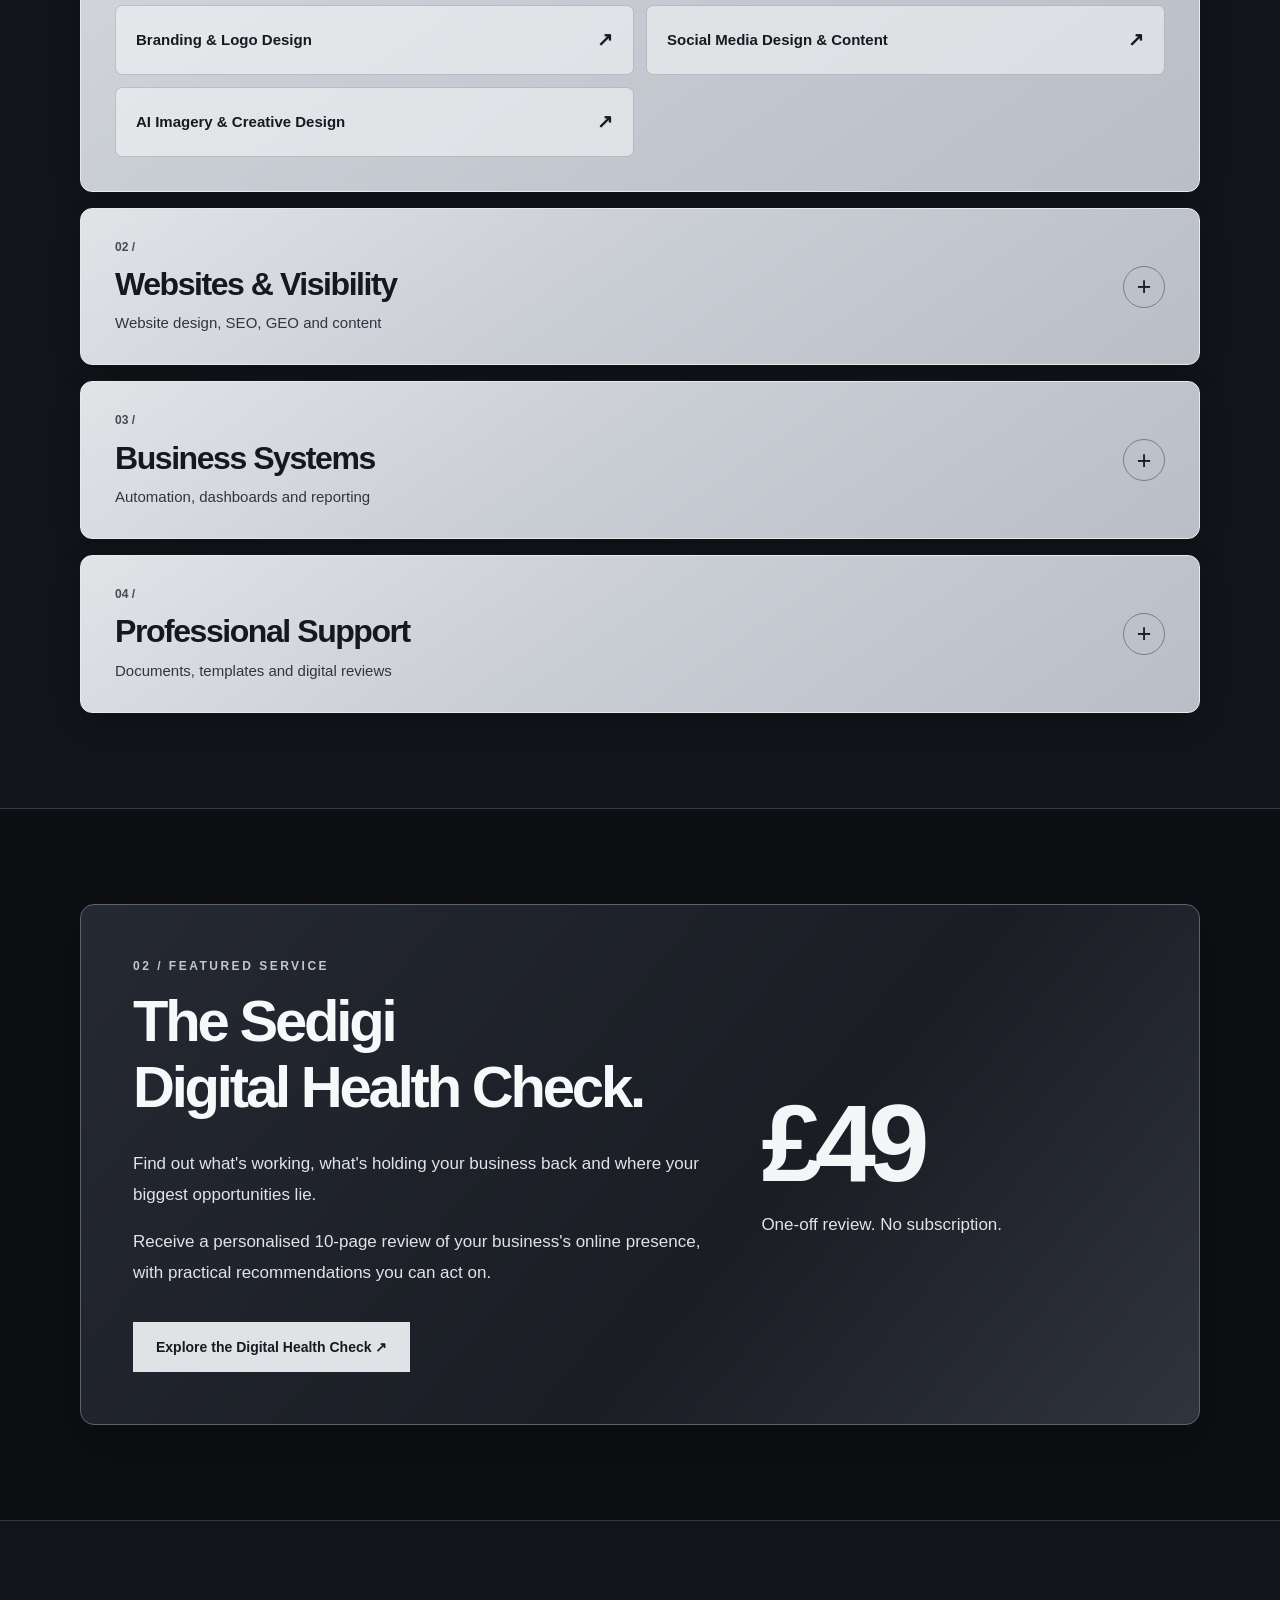
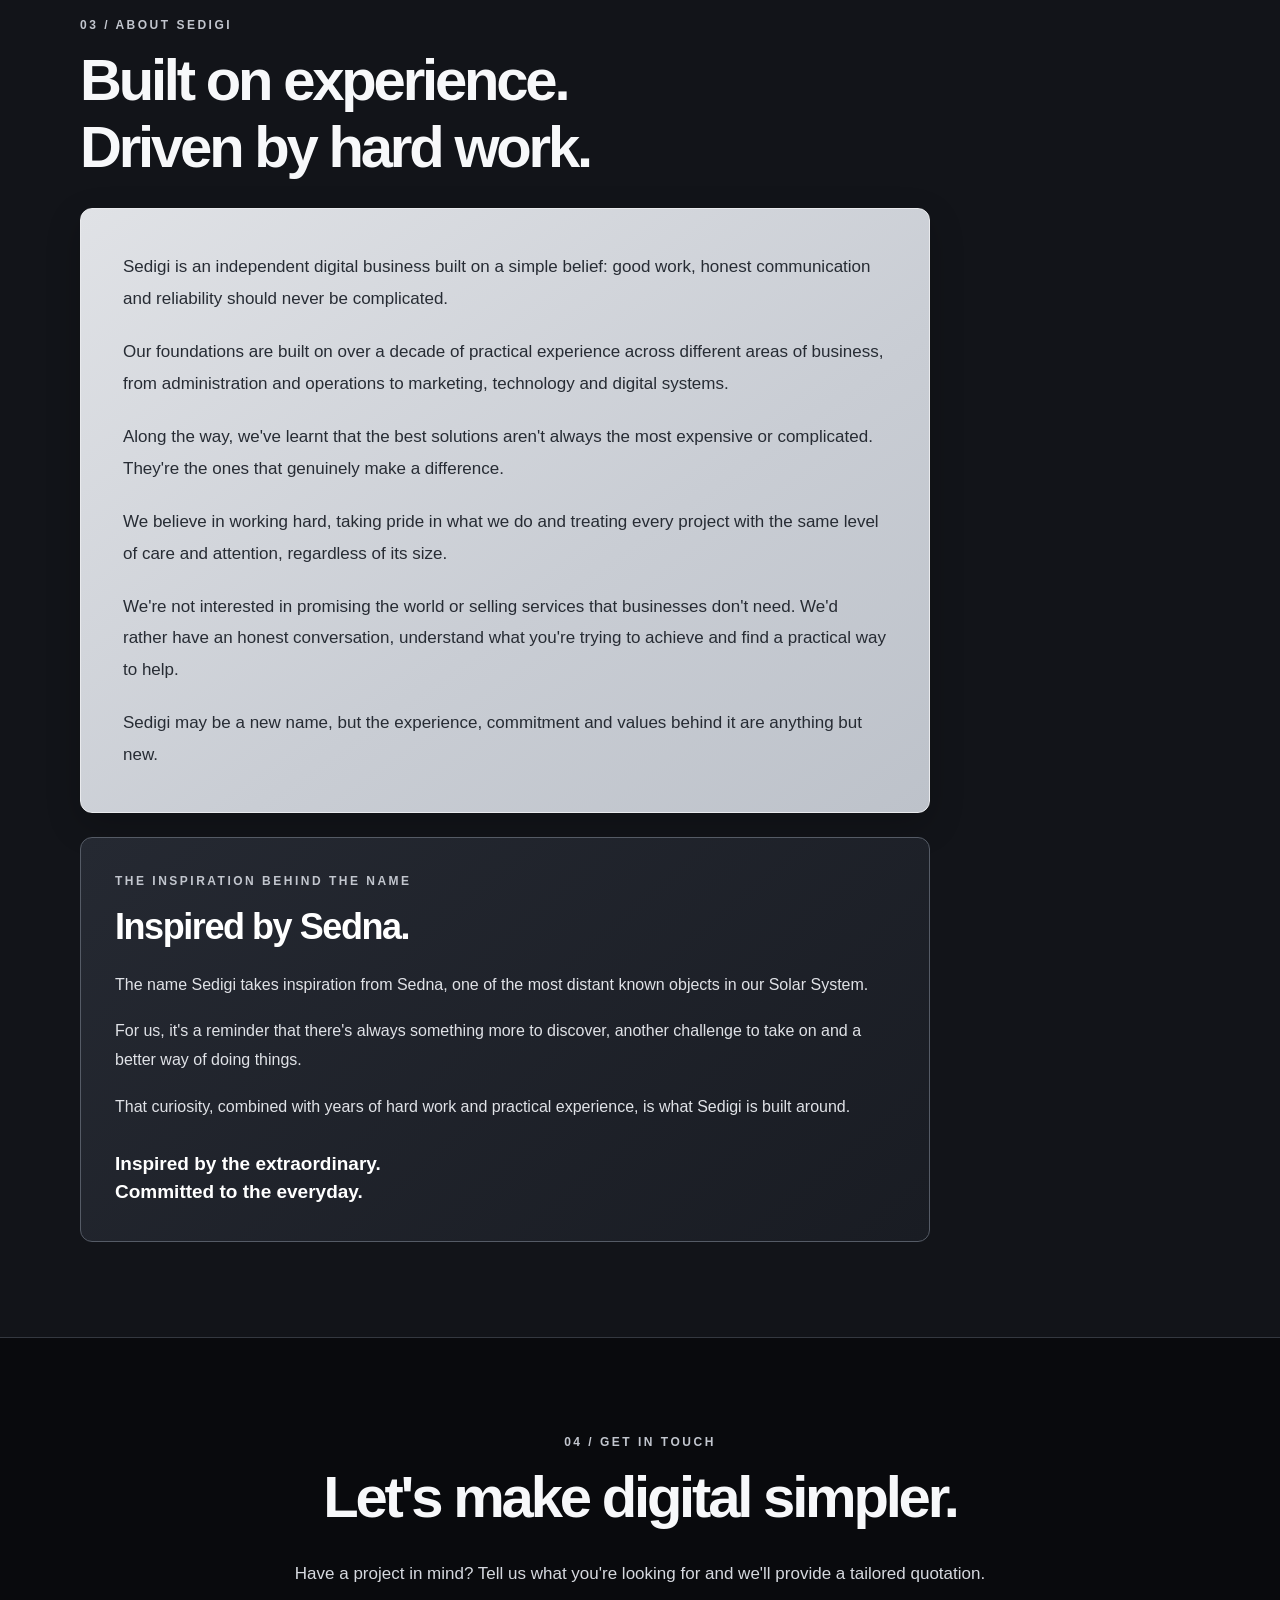
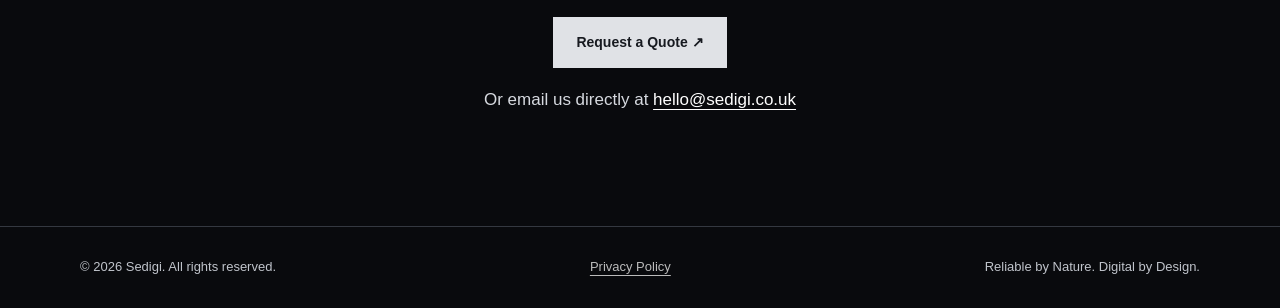
==== commit 9dd875dc: "Update theme color and improve service categories" ====
--- a/index.html
+++ b/index.html
@@ -4,16 +4,14 @@
 <head>
   <meta charset="UTF-8">
   <meta name="viewport" content="width=device-width, initial-scale=1">
-  <meta name="theme-color" content="#090909">
+  <meta name="theme-color" content="#090a0d">
 
   <title>Sedigi | Websites, Branding, SEO & Digital Solutions</title>
   <meta name="description" content="Sedigi provides website design, branding, social media content, automation, SEO, GEO, AI imagery and £49 Digital Health Checks for businesses across the UK.">
   <link rel="canonical" href="https://sedigi.co.uk/">
   <link rel="icon" type="image/x-icon" href="/favicon.ico?v=5">
-
   <link rel="stylesheet" href="/assets/services.css?v=space-dust-1">
 
-  <!-- Social sharing -->
   <meta property="og:type" content="website">
   <meta property="og:site_name" content="Sedigi">
   <meta property="og:title" content="Sedigi | Reliable by Nature. Digital by Design.">
@@ -29,7 +27,6 @@
   <meta name="twitter:description" content="Reliable by Nature. Digital by Design.">
   <meta name="twitter:image" content="https://sedigi.co.uk/assets/sedigi-social-preview.png">
 
-  <!-- Structured data -->
   <script type="application/ld+json">
   {
     "@context": "https://schema.org",
@@ -70,7 +67,6 @@
       --silver-light: #e0e2e6;
       --silver-dark: #aeb4be;
       --ink: #171a20;
-      --ink-soft: #30343c;
       --white: #f7f8fa;
       --muted: #d0d3da;
       --line: #343840;
@@ -83,7 +79,6 @@
     }
 
     html {
-      scroll-behaviour: smooth;
       scroll-behavior: smooth;
       scroll-padding-top: 90px;
     }
@@ -103,6 +98,7 @@
     }
 
     img {
+      display: block;
       max-width: 100%;
       height: auto;
     }
@@ -116,7 +112,14 @@
       margin-inline: auto;
     }
 
-    /* NAVIGATION */
+    a:focus-visible,
+    button:focus-visible,
+    summary:focus-visible {
+      outline: 3px solid #fff;
+      outline-offset: 4px;
+    }
+
+    /* HEADER */
 
     .site-header {
       position: relative;
@@ -141,9 +144,7 @@
     }
 
     .logo-image {
-      display: block;
       width: 145px;
-      height: auto;
       max-height: 55px;
       object-fit: contain;
     }
@@ -162,8 +163,7 @@
       transition: color .2s ease;
     }
 
-    .nav-links a:hover,
-    .nav-links a:focus-visible {
+    .nav-links a:hover {
       color: #fff;
     }
 
@@ -255,13 +255,7 @@
       color: var(--ink);
     }
 
-    a:focus-visible,
-    button:focus-visible {
-      outline: 2px solid currentColor;
-      outline-offset: 4px;
-    }
-
-    /* SECTION STRUCTURE */
+    /* GENERAL SECTIONS */
 
     main > section {
       position: relative;
@@ -283,92 +277,229 @@
       line-height: 1.75;
     }
 
-    /* SERVICES */
+    /* EXPANDABLE SERVICES */
 
     .services-section {
       background: var(--surface);
     }
 
-    .services {
+    .service-categories {
       display: grid;
-      grid-template-columns: repeat(2, minmax(0, 1fr));
       gap: 16px;
-      margin-top: 48px;
-    }
-
-    .service {
+      margin-top: 45px;
+    }
+
+    .service-category {
       min-width: 0;
-      position: relative;
+      overflow: hidden;
       background: linear-gradient(
         145deg,
         #e1e3e7 0%,
         #c9cdd4 48%,
         #b9bec7 100%
       );
+      border: 1px solid #e8e9ec;
+      border-radius: 12px;
       color: var(--ink);
-      border: 1px solid #e8e9ec;
-      border-radius: 10px;
-      padding: 36px;
       box-shadow: 0 8px 26px rgba(0,0,0,.18);
-      transition: transform .2s ease,
-                  box-shadow .2s ease;
-    }
-
-    .service:hover {
-      transform: translateY(-3px);
-      box-shadow: 0 15px 35px rgba(0,0,0,.3);
-    }
-
-    .service-link {
+    }
+
+    .service-category summary {
+      display: flex;
+      align-items: center;
+      justify-content: space-between;
+      gap: 24px;
+      padding: 29px 34px;
+      cursor: pointer;
+      list-style: none;
+    }
+
+    .service-category summary::-webkit-details-marker {
+      display: none;
+    }
+
+    .category-number {
       display: block;
+      margin-bottom: 8px;
+      color: #454a53;
+      font-size: 12px;
+      font-weight: 700;
+    }
+
+    .category-name {
+      display: block;
+      color: #15191f;
+      font-size: clamp(23px, 3vw, 32px);
+      font-weight: 700;
+      letter-spacing: -.045em;
+      line-height: 1.2;
+    }
+
+    .category-subtitle {
+      display: block;
+      margin-top: 8px;
+      color: #303640;
+      font-size: 15px;
+      line-height: 1.6;
+    }
+
+    .category-toggle {
+      display: inline-flex;
+      align-items: center;
+      justify-content: center;
+      flex-shrink: 0;
+      width: 42px;
+      height: 42px;
+      border: 1px solid #777f8b;
+      border-radius: 50%;
+      color: #171a20;
+      font-size: 25px;
+      line-height: 1;
+    }
+
+    .category-toggle::before {
+      content: "+";
+    }
+
+    .service-category[open] .category-toggle::before {
+      content: "−";
+    }
+
+    .category-body {
+      padding: 0 34px 34px;
+    }
+
+    .category-divider {
+      height: 1px;
+      margin-bottom: 28px;
+      background: #939aa5;
+    }
+
+    /* PORTFOLIO AREA */
+
+    .portfolio-preview {
+      display: grid;
+      grid-template-columns: minmax(0, 1.2fr) minmax(0, 1fr);
+      gap: 24px;
+      align-items: center;
+      margin-bottom: 28px;
+    }
+
+    .portfolio-visual {
+      display: flex;
+      min-height: 240px;
+      align-items: center;
+      justify-content: center;
+      padding: 30px;
+      overflow: hidden;
+      border: 1px solid #454b56;
+      border-radius: 9px;
+      background:
+        radial-gradient(
+          ellipse at 70% 25%,
+          rgba(205,212,225,.18),
+          transparent 48%
+        ),
+        linear-gradient(
+          145deg,
+          #303640,
+          #171b23 65%,
+          #101217
+        );
+      color: #f4f5f7;
+      text-align: center;
+    }
+
+    .portfolio-placeholder {
+      width: 100%;
+      max-width: 330px;
+    }
+
+    .portfolio-placeholder span {
+      display: block;
+      color: #bfc5cf;
+      font-size: 11px;
+      font-weight: 700;
+      letter-spacing: 2px;
+      text-transform: uppercase;
+    }
+
+    .portfolio-placeholder strong {
+      display: block;
+      margin: 18px 0;
+      color: #f5f6f8;
+      font-size: clamp(25px, 3vw, 38px);
+      line-height: 1.15;
+      letter-spacing: -.05em;
+    }
+
+    .portfolio-placeholder small {
+      display: block;
+      color: #d4d8df;
+      font-size: 13px;
+      line-height: 1.6;
+    }
+
+    .portfolio-description h3 {
+      margin: 0 0 12px;
+      color: #171a20;
+      font-size: 24px;
+      line-height: 1.25;
+      letter-spacing: -.035em;
+    }
+
+    .portfolio-description p {
+      margin: 0 0 12px;
+      color: #303640;
+      font-size: 16px;
+      line-height: 1.75;
+    }
+
+    .portfolio-description .preview-note {
+      font-size: 13px;
+      color: #454b54;
+    }
+
+    /* INDIVIDUAL SERVICE LINKS */
+
+    .category-services {
+      display: grid;
+      grid-template-columns: repeat(2, minmax(0, 1fr));
+      gap: 12px;
+    }
+
+    .category-service-link {
+      display: flex;
+      justify-content: space-between;
+      align-items: center;
+      gap: 15px;
+      min-height: 70px;
+      padding: 17px 20px;
+      background: rgba(255,255,255,.47);
+      border: 1px solid rgba(65,72,84,.25);
+      border-radius: 7px;
+      color: #171a20;
+      font-size: 15px;
+      font-weight: 700;
+      line-height: 1.4;
       text-decoration: none;
-      color: var(--ink);
-    }
-
-    .service-link:focus-visible {
-      outline: 3px solid #fff;
-      outline-offset: 4px;
-    }
-
-    .service-number {
-      font-size: 12px;
-      color: #454a53;
-      font-weight: 700;
-    }
-
-    .service h3 {
-      font-size: clamp(21px, 2.5vw, 25px);
-      line-height: 1.25;
-      margin: 25px 0 14px;
-      letter-spacing: -.7px;
-      color: #13161b;
-    }
-
-    .service-link h3::after {
-      content: " ↗";
-      font-size: 18px;
-      color: #454a53;
-    }
-
-    .service p {
-      color: #2b3038;
-      margin: 0;
-      font-size: 16px;
-      line-height: 1.7;
-    }
-
-    .service-price {
-      display: inline-block;
-      margin-top: 18px;
-      padding: 7px 12px;
-      border: 1px solid #69707b;
-      border-radius: 4px;
-      color: #15191f;
-      font-size: 13px;
-      font-weight: 700;
-    }
-
-    /* FEATURED PRODUCT */
+      transition: background .2s ease;
+    }
+
+    .category-service-link:hover {
+      background: rgba(255,255,255,.82);
+    }
+
+    .category-service-link:focus-visible {
+      outline: 3px solid #171a20;
+    }
+
+    .category-service-link .arrow {
+      flex-shrink: 0;
+      font-size: 19px;
+    }
+
+    /* FEATURED DIGITAL HEALTH CHECK */
 
     .health-feature {
       background: #0d0f13;
@@ -549,16 +680,16 @@
         padding: 95px 0 105px;
       }
 
-      .service {
-        padding: 28px;
-      }
-
       .health-grid {
         gap: 30px;
       }
 
       .health-panel {
         padding: 36px;
+      }
+
+      .portfolio-preview {
+        grid-template-columns: 1fr;
       }
     }
 
@@ -641,7 +772,6 @@
         justify-content: center;
         margin-top: 14px;
         padding: 13px 18px;
-        border: 1px solid var(--silver-light);
       }
 
       .hero {
@@ -689,24 +819,55 @@
         font-size: 16px;
       }
 
-      .services {
+      .service-categories {
+        margin-top: 32px;
+        gap: 13px;
+      }
+
+      .service-category summary {
+        padding: 23px 20px;
+        gap: 12px;
+      }
+
+      .category-name {
+        font-size: 23px;
+      }
+
+      .category-subtitle {
+        font-size: 14px;
+      }
+
+      .category-toggle {
+        width: 36px;
+        height: 36px;
+        font-size: 22px;
+      }
+
+      .category-body {
+        padding: 0 20px 22px;
+      }
+
+      .portfolio-visual {
+        min-height: 205px;
+        padding: 22px;
+      }
+
+      .portfolio-description h3 {
+        font-size: 22px;
+      }
+
+      .portfolio-description p {
+        font-size: 15px;
+      }
+
+      .category-services {
         grid-template-columns: 1fr;
-        gap: 14px;
-        margin-top: 32px;
-      }
-
-      .service {
-        padding: 25px 23px;
-        border-radius: 9px;
-      }
-
-      .service h3 {
-        font-size: 22px;
-        margin: 18px 0 12px;
-      }
-
-      .service p {
-        font-size: 15px;
+      }
+
+      .category-service-link {
+        min-height: 62px;
+        padding: 15px 17px;
+        font-size: 14px;
       }
 
       .health-panel {
@@ -770,8 +931,6 @@
       }
     }
 
-    /* SMALL PHONES */
-
     @media (max-width: 380px) {
       .container {
         width: calc(100% - 30px);
@@ -781,19 +940,20 @@
         font-size: 35px;
       }
 
-      .service,
+      .service-category summary {
+        padding: 20px 16px;
+      }
+
+      .category-body {
+        padding: 0 16px 18px;
+      }
+
       .about-panel,
       .about-inspiration,
       .health-panel {
         padding: 21px 18px;
       }
-
-      .service h3 {
-        font-size: 20px;
-      }
-    }
-
-    /* REDUCED MOTION */
+    }
 
     @media (prefers-reduced-motion: reduce) {
       html {
@@ -801,13 +961,9 @@
       }
 
       .button,
-      .service,
+      .category-service-link,
       .nav-links a {
         transition: none;
-      }
-
-      .service:hover {
-        transform: none;
       }
     }
   </style>
@@ -886,119 +1042,331 @@
 
   </div>
 
-  <!-- SERVICES -->
+  <!-- EXPANDABLE SERVICES -->
 
   <section id="services" class="services-section">
     <div class="container">
 
-      <div class="eyebrow">
-        01 / What we do
-      </div>
+      <div class="eyebrow">01 / What we do</div>
 
       <h2>
-        Digital solutions.<br>
-        Without the complexity.
+        Explore what<br>
+        Sedigi can do.
       </h2>
 
       <p class="intro">
-        Practical digital services designed around your business.
-        Whether you're starting something new or improving
-        existing systems, we focus on solutions that work.
+        From building your brand to making everyday work
+        simpler, discover practical digital services
+        designed around your business.
       </p>
 
-      <div class="services">
-
-        <a class="service service-link"
-           href="/services/branding-logo-design/">
-          <div class="service-number">01 /</div>
-          <h3>Branding &amp; Logo Design</h3>
-          <p>
-            Distinctive logos, brand identities and visual assets
-            that help your business make the right impression.
-          </p>
-        </a>
-
-        <a class="service service-link"
-           href="/services/social-media-design-content/">
-          <div class="service-number">02 /</div>
-          <h3>Social Media Design &amp; Content</h3>
-          <p>
-            Professional graphics, branded templates and
-            engaging content tailored to your audience.
-          </p>
-        </a>
-
-        <a class="service service-link"
-           href="/services/website-design/">
-          <div class="service-number">03 /</div>
-          <h3>Website Design &amp; Development</h3>
-          <p>
-            Modern, responsive websites designed around your
-            business, your customers and your goals.
-          </p>
-        </a>
-
-        <a class="service service-link"
-           href="/services/automation-business-tools/">
-          <div class="service-number">04 /</div>
-          <h3>Automation &amp; Business Tools</h3>
-          <p>
-            Custom spreadsheets, reporting dashboards and
-            practical automation to simplify everyday tasks.
-          </p>
-        </a>
-
-        <a class="service service-link"
-           href="/services/seo-geo-content/">
-          <div class="service-number">05 /</div>
-          <h3>SEO, GEO &amp; Content Creation</h3>
-          <p>
-            Search optimisation, blog writing and content
-            designed for traditional and AI-powered discovery.
-          </p>
-        </a>
-
-        <a class="service service-link"
-           href="/services/business-documents-templates/">
-          <div class="service-number">06 /</div>
-          <h3>Business Documents &amp; Templates</h3>
-          <p>
-            Professional reports, proposals, presentations,
-            branded templates and email signatures.
-          </p>
-        </a>
-
-        <a class="service service-link"
-           href="/services/ai-imagery-creative-design/">
-          <div class="service-number">07 /</div>
-          <h3>AI Imagery &amp; Creative Design</h3>
-          <p>
-            High-quality AI-generated visuals for websites,
-            marketing campaigns and creative projects.
-          </p>
-        </a>
-
-        <a class="service service-link"
-           href="/services/digital-health-check/">
-          <div class="service-number">08 /</div>
-          <h3>Digital Health Check</h3>
-          <p>
-            Discover how your business performs online with
-            a personalised 10-page review covering your
-            website, search visibility, credibility and
-            opportunities for improvement.
-          </p>
-          <span class="service-price">
-            £49 / One-off review
-          </span>
-        </a>
+      <div class="service-categories">
+
+        <!-- CATEGORY 1 -->
+
+        <details class="service-category" open>
+          <summary>
+            <span>
+              <span class="category-number">01 /</span>
+              <span class="category-name">
+                Brand &amp; Creative
+              </span>
+              <span class="category-subtitle">
+                Branding, social media content and AI imagery
+              </span>
+            </span>
+
+            <span class="category-toggle"
+                  aria-hidden="true"></span>
+          </summary>
+
+          <div class="category-body">
+            <div class="category-divider"></div>
+
+            <div class="portfolio-preview">
+
+              <div class="portfolio-visual">
+                <div class="portfolio-placeholder">
+                  <span>Creative Portfolio</span>
+                  <strong>
+                    Identity.<br>
+                    Expression.<br>
+                    Impact.
+                  </strong>
+                  <small>
+                    Sedigi creative work showcase
+                  </small>
+                </div>
+              </div>
+
+              <div class="portfolio-description">
+                <h3>
+                  Make the right first impression.
+                </h3>
+
+                <p>
+                  From memorable branding to engaging
+                  visual content, we help businesses
+                  communicate with confidence.
+                </p>
+
+                <p class="preview-note">
+                  Portfolio examples will appear here
+                  once the approved imagery is ready.
+                </p>
+              </div>
+
+            </div>
+
+            <div class="category-services">
+
+              <a class="category-service-link"
+                 href="/services/branding-logo-design/">
+                <span>Branding &amp; Logo Design</span>
+                <span class="arrow" aria-hidden="true">↗</span>
+              </a>
+
+              <a class="category-service-link"
+                 href="/services/social-media-design-content/">
+                <span>Social Media Design &amp; Content</span>
+                <span class="arrow" aria-hidden="true">↗</span>
+              </a>
+
+              <a class="category-service-link"
+                 href="/services/ai-imagery-creative-design/">
+                <span>AI Imagery &amp; Creative Design</span>
+                <span class="arrow" aria-hidden="true">↗</span>
+              </a>
+
+            </div>
+          </div>
+        </details>
+
+        <!-- CATEGORY 2 -->
+
+        <details class="service-category">
+          <summary>
+            <span>
+              <span class="category-number">02 /</span>
+              <span class="category-name">
+                Websites &amp; Visibility
+              </span>
+              <span class="category-subtitle">
+                Website design, SEO, GEO and content
+              </span>
+            </span>
+
+            <span class="category-toggle"
+                  aria-hidden="true"></span>
+          </summary>
+
+          <div class="category-body">
+            <div class="category-divider"></div>
+
+            <div class="portfolio-preview">
+
+              <div class="portfolio-visual">
+                <div class="portfolio-placeholder">
+                  <span>Web &amp; Search</span>
+                  <strong>
+                    Designed<br>
+                    to be found.
+                  </strong>
+                  <small>
+                    Responsive websites and
+                    digital visibility
+                  </small>
+                </div>
+              </div>
+
+              <div class="portfolio-description">
+                <h3>
+                  Look professional. Get discovered.
+                </h3>
+
+                <p>
+                  We build modern websites and create
+                  useful content that helps customers
+                  find and understand your business.
+                </p>
+
+                <p class="preview-note">
+                  Website and mobile mock-ups
+                  will be featured here.
+                </p>
+              </div>
+
+            </div>
+
+            <div class="category-services">
+
+              <a class="category-service-link"
+                 href="/services/website-design/">
+                <span>Website Design &amp; Development</span>
+                <span class="arrow" aria-hidden="true">↗</span>
+              </a>
+
+              <a class="category-service-link"
+                 href="/services/seo-geo-content/">
+                <span>SEO, GEO &amp; Content Creation</span>
+                <span class="arrow" aria-hidden="true">↗</span>
+              </a>
+
+            </div>
+          </div>
+        </details>
+
+        <!-- CATEGORY 3 -->
+
+        <details class="service-category">
+          <summary>
+            <span>
+              <span class="category-number">03 /</span>
+              <span class="category-name">
+                Business Systems
+              </span>
+              <span class="category-subtitle">
+                Automation, dashboards and reporting
+              </span>
+            </span>
+
+            <span class="category-toggle"
+                  aria-hidden="true"></span>
+          </summary>
+
+          <div class="category-body">
+            <div class="category-divider"></div>
+
+            <div class="portfolio-preview">
+
+              <div class="portfolio-visual">
+                <div class="portfolio-placeholder">
+                  <span>Business Systems</span>
+                  <strong>
+                    Less admin.<br>
+                    More progress.
+                  </strong>
+                  <small>
+                    Practical tools and
+                    smarter workflows
+                  </small>
+                </div>
+              </div>
+
+              <div class="portfolio-description">
+                <h3>
+                  Make your systems work harder.
+                </h3>
+
+                <p>
+                  Reduce repetitive tasks, organise
+                  information and turn complicated
+                  data into practical insights.
+                </p>
+
+                <p class="preview-note">
+                  Dashboard and automation examples
+                  will be displayed here.
+                </p>
+              </div>
+
+            </div>
+
+            <div class="category-services">
+
+              <a class="category-service-link"
+                 href="/services/automation-business-tools/">
+                <span>Automation &amp; Business Tools</span>
+                <span class="arrow" aria-hidden="true">↗</span>
+              </a>
+
+            </div>
+          </div>
+        </details>
+
+        <!-- CATEGORY 4 -->
+
+        <details class="service-category">
+          <summary>
+            <span>
+              <span class="category-number">04 /</span>
+              <span class="category-name">
+                Professional Support
+              </span>
+              <span class="category-subtitle">
+                Documents, templates and digital reviews
+              </span>
+            </span>
+
+            <span class="category-toggle"
+                  aria-hidden="true"></span>
+          </summary>
+
+          <div class="category-body">
+            <div class="category-divider"></div>
+
+            <div class="portfolio-preview">
+
+              <div class="portfolio-visual">
+                <div class="portfolio-placeholder">
+                  <span>Professional Support</span>
+                  <strong>
+                    Clarity.<br>
+                    Confidence.<br>
+                    Direction.
+                  </strong>
+                  <small>
+                    Professional documents
+                    and digital reviews
+                  </small>
+                </div>
+              </div>
+
+              <div class="portfolio-description">
+                <h3>
+                  The details make a difference.
+                </h3>
+
+                <p>
+                  From polished business documents
+                  to practical digital reviews,
+                  we help you present your business
+                  professionally and identify
+                  opportunities for improvement.
+                </p>
+
+                <p class="preview-note">
+                  The £49 Digital Health Check
+                  sample report will feature here.
+                </p>
+              </div>
+
+            </div>
+
+            <div class="category-services">
+
+              <a class="category-service-link"
+                 href="/services/business-documents-templates/">
+                <span>Business Documents &amp; Templates</span>
+                <span class="arrow" aria-hidden="true">↗</span>
+              </a>
+
+              <a class="category-service-link"
+                 href="/services/digital-health-check/">
+                <span>Digital Health Check — £49</span>
+                <span class="arrow" aria-hidden="true">↗</span>
+              </a>
+
+            </div>
+          </div>
+        </details>
 
       </div>
 
     </div>
   </section>
 
-  <!-- FEATURED PRODUCT -->
+  <!-- FEATURED DIGITAL HEALTH CHECK -->
 
   <section class="health-feature"
            aria-labelledby="health-feature-title">
@@ -1018,15 +1386,16 @@
             </h2>
 
             <p>
-              Find out what's working, what's holding your
-              business back and where your biggest
+              Find out what's working, what's holding
+              your business back and where your biggest
               opportunities lie.
             </p>
 
             <p>
-              Receive a personalised 10-page review of your
-              business's online presence, with practical
-              recommendations you can act on.
+              Receive a personalised 10-page review
+              of your business's online presence,
+              with practical recommendations
+              you can act on.
             </p>
 
             <a class="button"
@@ -1188,42 +1557,60 @@
     const toggle = document.querySelector(".menu-toggle");
     const navigation = document.querySelector("#primary-navigation");
 
-    if (!toggle || !navigation) return;
-
-    function closeMenu() {
-      navigation.classList.remove("is-open");
-      toggle.setAttribute("aria-expanded", "false");
-      toggle.setAttribute("aria-label", "Open navigation menu");
-      toggle.querySelector(".menu-text").textContent = "Menu";
-    }
-
-    toggle.addEventListener("click", function () {
-      const isOpen = navigation.classList.toggle("is-open");
-
-      toggle.setAttribute("aria-expanded", String(isOpen));
-      toggle.setAttribute(
-        "aria-label",
-        isOpen ? "Close navigation menu" : "Open navigation menu"
-      );
-
-      toggle.querySelector(".menu-text").textContent =
-        isOpen ? "Close" : "Menu";
-    });
-
-    navigation.querySelectorAll("a").forEach(function (link) {
-      link.addEventListener("click", closeMenu);
-    });
-
-    document.addEventListener("keydown", function (event) {
-      if (event.key === "Escape") {
-        closeMenu();
-      }
-    });
-
-    window.addEventListener("resize", function () {
-      if (window.innerWidth > 700) {
-        closeMenu();
-      }
+    if (toggle && navigation) {
+      function closeMenu() {
+        navigation.classList.remove("is-open");
+        toggle.setAttribute("aria-expanded", "false");
+        toggle.setAttribute("aria-label", "Open navigation menu");
+        toggle.querySelector(".menu-text").textContent = "Menu";
+      }
+
+      toggle.addEventListener("click", function () {
+        const isOpen = navigation.classList.toggle("is-open");
+
+        toggle.setAttribute("aria-expanded", String(isOpen));
+        toggle.setAttribute(
+          "aria-label",
+          isOpen ? "Close navigation menu" : "Open navigation menu"
+        );
+
+        toggle.querySelector(".menu-text").textContent =
+          isOpen ? "Close" : "Menu";
+      });
+
+      navigation.querySelectorAll("a").forEach(function (link) {
+        link.addEventListener("click", closeMenu);
+      });
+
+      document.addEventListener("keydown", function (event) {
+        if (event.key === "Escape") {
+          closeMenu();
+        }
+      });
+
+      window.addEventListener("resize", function () {
+        if (window.innerWidth > 700) {
+          closeMenu();
+        }
+      });
+    }
+
+    /* Keep only one service category expanded at a time */
+
+    const categories = document.querySelectorAll(
+      ".service-category"
+    );
+
+    categories.forEach(function (category) {
+      category.addEventListener("toggle", function () {
+        if (!category.open) return;
+
+        categories.forEach(function (other) {
+          if (other !== category) {
+            other.open = false;
+          }
+        });
+      });
     });
   })();
 </script>
